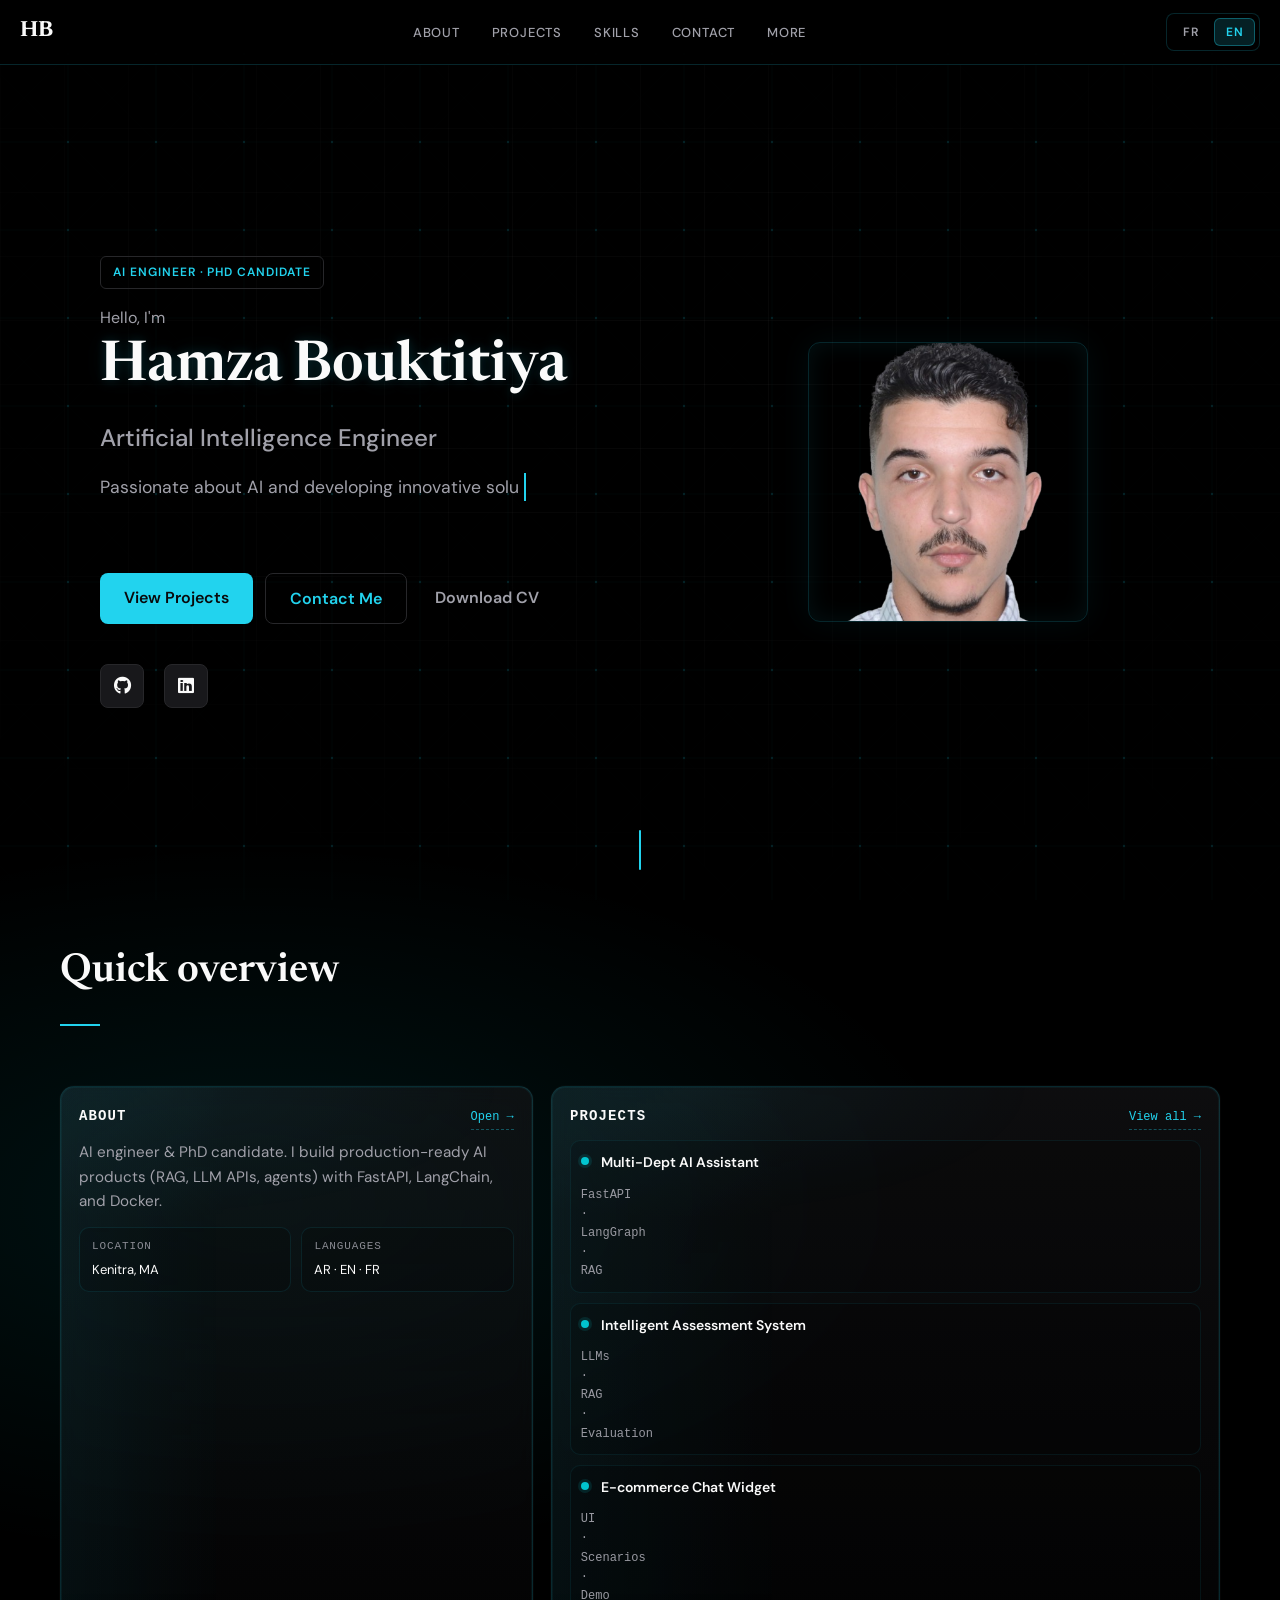
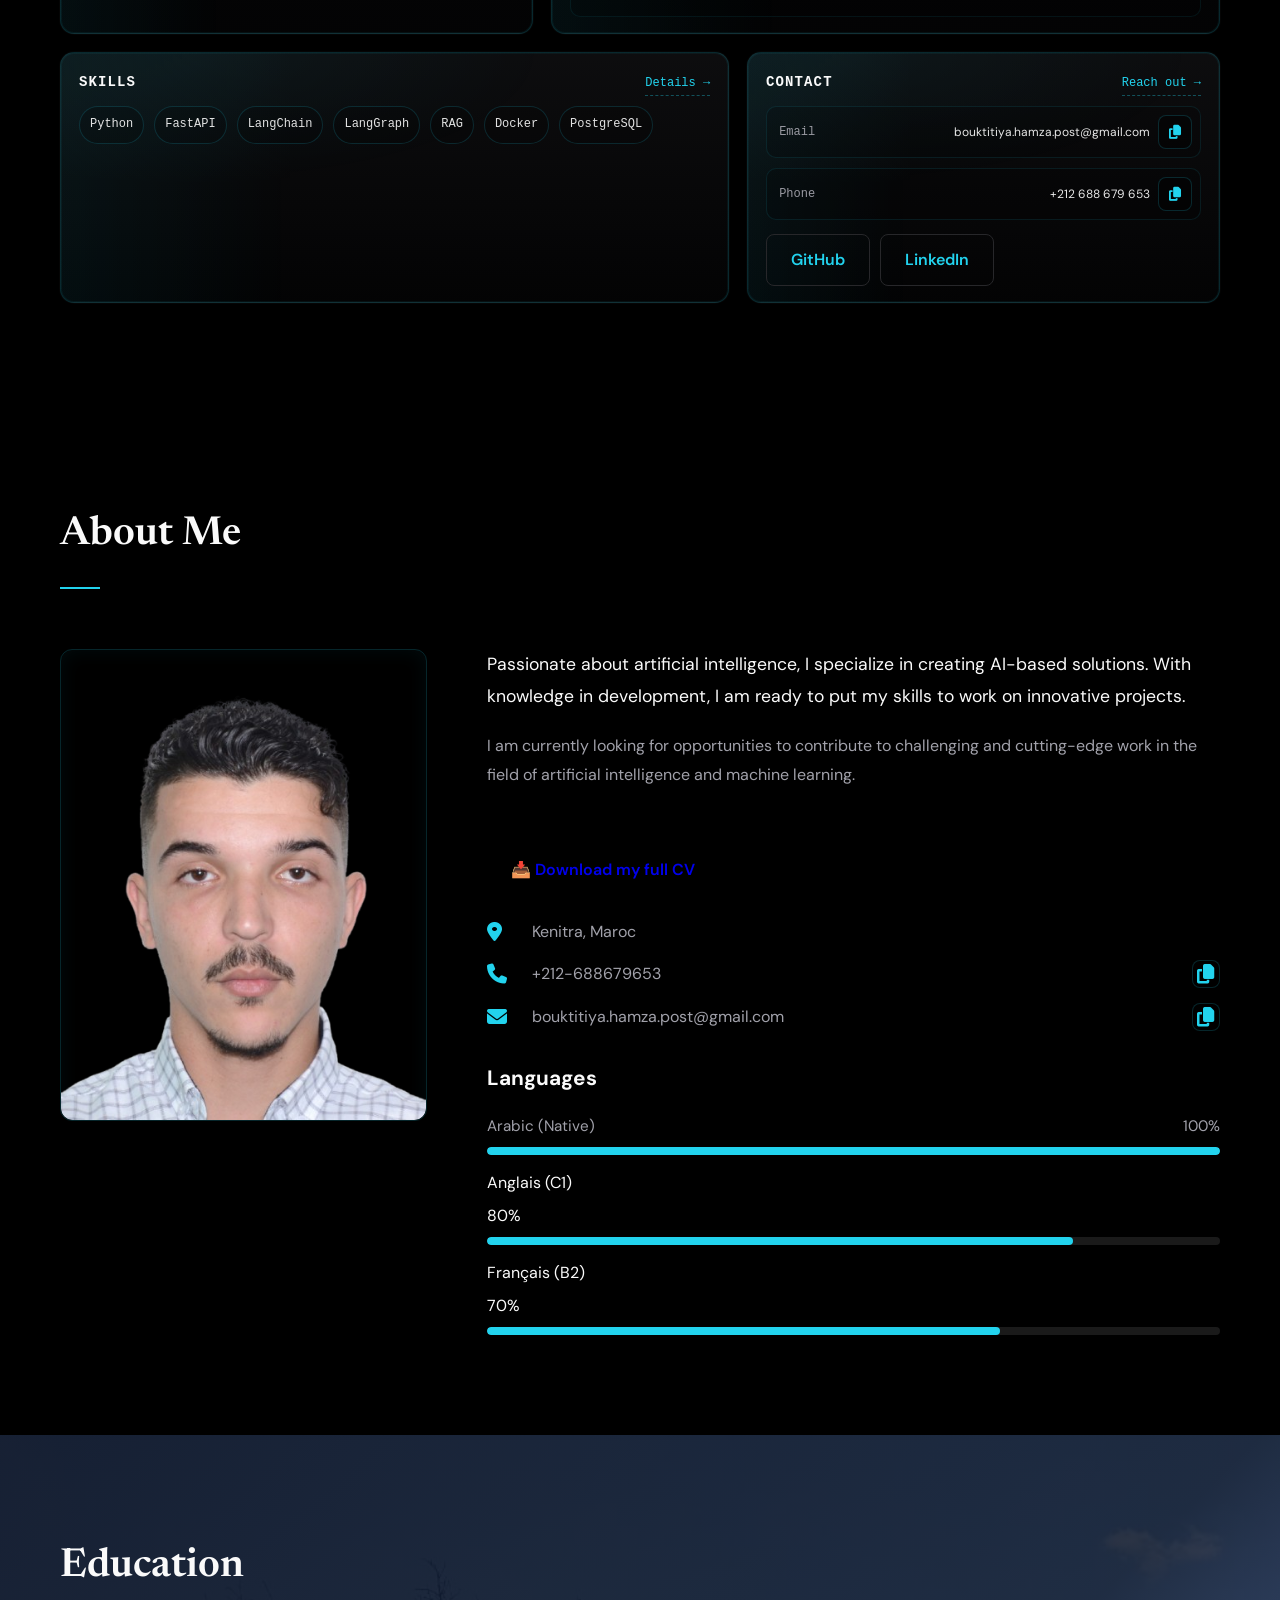
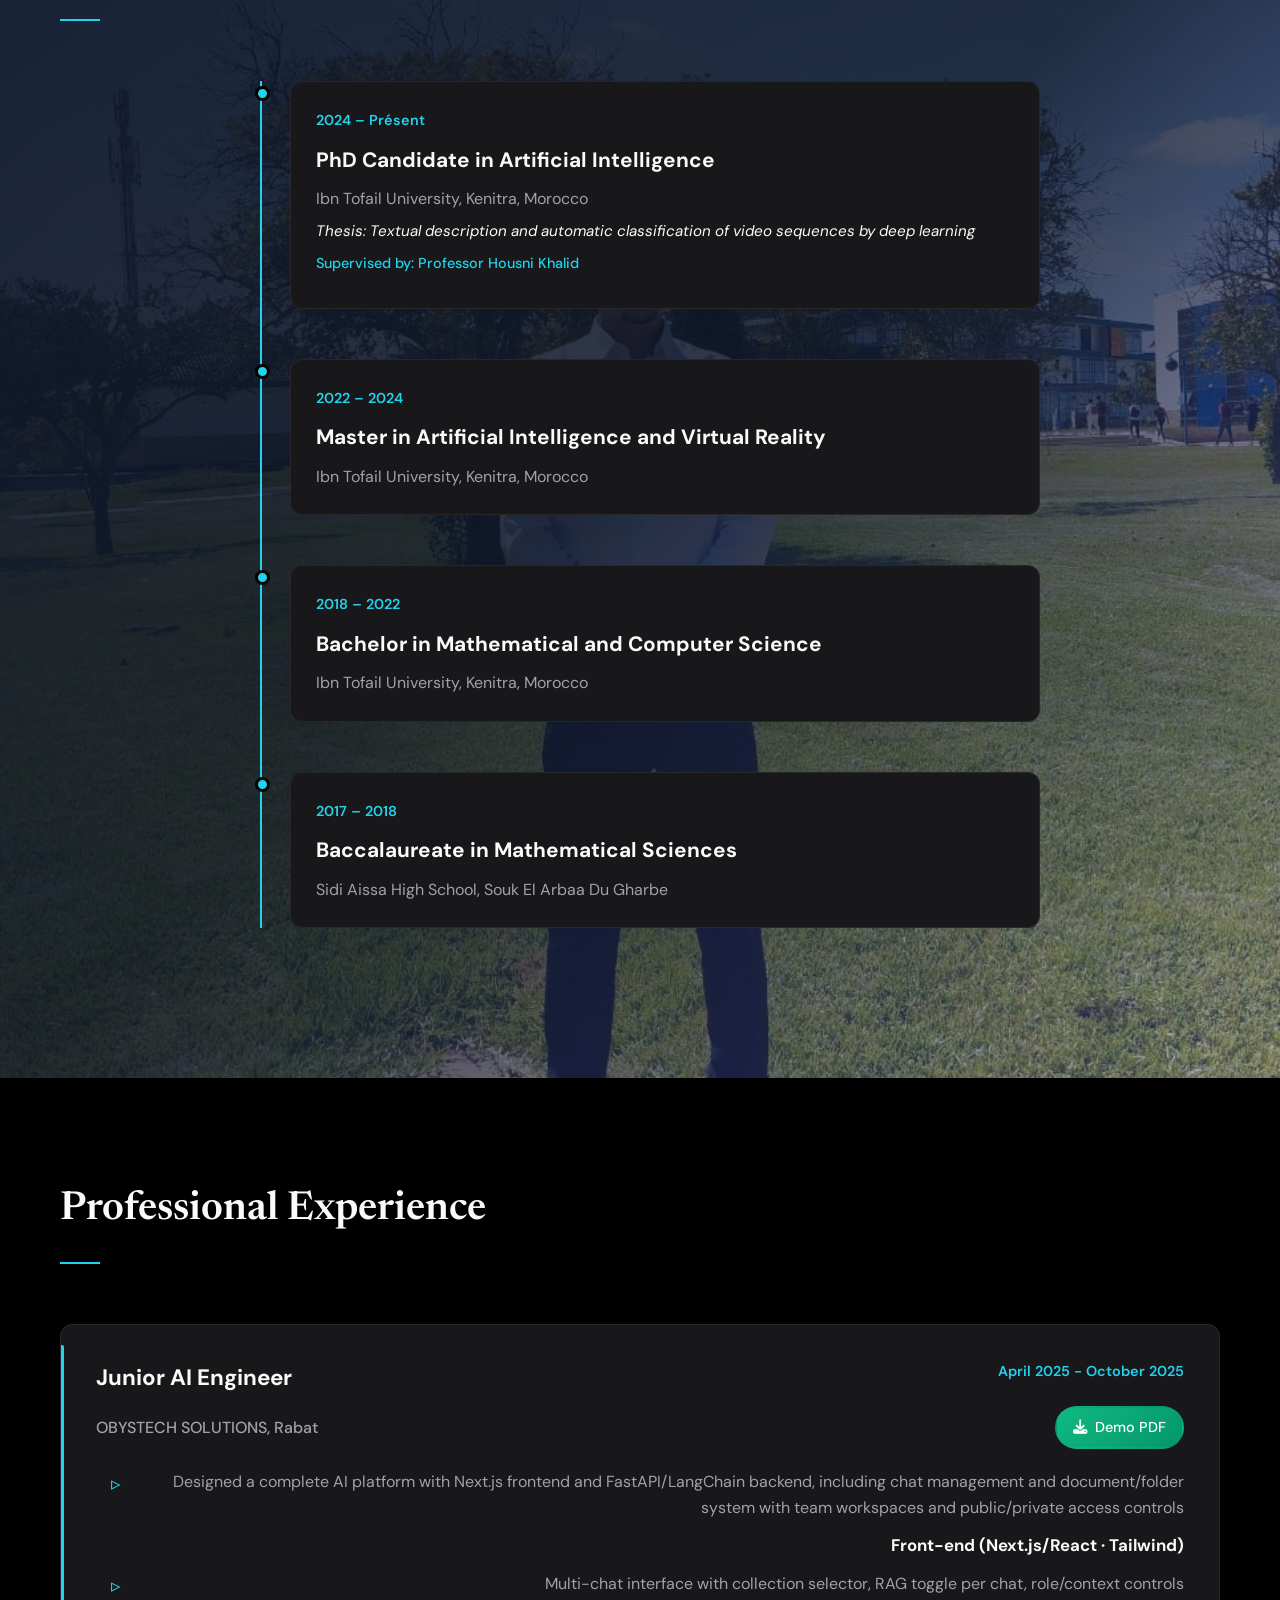
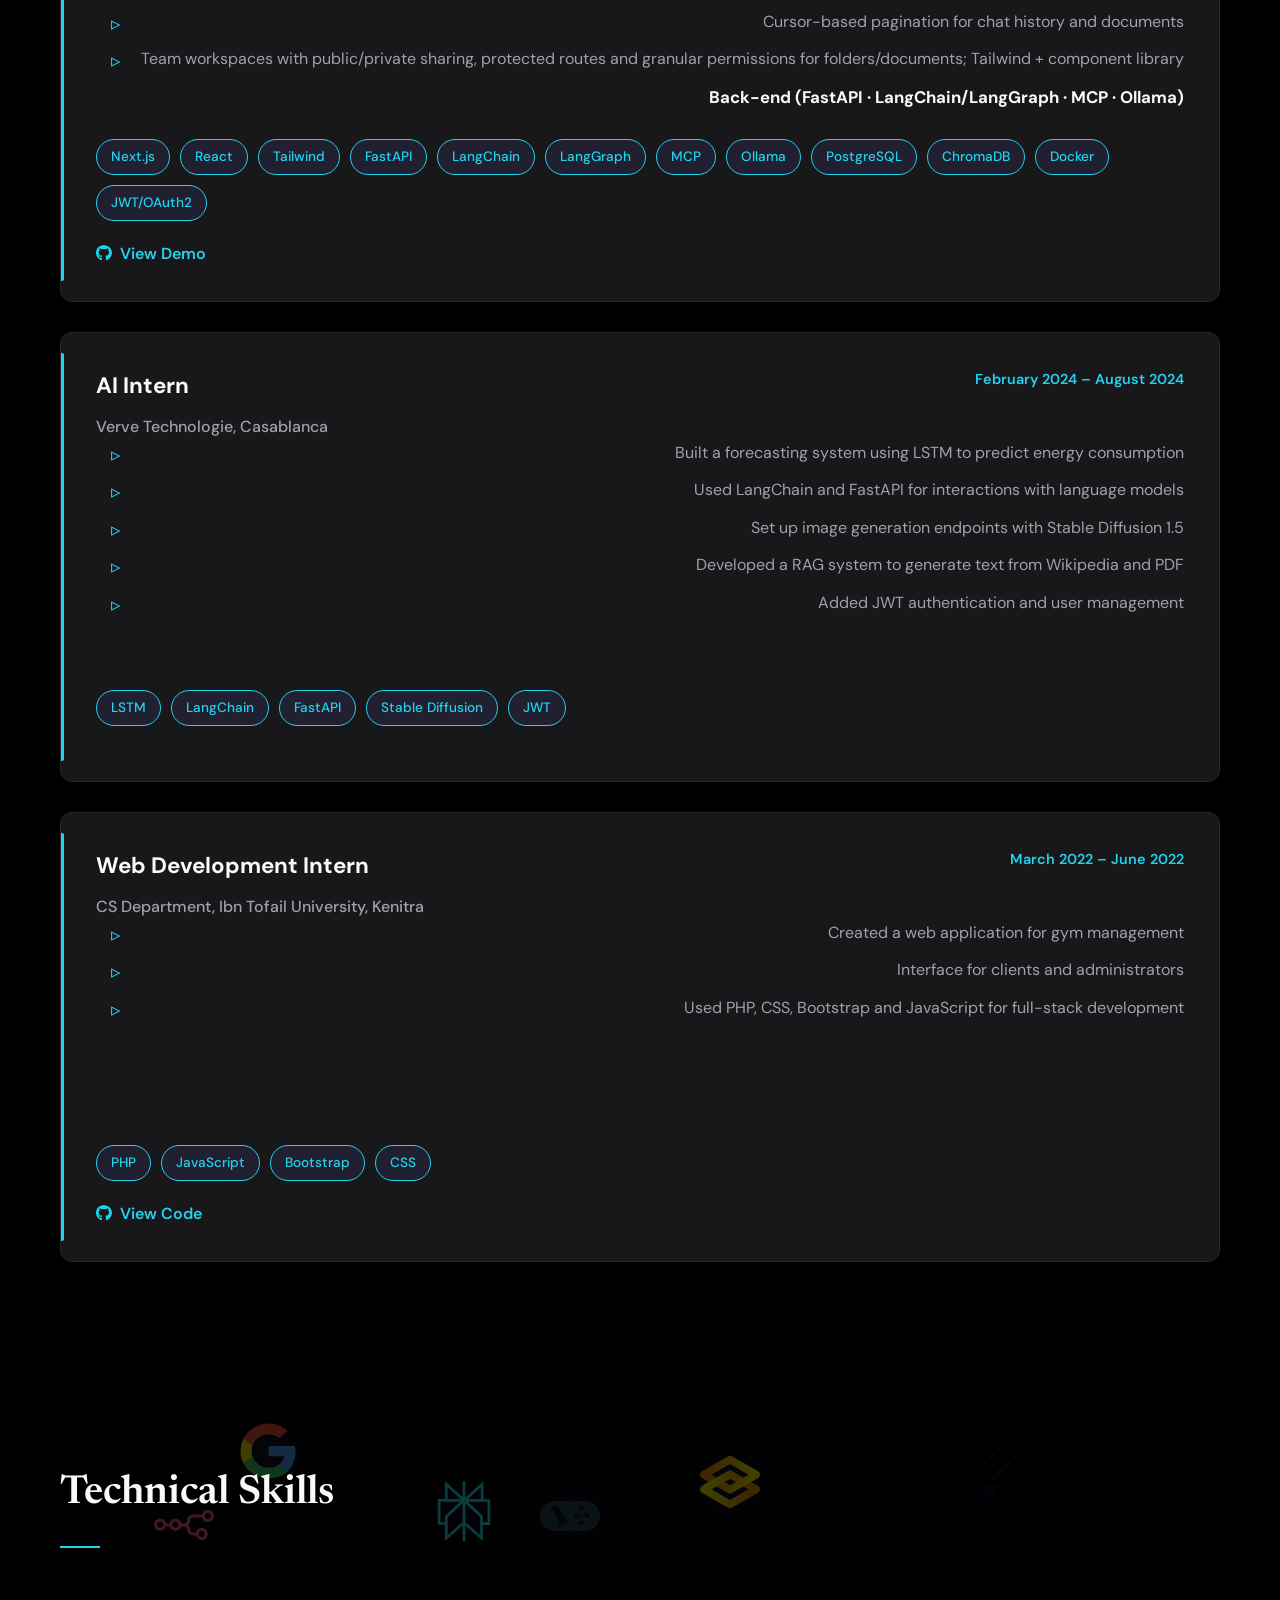
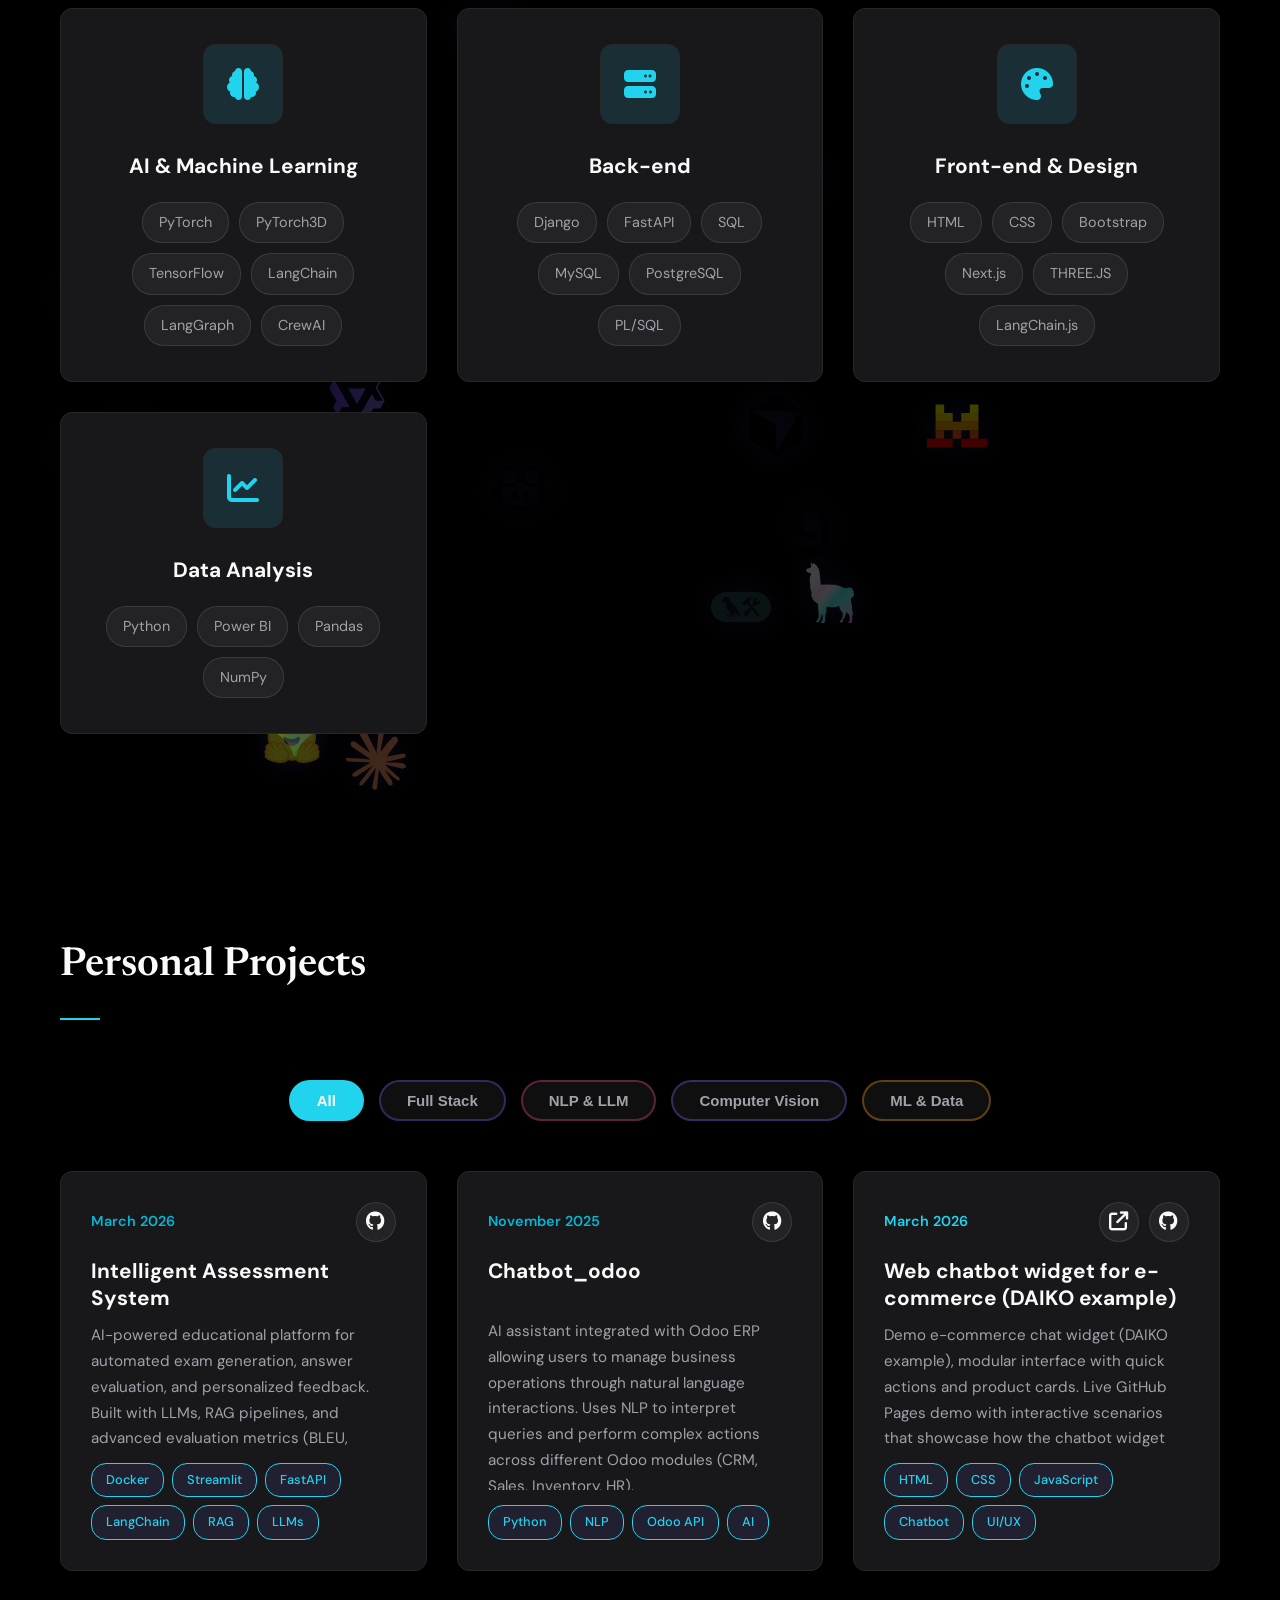
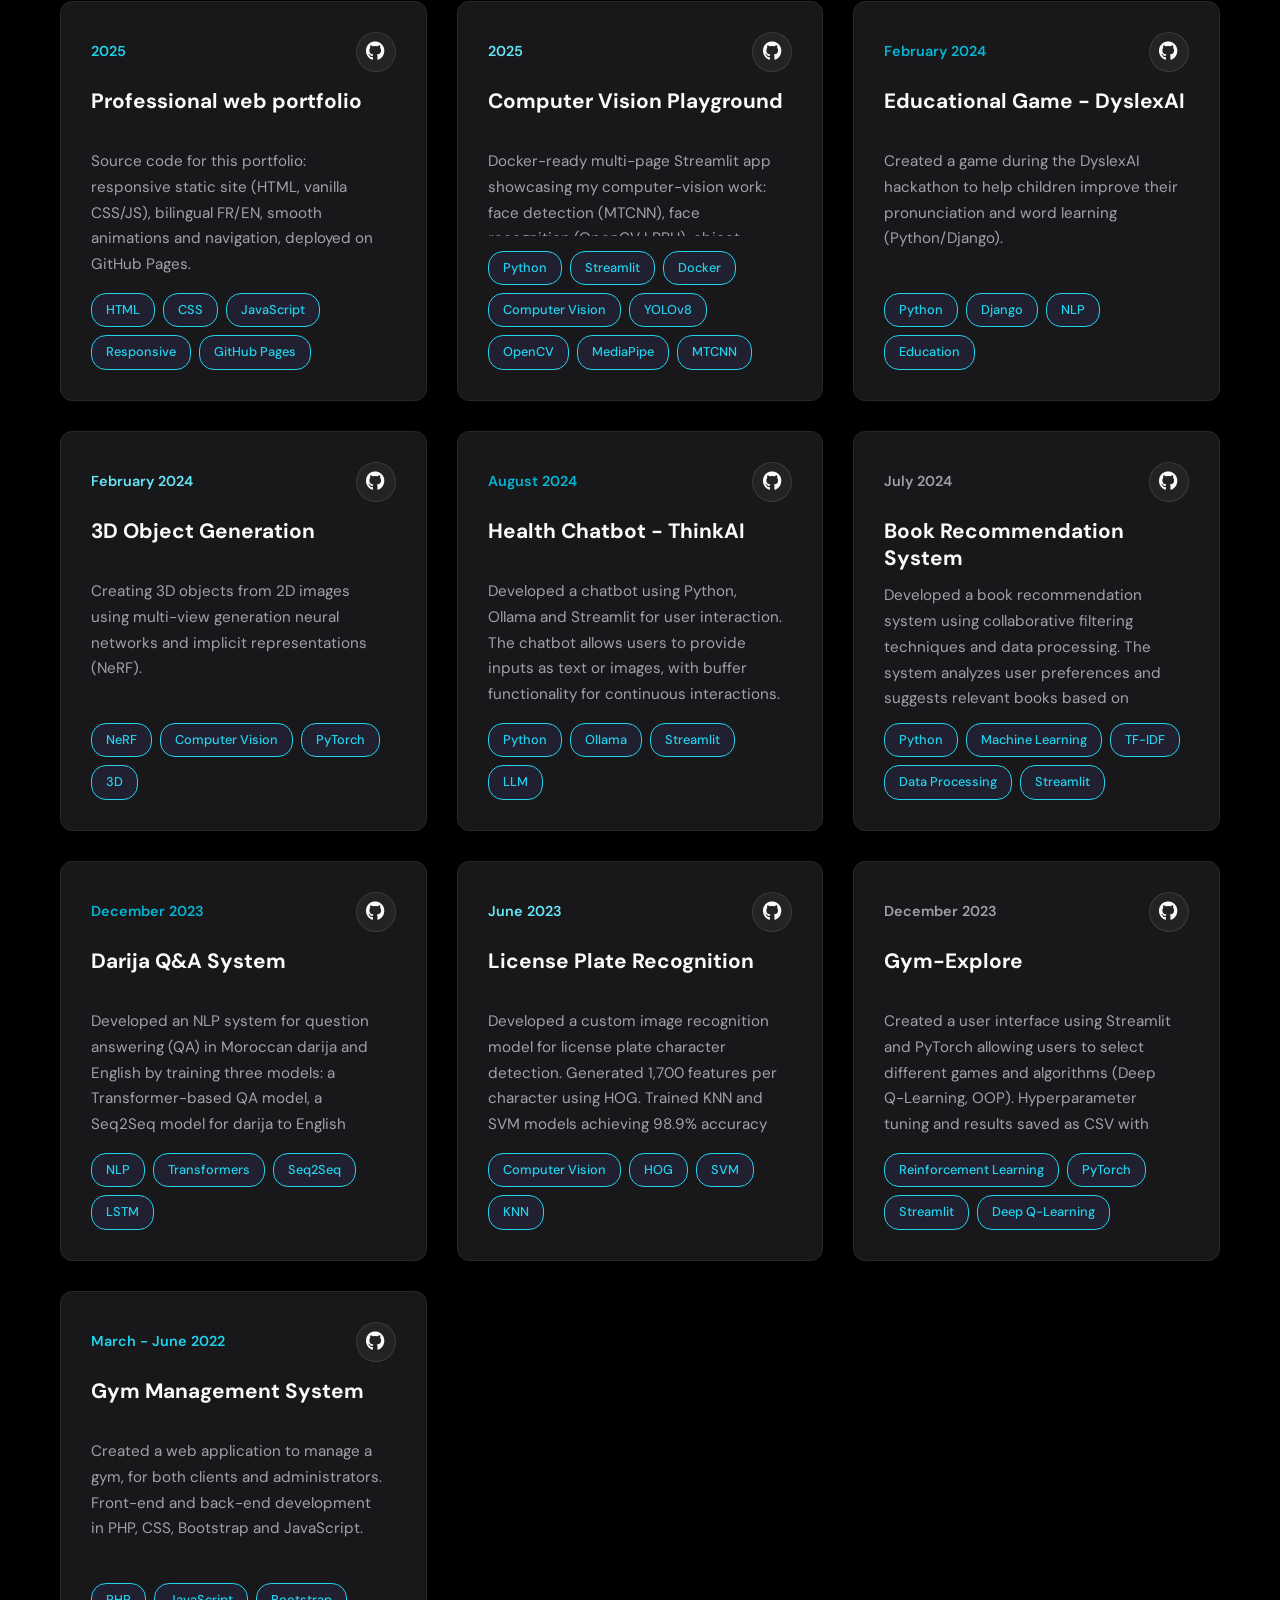
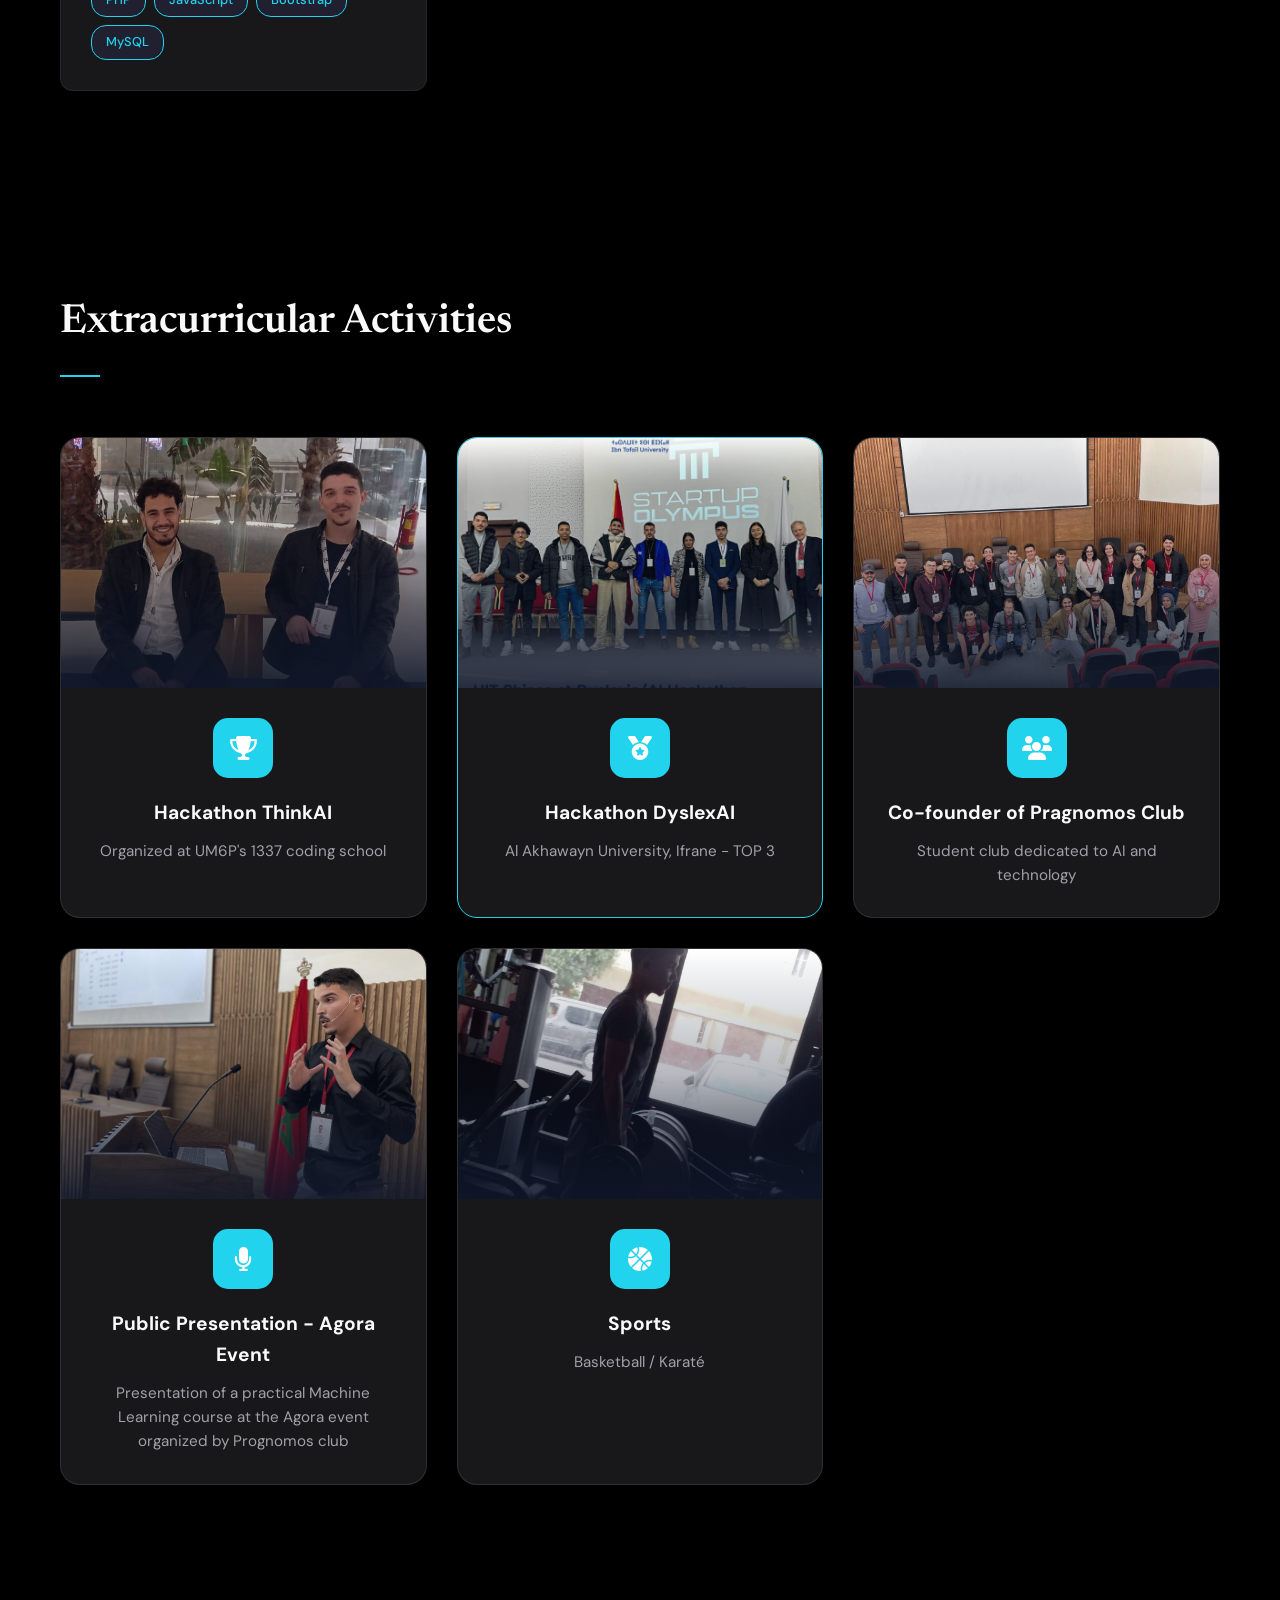
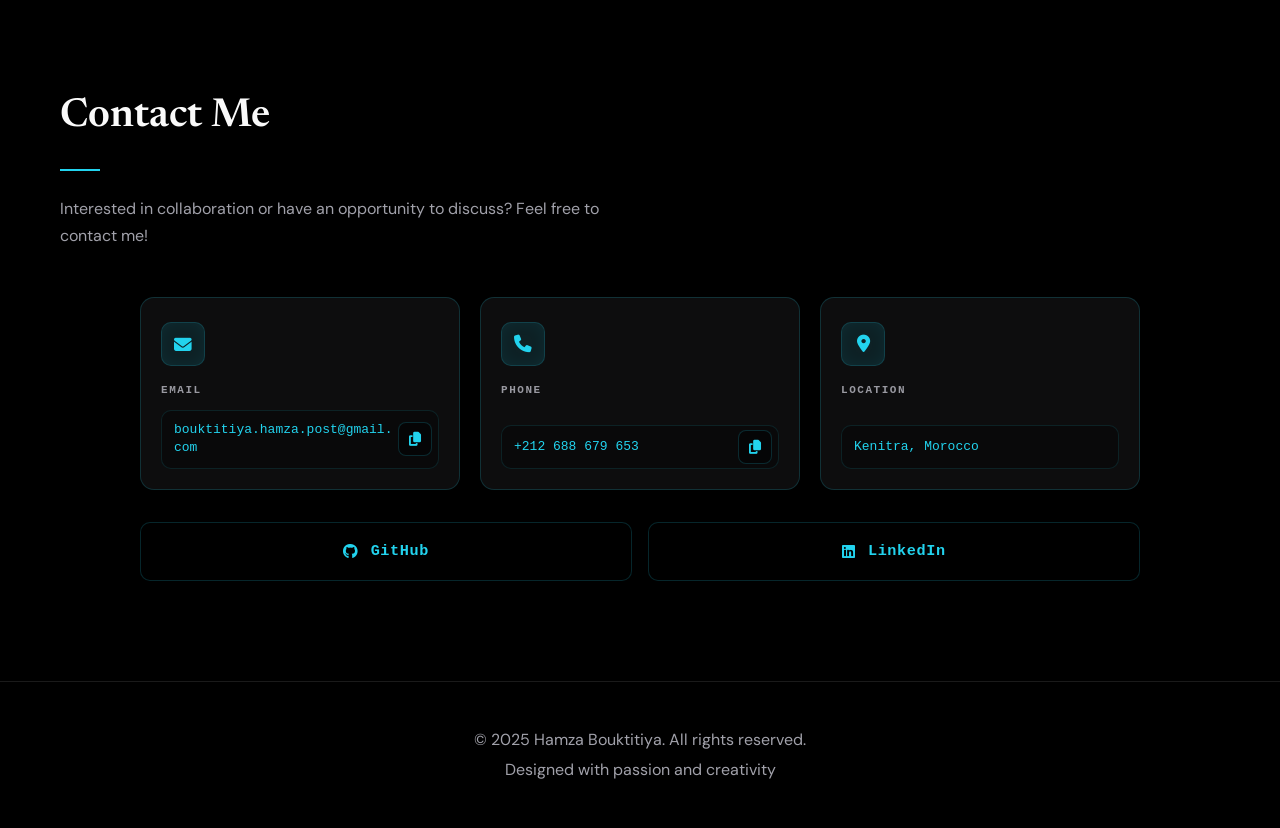
==== index-studio.html @ 9a109502 "before adding Personal Projects" ====
<!DOCTYPE html>
<html lang="en">
<head>
    <meta charset="UTF-8">
    <meta name="viewport" content="width=device-width, initial-scale=1.0">
    <meta name="description" content="Hamza Bouktitiya's Portfolio - Artificial Intelligence Engineer">
    <meta name="author" content="Hamza Bouktitiya">
    
    <!-- Open Graph / Facebook -->
    <meta property="og:type" content="website">
    <meta property="og:url" content="https://gothamza.github.io/">
    <meta property="og:title" content="Hamza Bouktitiya - Artificial Intelligence Engineer">
    <meta property="og:description" content="Passionate AI Engineer specializing in machine learning, deep learning, and full-stack development. PhD candidate in AI with expertise in NLP, computer vision, and innovative AI solutions.">
    <meta property="og:image" content="https://gothamza.github.io/portfolio/images/profile-photo-removebg.png">
    <meta property="og:image:width" content="1200">
    <meta property="og:image:height" content="630">
    <meta property="og:image:alt" content="Hamza Bouktitiya - AI Engineer Portfolio">
    <meta property="og:site_name" content="Hamza Bouktitiya Portfolio">
    <meta property="og:locale" content="en_US">
    
    <!-- Twitter / X -->
    <meta name="twitter:card" content="summary_large_image">
    <meta name="twitter:url" content="https://gothamza.github.io/">
    <meta name="twitter:title" content="Hamza Bouktitiya - Artificial Intelligence Engineer">
    <meta name="twitter:description" content="Passionate AI Engineer specializing in machine learning, deep learning, and full-stack development. PhD candidate in AI with expertise in NLP, computer vision, and innovative AI solutions.">
    <meta name="twitter:image" content="https://gothamza.github.io/portfolio/images/profile-photo-removebg.png">
    <meta name="twitter:image:alt" content="Hamza Bouktitiya - AI Engineer Portfolio">
    <meta name="twitter:creator" content="@gothamza">
    
    <title>Hamza Bouktitiya - Artificial Intelligence Engineer</title>
    <link rel="stylesheet" href="styles-studio.css">
    <link rel="stylesheet" href="https://cdnjs.cloudflare.com/ajax/libs/font-awesome/6.4.0/css/all.min.css">
    <link href="https://fonts.googleapis.com/css2?family=DM+Sans:wght@400;500;600;700&family=Newsreader:wght@400;600;700&display=swap" rel="stylesheet">
</head>
<body class="studio">
    <canvas id="hud-bg-canvas" aria-hidden="true"></canvas>

    <!-- Navigation -->
    <nav class="navbar" id="navbar">
        <div class="nav-container">
            <a href="#home" class="nav-logo">HB</a>
            <ul class="nav-menu" id="nav-menu">
                <li class="nav-item">
                    <a href="#about" class="nav-link" data-fr="À propos" data-en="About">About</a>
                </li>
                <li class="nav-item">
                    <a href="#projects" class="nav-link" data-fr="Projets" data-en="Projects">Projects</a>
                </li>
                <li class="nav-item">
                    <a href="#skills" class="nav-link" data-fr="Compétences" data-en="Skills">Skills</a>
                </li>
                <li class="nav-item">
                    <a href="#contact" class="nav-link">Contact</a>
                </li>
                <li class="nav-item nav-more-desktop">
                    <button type="button" class="nav-more-btn" id="nav-more-btn" aria-expanded="false" aria-haspopup="true" data-fr="Plus" data-en="More">More</button>
                    <ul class="nav-more-dropdown" id="nav-more-menu">
                        <li><a href="#education" class="nav-link" data-fr="Éducation" data-en="Education">Education</a></li>
                        <li><a href="#experience" class="nav-link" data-fr="Expériences" data-en="Experience">Experience</a></li>
                        <li><a href="#activities" class="nav-link" data-fr="Activités" data-en="Activities">Activities</a></li>
                    </ul>
                </li>
                <li class="nav-item nav-mobile-only">
                    <a href="#education" class="nav-link" data-fr="Éducation" data-en="Education">Education</a>
                </li>
                <li class="nav-item nav-mobile-only">
                    <a href="#experience" class="nav-link" data-fr="Expériences" data-en="Experience">Experience</a>
                </li>
                <li class="nav-item nav-mobile-only">
                    <a href="#activities" class="nav-link" data-fr="Activités" data-en="Activities">Activities</a>
                </li>
            </ul>
            <div class="nav-actions">
                <div class="language-selector">
                    <button class="lang-btn" data-lang="fr">FR</button>
                    <button class="lang-btn active" data-lang="en">EN</button>
                </div>
                <button type="button" class="hamburger" id="hamburger" aria-label="Menu" aria-expanded="false">
                    <span class="bar"></span>
                    <span class="bar"></span>
                    <span class="bar"></span>
                </button>
            </div>
        </div>
    </nav>

    <!-- Hero Section -->
    <section id="home" class="hero">
        <div class="hero-background"></div>
        <div class="hero-inner">
            <div class="hero-copy hero-content">
                <span class="hero-badge" data-fr="Ingénieur IA · Doctorant" data-en="AI Engineer · PhD Candidate">AI Engineer · PhD Candidate</span>
                <h1 class="hero-title animate-fade-in" id="hero-title">
                    <span class="hero-greeting" data-fr="Bonjour, je suis" data-en="Hello, I'm">Hello, I'm</span>
                    <span class="hero-name" id="hero-name" data-name="Hamza Bouktitiya">Hamza Bouktitiya</span>
                </h1>
                <p class="hero-subtitle animate-fade-in-delay" data-fr="Ingénieur en Intelligence Artificielle" data-en="Artificial Intelligence Engineer">
                    Ingénieur en Intelligence Artificielle
                </p>
                <p class="hero-description animate-fade-in-delay-2 rotating-text">
                    <span class="rotating-text-content"></span>
                </p>
                <div class="hero-buttons animate-fade-in-delay-3">
                    <a href="#projects" class="btn btn-primary" data-fr="Voir mes projets" data-en="View Projects">View Projects</a>
                    <a href="#contact" class="btn btn-secondary" data-fr="Me contacter" data-en="Contact Me">Contact Me</a>
                    <a href="PDFs/hamza_cv_en26.pdf" download class="btn btn-ghost cv-download-btn" data-fr="Télécharger CV" data-en="Download CV">Download CV</a>
                </div>
                <div class="social-links animate-fade-in-delay-4">
                    <a href="https://github.com/gothamza" target="_blank" class="social-link" aria-label="GitHub">
                        <i class="fab fa-github"></i>
                    </a>
                    <a href="https://www.linkedin.com/in/hamza-bouktitiya-604471253/" target="_blank" class="social-link" aria-label="LinkedIn">
                        <i class="fab fa-linkedin"></i>
                    </a>
                </div>
            </div>
            <div class="hero-photo-wrap" id="hero-photo-slot">
                <div class="photo-frame">
                    <img src="images/profile-photo-removebg.png" alt="Hamza Bouktitiya" class="profile-photo-hero" id="profile-photo-hero">
                </div>
            </div>
        </div>
        <div class="scroll-indicator">
            <span></span>
        </div>
    </section>

    <!-- Bento HUD Dashboard (Studio) -->
    <section id="dashboard" class="bento section">
        <div class="container">
            <h2 class="section-title" data-fr="Aperçu rapide" data-en="Quick overview">Quick overview</h2>

            <div class="bento-grid">
                <article class="hud-panel bento-panel bento-about">
                    <header class="hud-panel-header">
                        <h3 data-fr="À propos" data-en="About">About</h3>
                        <a class="hud-panel-link" href="#about" data-fr="Ouvrir →" data-en="Open →">Open →</a>
                    </header>
                    <p class="hud-panel-body" data-fr="Ingénieur IA & doctorant. Je construis des produits IA en production (RAG, LLM APIs, agents) avec FastAPI, LangChain et Docker." data-en="AI engineer & PhD candidate. I build production-ready AI products (RAG, LLM APIs, agents) with FastAPI, LangChain, and Docker.">
                        AI engineer & PhD candidate. I build production-ready AI products (RAG, LLM APIs, agents) with FastAPI, LangChain, and Docker.
                    </p>
                    <div class="hud-metrics">
                        <div class="hud-metric">
                            <span class="hud-metric-label" data-fr="Localisation" data-en="Location">Location</span>
                            <span class="hud-metric-value">Kenitra, MA</span>
                        </div>
                        <div class="hud-metric">
                            <span class="hud-metric-label" data-fr="Langues" data-en="Languages">Languages</span>
                            <span class="hud-metric-value">AR · EN · FR</span>
                        </div>
                    </div>
                </article>

                <article class="hud-panel bento-projects">
                    <header class="hud-panel-header">
                        <h3 data-fr="Projets" data-en="Projects">Projects</h3>
                        <a class="hud-panel-link" href="#projects" data-fr="Voir tous →" data-en="View all →">View all →</a>
                    </header>
                    <ul class="hud-list">
                        <li>
                            <span class="hud-dot"></span>
                            <span class="hud-item-title">Multi-Dept AI Assistant</span>
                            <span class="hud-item-meta">FastAPI · LangGraph · RAG</span>
                        </li>
                        <li>
                            <span class="hud-dot"></span>
                            <span class="hud-item-title">Intelligent Assessment System</span>
                            <span class="hud-item-meta">LLMs · RAG · Evaluation</span>
                        </li>
                        <li>
                            <span class="hud-dot"></span>
                            <span class="hud-item-title">E-commerce Chat Widget</span>
                            <span class="hud-item-meta">UI · Scenarios · Demo</span>
                        </li>
                    </ul>
                </article>

                <article class="hud-panel bento-skills">
                    <header class="hud-panel-header">
                        <h3 data-fr="Compétences" data-en="Skills">Skills</h3>
                        <a class="hud-panel-link" href="#skills" data-fr="Détails →" data-en="Details →">Details →</a>
                    </header>
                    <div class="hud-tags">
                        <span class="hud-tag">Python</span>
                        <span class="hud-tag">FastAPI</span>
                        <span class="hud-tag">LangChain</span>
                        <span class="hud-tag">LangGraph</span>
                        <span class="hud-tag">RAG</span>
                        <span class="hud-tag">Docker</span>
                        <span class="hud-tag">PostgreSQL</span>
                    </div>
                </article>

                <article class="hud-panel bento-contact">
                    <header class="hud-panel-header">
                        <h3 data-fr="Contact" data-en="Contact">Contact</h3>
                        <a class="hud-panel-link" href="#contact" data-fr="Contacter →" data-en="Reach out →">Reach out →</a>
                    </header>
                    <div class="hud-contact">
                        <div class="hud-contact-row">
                            <a class="hud-contact-link" href="mailto:bouktitiya.hamza.post@gmail.com">
                                <span class="hud-contact-label">Email</span>
                                <span class="hud-contact-value">bouktitiya.hamza.post@gmail.com</span>
                            </a>
                            <button type="button" class="copy-btn" data-copy="bouktitiya.hamza.post@gmail.com" data-fr-label="Copier l'email" data-en-label="Copy email" aria-label="Copy email" title="Copy">
                                <i class="fas fa-copy" aria-hidden="true"></i>
                            </button>
                        </div>
                        <div class="hud-contact-row">
                            <a class="hud-contact-link" href="tel:+212688679653">
                                <span class="hud-contact-label" data-fr="Téléphone" data-en="Phone">Phone</span>
                                <span class="hud-contact-value">+212 688 679 653</span>
                            </a>
                            <button type="button" class="copy-btn" data-copy="+212 688 679 653" data-fr-label="Copier le téléphone" data-en-label="Copy phone" aria-label="Copy phone" title="Copy">
                                <i class="fas fa-copy" aria-hidden="true"></i>
                            </button>
                        </div>
                        <div class="hud-contact-actions">
                            <a class="btn btn-secondary" href="https://github.com/gothamza" target="_blank" rel="noopener noreferrer">GitHub</a>
                            <a class="btn btn-secondary" href="https://www.linkedin.com/in/hamza-bouktitiya-604471253/" target="_blank" rel="noopener noreferrer">LinkedIn</a>
                        </div>
                    </div>
                </article>
            </div>
        </div>
    </section>

    <!-- About Section -->
    <section id="about" class="about section">
        <div class="container">
            <h2 class="section-title" data-fr="À propos de moi" data-en="About Me">À propos de moi</h2>
            <div class="about-content">
                <div class="about-image" id="about-photo-slot">
                    <div class="image-wrapper">
                        <img src="images/profile-photo-removebg.png" alt="Hamza Bouktitiya" class="profile-photo" id="profile-photo-about">
                        <div class="image-border"></div>
                    </div>
                </div>
                <div class="about-text">
                    <p class="about-intro" data-fr="Passionné par l'intelligence artificielle, je me spécialise dans la création de solutions basées sur l'IA. Avec quelques connaissances en développement, je suis prêt à mettre mes compétences au service de projets innovants." data-en="Passionate about artificial intelligence, I specialize in creating AI-based solutions. With knowledge in development, I am ready to put my skills to work on innovative projects.">
                        Passionné par l'intelligence artificielle, je me spécialise dans la création de solutions basées sur l'IA. Avec quelques connaissances en développement, je suis prêt à mettre mes compétences au service de projets innovants.
                    </p>
                    <p class="about-description" data-fr="Je suis actuellement à la recherche d'opportunités pour contribuer à des travaux stimulants et avant-gardistes dans le domaine de l'intelligence artificielle et du machine learning." data-en="I am currently looking for opportunities to contribute to challenging and cutting-edge work in the field of artificial intelligence and machine learning.">
                        Je suis actuellement à la recherche d'opportunités pour contribuer à des travaux stimulants et avant-gardistes dans le domaine de l'intelligence artificielle et du machine learning.
                    </p>
                    <a href="PDFs/hamza_cv_en26.pdf" download class="btn btn-download-about cv-download-btn" data-fr="📥 Télécharger mon CV complet" data-en="📥 Download my full CV">
                        📥 Download my full CV
                    </a>
                    <div class="about-info">
                        <div class="info-item">
                            <i class="fas fa-map-marker-alt"></i>
                            <span>Kenitra, Maroc</span>
                        </div>
                        <div class="info-item">
                            <i class="fas fa-phone"></i>
                            <span class="info-item-value">+212-688679653</span>
                            <button type="button" class="copy-btn copy-btn-sm" data-copy="+212688679653" data-fr-label="Copier le téléphone" data-en-label="Copy phone" aria-label="Copy phone">
                                <i class="fas fa-copy" aria-hidden="true"></i>
                            </button>
                        </div>
                        <div class="info-item">
                            <i class="fas fa-envelope"></i>
                            <span class="info-item-value">bouktitiya.hamza.post@gmail.com</span>
                            <button type="button" class="copy-btn copy-btn-sm" data-copy="bouktitiya.hamza.post@gmail.com" data-fr-label="Copier l'email" data-en-label="Copy email" aria-label="Copy email">
                                <i class="fas fa-copy" aria-hidden="true"></i>
                            </button>
                        </div>
                    </div>
                    <div class="about-languages">
                        <h3 data-fr="Langues" data-en="Languages">Langues</h3>
                        <div class="language-bars">
                            <div class="language-item">
                                <div class="language-header">
                                    <span data-fr="Arabe (Maternelle)" data-en="Arabic (Native)">Arabe (Maternelle)</span>
                                    <span>100%</span>
                                </div>
                                <div class="language-bar">
                                    <div class="language-progress" style="width: 100%"></div>
                                </div>
                            </div>
                            <div class="language-item">
                                <span>Anglais (C1)</span>
                                <span>80%</span>
                                <div class="language-bar">
                                    <div class="language-progress" style="width: 80%"></div>
                                </div>
                            </div>
                            <div class="language-item">
                                <span>Français (B2)</span>
                                <span>70%</span>
                                <div class="language-bar">
                                    <div class="language-progress" style="width: 70%"></div>
                        </div>
                    </div>
                </div>
            </div>
        </div>
    </section>

    <!-- Education Section -->
    <section id="education" class="education section">
        <div class="education-slideshow">
            <div class="education-slide active" style="background-image: url('images/master-image.jpeg')"></div>
            <div class="education-slide" style="background-image: url('images/master-image2.jpeg')"></div>
            <div class="education-slide" style="background-image: url('images/master-image3.jpeg')"></div>
            <div class="education-slide" style="background-image: url('images/master-image4.jpeg')"></div>
        </div>
        <div class="education-overlay"></div>
        <div class="container">
            <h2 class="section-title" data-fr="Éducation" data-en="Education">Éducation</h2>
            <div class="timeline">
                <div class="timeline-item">
                    <div class="timeline-dot"></div>
                    <div class="timeline-content">
                        <span class="timeline-date">2024 – Présent</span>
                        <h3 data-fr="Doctorant en Intelligence Artificielle" data-en="PhD Candidate in Artificial Intelligence">
                            Doctorant en Intelligence Artificielle
                        </h3>
                        <p data-fr="Université Ibn Tofail, Kenitra, Maroc" data-en="Ibn Tofail University, Kenitra, Morocco">
                            Université Ibn Tofail, Kenitra, Maroc
                        </p>
                        <p class="thesis-title" data-fr="Thèse : Description textuelle et classification automatique des séquences vidéos par apprentissage profond" data-en="Thesis: Textual description and automatic classification of video sequences by deep learning">
                            <strong>Thèse :</strong> Description textuelle et classification automatique des séquences vidéos par apprentissage profond
                        </p>
                        <p class="supervisor" data-fr="Encadré par : Professeur Housni Khalid" data-en="Supervised by: Professor Housni Khalid">
                            <strong>Encadré par :</strong> Professeur Housni Khalid
                        </p>
                    </div>
                </div>
                <div class="timeline-item">
                    <div class="timeline-dot"></div>
                    <div class="timeline-content">
                        <span class="timeline-date">2022 – 2024</span>
                        <h3 data-fr="Master en Intelligence Artificielle et Réalité Virtuelle" data-en="Master in Artificial Intelligence and Virtual Reality">
                            Master en Intelligence Artificielle et Réalité Virtuelle
                        </h3>
                        <p data-fr="Université Ibn Tofail, Kenitra, Maroc" data-en="Ibn Tofail University, Kenitra, Morocco">
                            Université Ibn Tofail, Kenitra, Maroc
                        </p>
                    </div>
                </div>
                <div class="timeline-item">
                    <div class="timeline-dot"></div>
                    <div class="timeline-content">
                        <span class="timeline-date">2018 – 2022</span>
                        <h3 data-fr="Licence en Sciences Mathématiques et Informatique" data-en="Bachelor in Mathematical and Computer Science">
                            Licence en Sciences Mathématiques et Informatique
                        </h3>
                        <p data-fr="Université Ibn Tofail, Kenitra, Maroc" data-en="Ibn Tofail University, Kenitra, Morocco">
                            Université Ibn Tofail, Kenitra, Maroc
                        </p>
                    </div>
                </div>
                <div class="timeline-item">
                    <div class="timeline-dot"></div>
                    <div class="timeline-content">
                        <span class="timeline-date">2017 – 2018</span>
                        <h3 data-fr="Baccalauréat en Sciences Mathématiques" data-en="Baccalaureate in Mathematical Sciences">
                            Baccalauréat en Sciences Mathématiques
                        </h3>
                        <p data-fr="Lycée Sidi Aissa, Souk El Arbaa Du Gharbe" data-en="Sidi Aissa High School, Souk El Arbaa Du Gharbe">
                            Lycée Sidi Aissa, Souk El Arbaa Du Gharbe
                        </p>
                    </div>
                </div>
            </div>
        </div>
    </section>

    <!-- Experience Section -->
    <section id="experience" class="experience section">
        <div class="container">
            <h2 class="section-title" data-fr="Expériences Professionnelles" data-en="Professional Experience">Expériences Professionnelles</h2>
            <div class="experience-grid">
                <!-- Experience 1 -->
                <div class="experience-card">
                    <div class="experience-header">
                        <h3 data-fr="Ingénieur Junior en IA" data-en="Junior AI Engineer">Ingénieur Junior en IA</h3>
                        <span class="experience-date" data-fr="Avril 2025 - Octobre 2025" data-en="April 2025 - October 2025">Avril 2025 - Octobre 2025</span>
                    </div>
                    <div class="experience-company-section">
                        <p class="experience-company">OBYSTECH SOLUTIONS, Rabat</p>
                        <a href="PDFs/MultiDept_AI_Assistant_Demo.pdf" download class="experience-demo-btn" title="Download MultiDept AI Assistant Demo">
                            <i class="fas fa-download"></i>
                            <span data-fr="Démo PDF" data-en="Demo PDF">Démo PDF</span>
                        </a>
                    </div>
                    <ul class="experience-details">
                        <li data-fr="Conception d'une plateforme d'IA complète avec un front-end Next.js et un back-end FastAPI/LangChain, incluant la gestion des chats et un système de documents/dossiers avec espaces de travail d'équipe et contrôles d'accès publics/privés" data-en="Designed a complete AI platform with Next.js frontend and FastAPI/LangChain backend, including chat management and document/folder system with team workspaces and public/private access controls">
                            Conception d'une plateforme d'IA complète avec un front-end Next.js et un back-end FastAPI/LangChain, incluant la gestion des chats et un système de documents/dossiers avec espaces de travail d'équipe et contrôles d'accès publics/privés
                        </li>
                        <li><strong>Front-end (Next.js/React · Tailwind)</strong></li>
                        <li data-fr="Interface multi-chat avec sélecteur de collection, bascule RAG par chat, contrôles de rôle/contexte" data-en="Multi-chat interface with collection selector, RAG toggle per chat, role/context controls">
                            Interface multi-chat avec sélecteur de collection, bascule RAG par chat, contrôles de rôle/contexte
                        </li>
                        <li data-fr="Pagination basée sur le curseur pour l'historique des chats et les documents" data-en="Cursor-based pagination for chat history and documents">
                            Pagination basée sur le curseur pour l'historique des chats et les documents
                        </li>
                        <li data-fr="Espaces de travail d'équipe avec partage public/privé, routes protégées et autorisations granulaires pour les dossiers/documents ; Tailwind + bibliothèque de composants" data-en="Team workspaces with public/private sharing, protected routes and granular permissions for folders/documents; Tailwind + component library">
                            Espaces de travail d'équipe avec partage public/privé, routes protégées et autorisations granulaires pour les dossiers/documents ; Tailwind + bibliothèque de composants
                        </li>
                        <li><strong>Back-end (FastAPI · LangChain/LangGraph · MCP · Ollama)</strong></li>
                        <li data-fr="Sécurisation des API LLM (chat, RAG, génération d'images) avec schémas typés, validation, JWT/OAuth2 et contrôle d'accès par rôles pour les utilisateurs/collections" data-en="Securing LLM APIs (chat, RAG, image generation) with typed schemas, validation, JWT/OAuth2 and role-based access control for users/collections">
                            Sécurisation des API LLM (chat, RAG, génération d'images) avec schémas typés, validation, JWT/OAuth2 et contrôle d'accès par rôles pour les utilisateurs/collections
                        </li>
                        <li data-fr="Pipeline RAG : ingestion (PDF/docs/txt/md), découpage, embeddings HF, recherche hybride/vectorielle avec ré-ordonnancement (MMR) ; mémoire par chat et contexte spécifique à la collection" data-en="RAG pipeline: ingestion (PDF/docs/txt/md), chunking, HF embeddings, hybrid/vector search with re-ranking (MMR); per-chat memory and collection-specific context">
                            Pipeline RAG : ingestion (PDF/docs/txt/md), découpage, embeddings HF, recherche hybride/vectorielle avec ré-ordonnancement (MMR) ; mémoire par chat et contexte spécifique à la collection
                        </li>
                        <li data-fr="Flux de travail LangGraph avec mémoire gérée par PostgreSQL ; intégration MCP pour invoquer en toute sécurité des outils externes dans les graphes d'agents" data-en="LangGraph workflows with PostgreSQL-managed memory; MCP integration to securely invoke external tools in agent graphs">
                            Flux de travail LangGraph avec mémoire gérée par PostgreSQL ; intégration MCP pour invoquer en toute sécurité des outils externes dans les graphes d'agents
                        </li>
                        <li data-fr="Services supplémentaires : liste des modèles, agent de références, et point de génération d'images Hugging Face" data-en="Additional services: model list, reference agent, and Hugging Face image generation endpoint">
                            Services supplémentaires : liste des modèles, agent de références, et point de génération d'images Hugging Face
                        </li>
                        <li><strong data-fr="Déploiement/DevOps" data-en="Deployment/DevOps">Déploiement/DevOps</strong></li>
                        <li data-fr="Stack multi-services Docker Compose : API FastAPI, application Next.js, service MCP, et deux bases de données — PostgreSQL + ChromaDB (vector store)" data-en="Multi-service Docker Compose stack: FastAPI API, Next.js application, MCP service, and two databases — PostgreSQL + ChromaDB (vector store)">
                            Stack multi-services Docker Compose : API FastAPI, application Next.js, service MCP, et deux bases de données — PostgreSQL + ChromaDB (vector store)
                        </li>
                        <li data-fr="Parité d'environnements (dev/prod), vérifications d'état (health checks) ; secrets via fichiers d'environnement" data-en="Environment parity (dev/prod), health checks; secrets via environment files">
                            Parité d'environnements (dev/prod), vérifications d'état (health checks) ; secrets via fichiers d'environnement
                        </li>
                        <li data-fr="Déploiement sur VPS avec proxy inverse/SSL, redémarrages sans interruption, logs et métriques centralisés" data-en="Deployment on VPS with reverse proxy/SSL, zero-downtime restarts, centralized logs and metrics">
                            Déploiement sur VPS avec proxy inverse/SSL, redémarrages sans interruption, logs et métriques centralisés
                        </li>
                    </ul>
                    <div class="experience-tech">
                        <span class="tech-tag">Next.js</span>
                        <span class="tech-tag">React</span>
                        <span class="tech-tag">Tailwind</span>
                        <span class="tech-tag">FastAPI</span>
                        <span class="tech-tag">LangChain</span>
                        <span class="tech-tag">LangGraph</span>
                        <span class="tech-tag">MCP</span>
                        <span class="tech-tag">Ollama</span>
                        <span class="tech-tag">PostgreSQL</span>
                        <span class="tech-tag">ChromaDB</span>
                        <span class="tech-tag">Docker</span>
                        <span class="tech-tag">JWT/OAuth2</span>
                    </div>
                    <a href="https://github.com/gothamza/multidept-ai-assistant" target="_blank" class="experience-link">
                        <i class="fab fa-github"></i> <span data-fr="Voir la démo" data-en="View Demo">Voir la démo</span>
                    </a>
                </div>

                <!-- Experience 2 -->
                <div class="experience-card">
                    <div class="experience-header">
                        <h3 data-fr="Stagiaire en IA" data-en="AI Intern">Stagiaire en IA</h3>
                        <span class="experience-date" data-fr="Février 2024 – Août 2024" data-en="February 2024 – August 2024">Février 2024 – Août 2024</span>
                    </div>
                    <p class="experience-company">Verve Technologie, Casablanca</p>
                    <ul class="experience-details">
                        <li data-fr="Construction d'un système de prévision utilisant LSTM pour prédire la consommation énergétique" data-en="Built a forecasting system using LSTM to predict energy consumption">
                            Construction d'un système de prévision utilisant LSTM pour prédire la consommation énergétique
                        </li>
                        <li data-fr="Utilisation de LangChain et FastAPI pour des interactions avec les modèles de langage" data-en="Used LangChain and FastAPI for interactions with language models">
                            Utilisation de LangChain et FastAPI pour des interactions avec les modèles de langage
                        </li>
                        <li data-fr="Mise en place d'endpoints de génération d'images avec Stable Diffusion 1.5" data-en="Set up image generation endpoints with Stable Diffusion 1.5">
                            Mise en place d'endpoints de génération d'images avec Stable Diffusion 1.5
                        </li>
                        <li data-fr="Développement d'un système RAG pour générer du texte à partir de Wikipédia et PDF" data-en="Developed a RAG system to generate text from Wikipedia and PDF">
                            Développement d'un système RAG pour générer du texte à partir de Wikipédia et PDF
                        </li>
                        <li data-fr="Ajout de l'authentification JWT et de la gestion des utilisateurs" data-en="Added JWT authentication and user management">
                            Ajout de l'authentification JWT et de la gestion des utilisateurs
                        </li>
                    </ul>
                    <div class="experience-tech">
                        <span class="tech-tag">LSTM</span>
                        <span class="tech-tag">LangChain</span>
                        <span class="tech-tag">FastAPI</span>
                        <span class="tech-tag">Stable Diffusion</span>
                        <span class="tech-tag">JWT</span>
                    </div>
                </div>

                <!-- Experience 3 -->
                <div class="experience-card">
                    <div class="experience-header">
                        <h3 data-fr="Stagiaire en Développement Web" data-en="Web Development Intern">Stagiaire en Développement Web</h3>
                        <span class="experience-date" data-fr="Mars 2022 – Juin 2022" data-en="March 2022 – June 2022">Mars 2022 – Juin 2022</span>
                    </div>
                    <p class="experience-company" data-fr="Département CS, Ibn Tofail University, Kenitra" data-en="CS Department, Ibn Tofail University, Kenitra">Département CS, Ibn Tofail University, Kenitra</p>
                    <ul class="experience-details">
                        <li data-fr="Création d'une application web pour la gestion d'une salle de sport" data-en="Created a web application for gym management">
                            Création d'une application web pour la gestion d'une salle de sport
                        </li>
                        <li data-fr="Interface pour les clients et les administrateurs" data-en="Interface for clients and administrators">
                            Interface pour les clients et les administrateurs
                        </li>
                        <li data-fr="Utilisation de PHP, CSS, Bootstrap et JavaScript pour le développement full-stack" data-en="Used PHP, CSS, Bootstrap and JavaScript for full-stack development">
                            Utilisation de PHP, CSS, Bootstrap et JavaScript pour le développement full-stack
                        </li>
                    </ul>
                    <div class="experience-tech">
                        <span class="tech-tag">PHP</span>
                        <span class="tech-tag">JavaScript</span>
                        <span class="tech-tag">Bootstrap</span>
                        <span class="tech-tag">CSS</span>
                    </div>
                    <a href="https://github.com/gothamza/gym_website_s6" target="_blank" class="experience-link">
                        <i class="fab fa-github"></i> <span data-fr="Voir le code" data-en="View Code">Voir le code</span>
                    </a>
                </div>
            </div>
        </div>
    </section>

    <!-- Skills Section -->
    <section id="skills" class="skills section">
        <!-- Floating SVG Background -->
        <div class="floating-icons-container">
            <div class="floating-icon" data-icon="anthropic">
                <img src="images/icones/anthropic.svg" alt="Anthropic" />
            </div>
            <div class="floating-icon" data-icon="aws">
                <img src="images/icones/aws-color.svg" alt="AWS" />
            </div>
            <div class="floating-icon" data-icon="claude">
                <img src="images/icones/claude-color.svg" alt="Claude" />
            </div>
            <div class="floating-icon" data-icon="colab">
                <img src="images/icones/colab-color.svg" alt="Colab" />
            </div>
            <div class="floating-icon" data-icon="cursor">
                <img src="images/icones/cursor.svg" alt="Cursor" />
            </div>
            <div class="floating-icon" data-icon="gemini">
                <img src="images/icones/gemini-color.svg" alt="Gemini" />
            </div>
            <div class="floating-icon" data-icon="github">
                <img src="images/icones/github.svg" alt="GitHub" />
            </div>
            <div class="floating-icon" data-icon="copilot">
                <img src="images/icones/githubcopilot.svg" alt="GitHub Copilot" />
            </div>
            <div class="floating-icon" data-icon="google">
                <img src="images/icones/google-color.svg" alt="Google" />
            </div>
            <div class="floating-icon" data-icon="gradio">
                <img src="images/icones/gradio-color.svg" alt="Gradio" />
            </div>
            <div class="floating-icon" data-icon="grok">
                <img src="images/icones/grok.svg" alt="Grok" />
            </div>
            <div class="floating-icon" data-icon="groq">
                <img src="images/icones/groq.svg" alt="Groq" />
            </div>
            <div class="floating-icon" data-icon="huggingface">
                <img src="images/icones/huggingface-color.svg" alt="Hugging Face" />
            </div>
            <div class="floating-icon" data-icon="ibm">
                <img src="images/icones/ibm.svg" alt="IBM" />
            </div>
            <div class="floating-icon" data-icon="langchain">
                <img src="images/icones/langchain-color.svg" alt="LangChain" />
            </div>
            <div class="floating-icon" data-icon="langgraph">
                <img src="images/icones/langgraph-color.svg" alt="LangGraph" />
            </div>
            <div class="floating-icon" data-icon="langsmith">
                <img src="images/icones/langsmith-color.svg" alt="LangSmith" />
            </div>
            <div class="floating-icon" data-icon="llamaindex">
                <img src="images/icones/llamaindex-color.svg" alt="LlamaIndex" />
            </div>
            <div class="floating-icon" data-icon="mcp">
                <img src="images/icones/mcp.svg" alt="MCP" />
            </div>
            <div class="floating-icon" data-icon="meta">
                <img src="images/icones/meta-color.svg" alt="Meta" />
            </div>
            <div class="floating-icon" data-icon="midjourney">
                <img src="images/icones/midjourney.svg" alt="Midjourney" />
            </div>
            <div class="floating-icon" data-icon="midjourney">
                <img src="images/icones/midjourney2.svg" alt="Midjourney" />
            </div>
            <div class="floating-icon" data-icon="n8n">
                <img src="images/icones/n8n-color.svg" alt="N8N" />
            </div>
            <div class="floating-icon" data-icon="ollama">
                <img src="images/icones/ollama.svg" alt="Ollama" />
            </div>
            <div class="floating-icon" data-icon="openai">
                <img src="images/icones/openai.svg" alt="OpenAI" />
            </div>
            <div class="floating-icon" data-icon="perplexity">
                <img src="images/icones/perplexity-color.svg" alt="Perplexity" />
            </div>
            <div class="floating-icon" data-icon="qwen">
                <img src="images/icones/qwen-color.svg" alt="Qwen" />
            </div>
            <div class="floating-icon" data-icon="stability">
                <img src="images/icones/stability-color.svg" alt="Stability AI" />
            </div>
            <div class="floating-icon" data-icon="mistral">
                <img src="images/icones/mistral-color.svg" alt="Mistral AI" />
            </div>
        </div>
        
        <div class="container">
            <h2 class="section-title" data-fr="Compétences Techniques" data-en="Technical Skills">Compétences Techniques</h2>
            <div class="skills-grid">
                <div class="skill-category">
                    <div class="category-icon">
                        <i class="fas fa-brain"></i>
                    </div>
                    <h3 data-fr="IA & Machine Learning" data-en="AI & Machine Learning">IA & Machine Learning</h3>
                    <div class="skill-tags">
                        <span class="skill-tag">PyTorch</span>
                        <span class="skill-tag">PyTorch3D</span>
                        <span class="skill-tag">TensorFlow</span>
                        <span class="skill-tag">LangChain</span>
                        <span class="skill-tag">LangGraph</span>
                        <span class="skill-tag">CrewAI</span>
                    </div>
                </div>

                <div class="skill-category">
                    <div class="category-icon">
                        <i class="fas fa-server"></i>
                    </div>
                    <h3>Back-end</h3>
                    <div class="skill-tags">
                        <span class="skill-tag">Django</span>
                        <span class="skill-tag">FastAPI</span>
                        <span class="skill-tag">SQL</span>
                        <span class="skill-tag">MySQL</span>
                        <span class="skill-tag">PostgreSQL</span>
                        <span class="skill-tag">PL/SQL</span>
                    </div>
                </div>

                <div class="skill-category">
                    <div class="category-icon">
                        <i class="fas fa-palette"></i>
                    </div>
                    <h3>Front-end & Design</h3>
                    <div class="skill-tags">
                        <span class="skill-tag">HTML</span>
                        <span class="skill-tag">CSS</span>
                        <span class="skill-tag">Bootstrap</span>
                        <span class="skill-tag">Next.js</span>
                        <span class="skill-tag">THREE.JS</span>
                        <span class="skill-tag">LangChain.js</span>
                    </div>
                </div>

                <div class="skill-category">
                    <div class="category-icon">
                        <i class="fas fa-chart-line"></i>
                    </div>
                    <h3 data-fr="Analyse de Données" data-en="Data Analysis">Analyse de Données</h3>
                    <div class="skill-tags">
                        <span class="skill-tag">Python</span>
                        <span class="skill-tag">Power BI</span>
                        <span class="skill-tag">Pandas</span>
                        <span class="skill-tag">NumPy</span>
                    </div>
                </div>
            </div>
        </div>
    </section>

    <!-- Projects Section -->
    <section id="projects" class="projects section">
        <div class="container">
            <h2 class="section-title" data-fr="Projets Personnels" data-en="Personal Projects">Projets Personnels</h2>
            
            <!-- Project Filter Buttons -->
            <div class="project-filters">
                <button class="filter-btn active" data-filter="all" data-fr="Tous" data-en="All">Tous</button>
                <button class="filter-btn fullstack-btn" data-filter="fullstack" data-fr="Full Stack" data-en="Full Stack">Full Stack</button>
                <button class="filter-btn nlp-btn" data-filter="nlp" data-fr="NLP & LLM" data-en="NLP & LLM">NLP & LLM</button>
                <button class="filter-btn cv-btn" data-filter="cv" data-fr="Vision par ordinateur" data-en="Computer Vision">Computer Vision</button>
                <button class="filter-btn mldata-btn" data-filter="mldata" data-fr="ML & Data" data-en="ML & Data">ML & Data</button>
            </div>

            <div class="projects-grid">
                
                <!-- Project 1.1: Intelligent Assessment System -->
                <div class="project-card" data-category="nlp">
                    <div class="project-header">
                        <span class="project-year" data-fr="Mars 2026" data-en="March 2026">Mars 2026</span>
                        <a href="https://github.com/gothamza/Intelligent-Assessment-System" target="_blank" class="github-link">
                            <i class="fab fa-github"></i>
                        </a>
                    </div>
                    <h3 
                    data-fr="Système Intelligent d'Évaluation" 
                    data-en="Intelligent Assessment System">
                        Intelligent Assessment System
                    </h3>
                    <div class="project-description">
                        <p 
                        data-fr="Plateforme éducative basée sur l'IA permettant la génération automatique d'examens, l'évaluation des réponses et la génération de feedback personnalisé. Le système utilise des LLMs, RAG et des métriques avancées (BLEU, ROUGE, BERTScore) pour améliorer l'apprentissage des étudiants."
                        
                        data-en="AI-powered educational platform for automated exam generation, answer evaluation, and personalized feedback. Built with LLMs, RAG pipelines, and advanced evaluation metrics (BLEU, ROUGE, BERTScore) to enhance student learning and performance tracking.">
                        
                        AI-powered educational platform for automated exam generation, answer evaluation, and personalized feedback. Built with LLMs, RAG pipelines, and advanced evaluation metrics (BLEU, ROUGE, BERTScore) to enhance student learning and performance tracking.
                        </p>
                    </div>
                    <div class="project-tags">
                        <span class="tag">Docker</span>
                        <span class="tag">Streamlit</span>
                        <span class="tag">FastAPI</span>
                        <span class="tag">LangChain</span>
                        <span class="tag">RAG</span>
                        <span class="tag">LLMs</span>
                    </div>
                </div>

                <!-- Project 1: Chatbot_odoo -->
                <div class="project-card" data-category="nlp">
                    <div class="project-header">
                        <span class="project-year" data-fr="Novembre 2025" data-en="November 2025">Novembre 2025</span>
                        <a href="https://github.com/gothamza/Chatbot_odoo" target="_blank" class="github-link">
                            <i class="fab fa-github"></i>
                        </a>
                    </div>
                    <h3 data-fr="Chatbot_odoo" data-en="Chatbot_odoo">Chatbot_odoo</h3>
                    <div class="project-description">
                        <p data-fr="Assistant IA intégré à Odoo ERP permettant aux utilisateurs de gérer leurs opérations business via des interactions en langage naturel. Utilise le NLP pour interpréter les requêtes et effectuer des actions complexes dans différents modules Odoo (CRM, Ventes, Inventaire, RH)." data-en="AI assistant integrated with Odoo ERP allowing users to manage business operations through natural language interactions. Uses NLP to interpret queries and perform complex actions across different Odoo modules (CRM, Sales, Inventory, HR).">
                            Assistant IA intégré à Odoo ERP permettant aux utilisateurs de gérer leurs opérations business via des interactions en langage naturel. Utilise le NLP pour interpréter les requêtes et effectuer des actions complexes dans différents modules Odoo (CRM, Ventes, Inventaire, RH).
                        </p>
                    </div>
                    <div class="project-tags">
                        <span class="tag">Python</span>
                        <span class="tag">NLP</span>
                        <span class="tag">Odoo API</span>
                        <span class="tag">AI</span>
                    </div>
                </div>

                <!-- Project 9: DAIKO Électroménager Chatbot -->
                <div class="project-card" data-category="fullstack">
                    <div class="project-header">
                        <span class="project-year" data-fr="Mars 2026" data-en="March 2026">March 2026</span>
                        <div class="project-links">
                            <a href="https://gothamza.github.io/ecommerce-chat-widget/" target="_blank" rel="noopener noreferrer" class="demo-link" title="Live demo — interactive scenarios" aria-label="Live demo — interactive chatbot scenarios">
                                <i class="fas fa-arrow-up-right-from-square" aria-hidden="true"></i>
                            </a>
                            <a href="https://github.com/gothamza/ecommerce-chat-widget" target="_blank" rel="noopener noreferrer" class="github-link">
                                <i class="fab fa-github"></i>
                            </a>
                        </div>
                    </div>
                    <h3 data-fr="Widget chatbot e-commerce (DAIKO exemple)" data-en="Web chatbot widget for e-commerce (DAIKO example)">Web chatbot widget for e-commerce</h3>
                    <div class="project-description">
                        <p data-fr="Démo de widget de chat e-commerce (exemple DAIKO), interface modulaire avec actions rapides et cartes produit. Démo en ligne sur GitHub Pages avec plusieurs scénarios interactifs pour illustrer le fonctionnement du widget."
                           data-en="Demo e-commerce chat widget (DAIKO example), modular interface with quick actions and product cards. Live GitHub Pages demo with interactive scenarios that showcase how the chatbot widget behaves.">
                            Démo de widget de chat e-commerce (exemple DAIKO), interface modulaire avec actions rapides et cartes produit. Démo en ligne sur GitHub Pages avec plusieurs scénarios interactifs pour illustrer le fonctionnement du widget.
                        </p>
                    </div>
                    <div class="project-tags">
                        <span class="tag">HTML</span>
                        <span class="tag">CSS</span>
                        <span class="tag">JavaScript</span>
                        <span class="tag">Chatbot</span>
                        <span class="tag">UI/UX</span>
                    </div>
                </div>

                <!-- Project: Portfolio website (this site) -->
                <div class="project-card" data-category="fullstack">
                    <div class="project-header">
                        <span class="project-year" data-fr="2025" data-en="2025">2025</span>
                        <a href="https://github.com/gothamza/portfolio" target="_blank" class="github-link">
                            <i class="fab fa-github"></i>
                        </a>
                    </div>
                    <h3 data-fr="Portfolio web professionnel" data-en="Professional web portfolio">Professional web portfolio</h3>
                    <div class="project-description">
                        <p data-fr="Code source de ce portfolio : site statique responsive (HTML, CSS, JavaScript vanilla), bilingue FR/EN, animations et navigation fluide, déployé sur GitHub Pages."
                           data-en="Source code for this portfolio: responsive static site (HTML, vanilla CSS/JS), bilingual FR/EN, smooth animations and navigation, deployed on GitHub Pages.">
                            Source code for this portfolio: responsive static site (HTML, vanilla CSS/JS), bilingual FR/EN, smooth animations and navigation, deployed on GitHub Pages.
                        </p>
                    </div>
                    <div class="project-tags">
                        <span class="tag">HTML</span>
                        <span class="tag">CSS</span>
                        <span class="tag">JavaScript</span>
                        <span class="tag">Responsive</span>
                        <span class="tag">GitHub Pages</span>
                    </div>
                </div>

                <!-- Project: Computer Vision Playground (Streamlit + Docker) -->
                <div class="project-card" data-category="cv">
                    <div class="project-header">
                        <span class="project-year" data-fr="2025" data-en="2025">2025</span>
                        <a href="https://github.com/gothamza/omputer-Vision-Playground-Streamlit-Docker-" target="_blank" class="github-link">
                            <i class="fab fa-github"></i>
                        </a>
                    </div>
                    <h3 data-fr="Computer Vision Playground" data-en="Computer Vision Playground ">Computer Vision Playground (Streamlit + Docker)</h3>
                    <div class="project-description">
                        <p data-fr="Application Streamlit multi-pages (Docker-ready) qui regroupe mes projets de vision par ordinateur : détection de visages (MTCNN), reconnaissance faciale (OpenCV LBPH), détection d’objets (YOLOv8) et estimation de pose (MediaPipe Pose), avec upload d’images et visualisation des résultats."
                           data-en="Docker-ready multi-page Streamlit app showcasing my computer-vision work: face detection (MTCNN), face recognition (OpenCV LBPH), object detection (YOLOv8), and pose estimation (MediaPipe Pose), with image uploads and visualized results.">
                            Docker-ready multi-page Streamlit app showcasing my computer-vision work: face detection (MTCNN), face recognition (OpenCV LBPH), object detection (YOLOv8), and pose estimation (MediaPipe Pose), with image uploads and visualized results.
                        </p>
                    </div>
                    <div class="project-tags">
                        <span class="tag">Python</span>
                        <span class="tag">Streamlit</span>
                        <span class="tag">Docker</span>
                        <span class="tag">Computer Vision</span>
                        <span class="tag">YOLOv8</span>
                        <span class="tag">OpenCV</span>
                        <span class="tag">MediaPipe</span>
                        <span class="tag">MTCNN</span>
                    </div>
                </div>

                <!-- Project 2: Jeu Éducatif DyslexAI -->
                <div class="project-card" data-category="nlp">
                    <div class="project-header">
                        <span class="project-year" data-fr="Février 2024" data-en="February 2024">Février 2024</span>
                        <a href="https://github.com/HAMZAuit/dexlyxia-hackathon" target="_blank" class="github-link">
                            <i class="fab fa-github"></i>
                        </a>
                    </div>
                    <h3 data-fr="Jeu Éducatif - DyslexAI" data-en="Educational Game - DyslexAI">Jeu Éducatif - DyslexAI</h3>
                    <div class="project-description">
                        <p data-fr="Création d'un jeu lors du hackathon DyslexAI pour aider les enfants à améliorer leur prononciation et l'apprentissage des mots (Python/Django)." data-en="Created a game during the DyslexAI hackathon to help children improve their pronunciation and word learning (Python/Django).">
                            Création d'un jeu lors du hackathon DyslexAI pour aider les enfants à améliorer leur prononciation et l'apprentissage des mots (Python/Django).
                        </p>
                    </div>
                    <div class="project-tags">
                        <span class="tag">Python</span>
                        <span class="tag">Django</span>
                        <span class="tag">NLP</span>
                        <span class="tag">Education</span>
                    </div>
                </div>

                <!-- Project 2: Génération d'objets 3D -->
                <div class="project-card" data-category="cv">
                    <div class="project-header">
                        <span class="project-year" data-fr="Février 2024" data-en="February 2024">Février 2024</span>
                        <a href="https://github.com/gothamza/2Dto3D" target="_blank" class="github-link">
                            <i class="fab fa-github"></i>
                        </a>
                    </div>
                    <h3 data-fr="Génération d'Objets 3D" data-en="3D Object Generation">Génération d'Objets 3D</h3>
                    <div class="project-description">
                        <p data-fr="Création d'un objet 3D à partir d'une image 2D à l'aide de réseaux neuronaux de génération de vues multiples et de représentations implicites (NeRF)." data-en="Creating 3D objects from 2D images using multi-view generation neural networks and implicit representations (NeRF).">
                            Création d'un objet 3D à partir d'une image 2D à l'aide de réseaux neuronaux de génération de vues multiples et de représentations implicites (NeRF).
                        </p>
                    </div>
                    <div class="project-tags">
                        <span class="tag">NeRF</span>
                        <span class="tag">Computer Vision</span>
                        <span class="tag">PyTorch</span>
                        <span class="tag">3D</span>
                    </div>
                </div>

                <!-- Project 3: Chatbot de Santé -->
                <div class="project-card" data-category="nlp">
                    <div class="project-header">
                        <span class="project-year" data-fr="Août 2024" data-en="August 2024">Août 2024</span>
                        <a href="https://github.com/gothamza/Pixel-VisionV2" target="_blank" class="github-link">
                            <i class="fab fa-github"></i>
                        </a>
                    </div>
                    <h3 data-fr="Chatbot de Santé - ThinkAI" data-en="Health Chatbot - ThinkAI">Chatbot de Santé - ThinkAI</h3>
                    <div class="project-description">
                        <p data-fr="Développement d'un chatbot utilisant Python, Ollama et Streamlit pour l'interaction utilisateur. Le chatbot permet aux utilisateurs de fournir des données sous forme de texte ou d'images, avec une fonctionnalité de tampon pour des interactions continues." data-en="Developed a chatbot using Python, Ollama and Streamlit for user interaction. The chatbot allows users to provide inputs as text or images, with buffer functionality for continuous interactions.">
                            Développement d'un chatbot utilisant Python, Ollama et Streamlit pour l'interaction utilisateur. Le chatbot permet aux utilisateurs de fournir des données sous forme de texte ou d'images, avec une fonctionnalité de tampon pour des interactions continues.
                        </p>
                    </div>
                    <div class="project-tags">
                        <span class="tag">Python</span>
                        <span class="tag">Ollama</span>
                        <span class="tag">Streamlit</span>
                        <span class="tag">LLM</span>
                    </div>
                </div>

                <!-- Project 4: Book Recommendation System -->
                <div class="project-card" data-category="mldata">
                    <div class="project-header">
                        <span class="project-year" data-fr="Juillet 2024" data-en="July 2024">Juillet 2024</span>
                        <a href="https://github.com/gothamza/book-recommendation-system" target="_blank" class="github-link">
                            <i class="fab fa-github"></i>
                        </a>
                    </div>
                    <h3 data-fr="Système de Recommandation de Livres" data-en="Book Recommendation System">Système de Recommandation de Livres</h3>
                    <div class="project-description">
                        <p data-fr="Développement d'un système de recommandation de livres utilisant des techniques de filtrage collaboratif et de traitement des données. Le système analyse les préférences des utilisateurs et suggère des livres pertinents basés sur des algorithmes de machine learning." data-en="Developed a book recommendation system using collaborative filtering techniques and data processing. The system analyzes user preferences and suggests relevant books based on machine learning algorithms.">
                            Développement d'un système de recommandation de livres utilisant des techniques de filtrage collaboratif et de traitement des données. Le système analyse les préférences des utilisateurs et suggère des livres pertinents basés sur des algorithmes de machine learning.
                        </p>
                    </div>
                    <div class="project-tags">
                        <span class="tag">Python</span>
                        <span class="tag">Machine Learning</span>
                        <span class="tag">TF-IDF</span>
                        <span class="tag">Data Processing</span>
                        <span class="tag">Streamlit</span>

                    </div>
                </div>

                <!-- Project 5: Système QA en Darija -->
                <div class="project-card" data-category="nlp">
                    <div class="project-header">
                        <span class="project-year" data-fr="Décembre 2023" data-en="December 2023">Décembre 2023</span>
                        <a href="https://github.com/gothamza/darija_english1" target="_blank" class="github-link">
                            <i class="fab fa-github"></i>
                        </a>
                    </div>
                    <h3 data-fr="Système de Questions-Réponses en Darija" data-en="Darija Q&A System">Système de Questions-Réponses en Darija</h3>
                    <div class="project-description">
                        <p data-fr="Développement d'un système NLP permettant la réponse aux questions (QA) en darija marocaine et en anglais par l'entraînement de trois modèles : un modèle QA basé sur Transformers, un modèle Seq2Seq pour la traduction darija vers anglais, et un modèle LSTM pour la traduction anglais vers darija." data-en="Developed an NLP system for question answering (QA) in Moroccan darija and English by training three models: a Transformer-based QA model, a Seq2Seq model for darija to English translation, and an LSTM model for English to darija translation.">
                            Développement d'un système NLP permettant la réponse aux questions (QA) en darija marocaine et en anglais par l'entraînement de trois modèles : un modèle QA basé sur Transformers, un modèle Seq2Seq pour la traduction darija vers anglais, et un modèle LSTM pour la traduction anglais vers darija.
                        </p>
                    </div>
                    <div class="project-tags">
                        <span class="tag">NLP</span>
                        <span class="tag">Transformers</span>
                        <span class="tag">Seq2Seq</span>
                        <span class="tag">LSTM</span>
                    </div>
                </div>

                <!-- Project 6: Reconnaissance des Plaques -->
                <div class="project-card" data-category="cv">
                    <div class="project-header">
                        <span class="project-year" data-fr="Juin 2023" data-en="June 2023">Juin 2023</span>
                        <a href="https://github.com/gothamza/UK_PLATES_DETECTION" target="_blank" class="github-link">
                            <i class="fab fa-github"></i>
                        </a>
                    </div>
                    <h3 data-fr="Reconnaissance des Plaques d'Immatriculation" data-en="License Plate Recognition">Reconnaissance des Plaques d'Immatriculation</h3>
                    <div class="project-description">
                        <p data-fr="Développement d'un modèle de reconnaissance d'images personnalisé pour détecter les caractères des plaques minéralogiques. Génération de 1 700 caractéristiques par caractère avec HOG. Entraînement des modèles KNN et SVM avec une précision de 98,9% sur les données de test." data-en="Developed a custom image recognition model for license plate character detection. Generated 1,700 features per character using HOG. Trained KNN and SVM models achieving 98.9% accuracy on test data.">
                            Développement d'un modèle de reconnaissance d'images personnalisé pour détecter les caractères des plaques minéralogiques. Génération de 1 700 caractéristiques par caractère avec HOG. Entraînement des modèles KNN et SVM avec une précision de 98,9% sur les données de test.
                        </p>
                    </div>
                    <div class="project-tags">
                        <span class="tag">Computer Vision</span>
                        <span class="tag">HOG</span>
                        <span class="tag">SVM</span>
                        <span class="tag">KNN</span>
                    </div>
                </div>

                <!-- Project 7: Gym-Explore -->
                <div class="project-card" data-category="mldata">
                    <div class="project-header">
                        <span class="project-year" data-fr="Décembre 2023" data-en="December 2023">Décembre 2023</span>
                        <a href="https://github.com/gothamza/gym-explore" target="_blank" class="github-link">
                            <i class="fab fa-github"></i>
                        </a>
                    </div>
                    <h3>Gym-Explore</h3>
                    <div class="project-description">
                        <p data-fr="Création d'une interface utilisateur utilisant Streamlit et PyTorch pour permettre aux utilisateurs de sélectionner différents jeux et algorithmes (Deep Q-Learning, OOP). Ajustement des hyperparamètres et sauvegarde des résultats au format CSV avec graphiques montrant le taux d'apprentissage." data-en="Created a user interface using Streamlit and PyTorch allowing users to select different games and algorithms (Deep Q-Learning, OOP). Hyperparameter tuning and results saved as CSV with graphs showing learning rate.">
                            Création d'une interface utilisateur utilisant Streamlit et PyTorch pour permettre aux utilisateurs de sélectionner différents jeux et algorithmes (Deep Q-Learning, OOP). Ajustement des hyperparamètres et sauvegarde des résultats au format CSV avec graphiques montrant le taux d'apprentissage.
                        </p>
                    </div>
                    <div class="project-tags">
                        <span class="tag">Reinforcement Learning</span>
                        <span class="tag">PyTorch</span>
                        <span class="tag">Streamlit</span>
                        <span class="tag">Deep Q-Learning</span>
                    </div>
                </div>

                <!-- Project 8: Gestion Salle de Sport -->
                <div class="project-card" data-category="fullstack">
                    <div class="project-header">
                        <span class="project-year" data-fr="Mars - Juin 2022" data-en="March - June 2022">Mars - Juin 2022</span>
                        <a href="https://github.com/gothamza/gym_website_s6" target="_blank" class="github-link">
                            <i class="fab fa-github"></i>
                        </a>
                    </div>
                    <h3 data-fr="Gestion de Salle de Sport" data-en="Gym Management System">Gestion de Salle de Sport</h3>
                    <div class="project-description">
                        <p data-fr="Création d'une application web pour gérer une salle de sport, à la fois pour les clients et les administrateurs. Développement front-end et back-end en PHP, CSS, Bootstrap et JavaScript." data-en="Created a web application to manage a gym, for both clients and administrators. Front-end and back-end development in PHP, CSS, Bootstrap and JavaScript.">
                            Création d'une application web pour gérer une salle de sport, à la fois pour les clients et les administrateurs. Développement front-end et back-end en PHP, CSS, Bootstrap et JavaScript.
                        </p>
                    </div>
                    <div class="project-tags">
                        <span class="tag">PHP</span>
                        <span class="tag">JavaScript</span>
                        <span class="tag">Bootstrap</span>
                        <span class="tag">MySQL</span>
                    </div>
                </div>

                </div>
            </div>
        </div>
    </section>

    <!-- Activities Section -->
    <section id="activities" class="activities section">
        <div class="container">
            <h2 class="section-title" data-fr="Activités Parascolaires" data-en="Extracurricular Activities">Activités Parascolaires</h2>
            <div class="activities-grid">
                <!-- Hackathon ThinkAI -->
                <div class="activity-card" data-event="thinkai">
                    <div class="activity-image-container">
                        <img src="images/Hackathon ThinkAI.jpg" class="activity-image active" alt="Hackathon ThinkAI">
                        <img src="images/Hackathon ThinkAI2.jpeg" class="activity-image" alt="Hackathon ThinkAI 2">
                        <div class="activity-image-overlay"></div>
                    </div>
                    <div class="activity-content">
                        <div class="activity-icon">
                            <i class="fas fa-trophy"></i>
                        </div>
                        <h3>Hackathon ThinkAI</h3>
                        <p data-fr="Organisé à l'école de codage 1337 de l'UM6P" data-en="Organized at UM6P's 1337 coding school">
                            Organisé à l'école de codage 1337 de l'UM6P
                        </p>
                    </div>
                </div>

                <!-- Hackathon DyslexAI -->
                <div class="activity-card highlight" data-event="dyslexai">
                    <div class="activity-image-container">
                        <img src="images/Hackathon DyslexAI.jpeg" class="activity-image active" alt="Hackathon DyslexAI">
                        <img src="images/Hackathon DyslexAI2.jpeg" class="activity-image" alt="Hackathon DyslexAI 2">
                        <div class="activity-image-overlay"></div>
                    </div>
                    <div class="activity-content">
                        <div class="activity-icon">
                            <i class="fas fa-medal"></i>
                        </div>
                        <h3>Hackathon DyslexAI</h3>
                        <p data-fr="Université Al Akhawayn, Ifrane - TOP 3" data-en="Al Akhawayn University, Ifrane - TOP 3">
                            Université Al Akhawayn, Ifrane - TOP 3
                        </p>
                    </div>
                </div>

                <!-- Club Pragnomos -->
                <div class="activity-card" data-event="club">
                    <div class="activity-image-container">
                        <img src="images/clube1.jpeg" class="activity-image active" alt="Club Pragnomos">
                        <img src="images/clube2.JPG" class="activity-image" alt="Club Pragnomos 2">
                        <img src="images/IMG_4480.JPG" class="activity-image" alt="Club Pragnomos 4">
                        <div class="activity-image-overlay"></div>
                    </div>
                    <div class="activity-content">
                        <div class="activity-icon">
                            <i class="fas fa-users"></i>
                        </div>
                        <h3 data-fr="Co-fondateur du club Pragnomos" data-en="Co-founder of Pragnomos Club">Co-fondateur du club Pragnomos</h3>
                        <p data-fr="Club étudiant dédié à l'IA et à la technologie" data-en="Student club dedicated to AI and technology">
                            Club étudiant dédié à l'IA et à la technologie
                        </p>
                    </div>
                </div>

                <!-- Agora Presentation -->
                <div class="activity-card" data-event="agora">
                    <div class="activity-image-container">
                        <img src="images/clube presnetation.jpeg" class="activity-image active" alt="Agora Presentation">
                        <img src="images/clube presnetation3.JPG" class="activity-image" alt="Agora Presentation 2">
                        <img src="images/clube presnetation4.JPG" class="activity-image" alt="Agora Presentation 3">
                        <img src="images/clube presnetation5.JPG" class="activity-image" alt="Agora Presentation 4">
                        <div class="activity-image-overlay"></div>
                    </div>
                    <div class="activity-content">
                        <div class="activity-icon">
                            <i class="fas fa-microphone"></i>
                        </div>
                        <h3 data-fr="Présentation publique - Événement Agora" data-en="Public Presentation - Agora Event">Présentation publique - Événement Agora</h3>
                        <p data-fr="Présentation d'un cours pratique de Machine Learning lors de l'événement Agora organisé par le club Prognomos" data-en="Presentation of a practical Machine Learning course at the Agora event organized by Prognomos club">
                            Présentation d'un cours pratique de Machine Learning lors de l'événement Agora organisé par le club Prognomos
                        </p>
                    </div>
                </div>

                <!-- Sports -->
                <div class="activity-card" data-event="sports">
                    <div class="activity-image-container">
                        <img src="images/SPORTS3.jpg" class="activity-image active" alt="Sports">
                        <div class="activity-image-overlay"></div>
                    </div>
                    <div class="activity-content">
                        <div class="activity-icon">
                            <i class="fas fa-basketball-ball"></i>
                        </div>
                        <h3>Sports</h3>
                        <p>Basketball / Karaté</p>
                    </div>
                </div>
            </div>
        </div>
    </section>

    <!-- Contact Section -->
    <section id="contact" class="contact section">
        <div class="container">
            <h2 class="section-title" data-fr="Contactez-moi" data-en="Contact Me">Contactez-moi</h2>
            <p class="contact-subtitle" data-fr="Intéressé par une collaboration ou avez-vous une opportunité à discuter ? N'hésitez pas à me contacter !" data-en="Interested in collaboration or have an opportunity to discuss? Feel free to contact me!">
                Intéressé par une collaboration ou avez-vous une opportunité à discuter ? N'hésitez pas à me contacter !
            </p>
            
            <div class="contact-content">
                <div class="contact-info">
                    <div class="contact-card">
                        <div class="contact-icon">
                            <i class="fas fa-envelope"></i>
                        </div>
                        <h3 class="contact-card-label">Email</h3>
                        <div class="contact-detail">
                            <a class="contact-detail-value" href="mailto:bouktitiya.hamza.post@gmail.com" title="bouktitiya.hamza.post@gmail.com">bouktitiya.hamza.post@gmail.com</a>
                            <button type="button" class="copy-btn contact-detail-copy" data-copy="bouktitiya.hamza.post@gmail.com" data-fr-label="Copier l'email" data-en-label="Copy email" aria-label="Copy email">
                                <i class="fas fa-copy" aria-hidden="true"></i>
                            </button>
                        </div>
                    </div>

                    <div class="contact-card">
                        <div class="contact-icon">
                            <i class="fas fa-phone"></i>
                        </div>
                        <h3 class="contact-card-label" data-fr="Téléphone" data-en="Phone">Téléphone</h3>
                        <div class="contact-detail">
                            <a class="contact-detail-value" href="tel:+212688679653">+212 688 679 653</a>
                            <button type="button" class="copy-btn contact-detail-copy" data-copy="+212688679653" data-fr-label="Copier le téléphone" data-en-label="Copy phone" aria-label="Copy phone">
                                <i class="fas fa-copy" aria-hidden="true"></i>
                            </button>
                        </div>
                    </div>

                    <div class="contact-card">
                        <div class="contact-icon">
                            <i class="fas fa-map-marker-alt"></i>
                        </div>
                        <h3 class="contact-card-label" data-fr="Localisation" data-en="Location">Localisation</h3>
                        <div class="contact-detail contact-detail--static">
                            <span class="contact-detail-value" data-fr="Kenitra, Maroc" data-en="Kenitra, Morocco">Kenitra, Maroc</span>
                        </div>
                    </div>
                </div>

                <div class="contact-links-large">
                    <a href="https://github.com/gothamza" target="_blank" class="contact-link-btn github">
                        <i class="fab fa-github"></i>
                        <span>GitHub</span>
                    </a>
                    <a href="https://www.linkedin.com/in/hamza-bouktitiya-604471253/" target="_blank" class="contact-link-btn linkedin">
                        <i class="fab fa-linkedin"></i>
                        <span>LinkedIn</span>
                    </a>
                </div>
            </div>
        </div>
    </section>

    <!-- Footer -->
    <footer class="footer">
        <div class="container">
            <p>&copy; 2025 Hamza Bouktitiya. <span data-fr="Tous droits réservés." data-en="All rights reserved.">Tous droits réservés.</span></p>
            <p data-fr="Conçu avec passion et créativité" data-en="Designed with passion and creativity">Conçu avec passion et créativité</p>
        </div>
    </footer>

    <script src="script-studio.js"></script>
</body>
</html>
---- styles-studio.css ----
/* ==========================================
   RESET & VARIABLES
   ========================================== */
* {
    margin: 0;
    padding: 0;
    box-sizing: border-box;
}

:root {
    /* Colors — Studio palette */
    --primary-color: #22d3ee;
    --secondary-color: #06b6d4;
    --accent-color: #22d3ee;
    --dark-bg: #000000;
    --darker-bg: #000000;
    --light-text: #fafafa;
    --gray-text: #a1a1aa;
    --card-bg: #18181b;
    --card-hover: #27272a;
    --border-color: #27272a;
    --hud-glass: rgba(24, 24, 27, 0.55);
    --hud-glass-2: rgba(9, 9, 11, 0.35);
    --hud-neon-weak: rgba(34, 211, 238, 0.18);
    --hud-neon: rgba(34, 211, 238, 0.35);
    --hud-neon-strong: rgba(34, 211, 238, 0.55);
    --hud-radius: 14px;
    
    /* Solid accent (no gradients) */
    --gradient-primary: #22d3ee;
    --gradient-secondary: #06b6d4;
    --gradient-text: #22d3ee;

    /* Project category themes — cyan/muted variants */
    --cat-fullstack: #22d3ee;
    --cat-fullstack-deep: #0891b2;
    --cat-nlp: #06b6d4;
    --cat-nlp-deep: #0e7490;
    --cat-cv: #67e8f9;
    --cat-cv-deep: #22d3ee;
    --cat-ml: #a1a1aa;
    --cat-ml-deep: #71717a;
    
    /* Spacing */
    --section-padding: 100px 0;
    
    /* Transitions */
    --transition: all 0.3s cubic-bezier(0.4, 0, 0.2, 1);
}

html {
    scroll-behavior: smooth;
}

body {
    font-family: 'DM Sans', sans-serif;
    background-color: var(--dark-bg);
    color: var(--light-text);
    line-height: 1.6;
    overflow-x: hidden;
}

body.studio {
    background-image:
        radial-gradient(1200px 600px at 20% 10%, rgba(0, 243, 255, 0.08), transparent 60%),
        radial-gradient(900px 480px at 80% 20%, rgba(0, 255, 102, 0.06), transparent 55%);
}

#hud-bg-canvas {
    position: fixed;
    inset: 0;
    width: 100%;
    height: 100%;
    z-index: 0;
    pointer-events: none;
    opacity: 0.4;
}

body.studio .hero,
body.studio .section,
body.studio .footer {
    position: relative;
    z-index: 1;
}

.container {
    max-width: 1200px;
    margin: 0 auto;
    padding: 0 20px;
}

/* ==========================================
   LANGUAGE SELECTOR (inside navbar)
   ========================================== */
.language-selector {
    display: flex;
    gap: 4px;
    background: rgba(0, 0, 0, 0.45);
    padding: 4px;
    border-radius: 8px;
    border: 1px solid var(--hud-neon-weak);
}

.lang-btn {
    padding: 6px 12px;
    border: none;
    border-radius: 6px;
    background: transparent;
    color: var(--gray-text);
    font-weight: 600;
    cursor: pointer;
    transition: var(--transition);
    font-size: 12px;
    font-family: 'DM Sans', ui-monospace, monospace;
    letter-spacing: 0.04em;
    text-transform: uppercase;
}

.lang-btn.active {
    background: rgba(34, 211, 238, 0.15);
    color: var(--primary-color);
    box-shadow: inset 0 0 0 1px var(--hud-neon);
}

.lang-btn:hover:not(.active) {
    color: var(--light-text);
}

/* ==========================================
   NAVIGATION — HUD glass bar
   ========================================== */
.navbar {
    position: fixed;
    top: 0;
    left: 0;
    width: 100%;
    z-index: 1000;
    background: rgba(0, 0, 0, 0.72);
    backdrop-filter: blur(12px);
    -webkit-backdrop-filter: blur(12px);
    border-bottom: 1px solid var(--hud-neon-weak);
    transition: background 0.3s ease, border-color 0.3s ease, box-shadow 0.3s ease;
}

.navbar.navbar-scrolled {
    background: rgba(0, 0, 0, 0.92);
    border-bottom-color: var(--hud-neon);
    box-shadow: inset 0 -1px 0 var(--hud-neon-weak);
}

.nav-container {
    max-width: 1400px;
    margin: 0 auto;
    padding: 0 20px;
    display: flex;
    justify-content: space-between;
    align-items: center;
    height: 64px;
    gap: 16px;
}

.nav-logo {
    font-size: 22px;
    font-weight: 700;
    color: var(--light-text);
    text-decoration: none;
    font-family: 'Newsreader', serif;
    flex-shrink: 0;
}

.nav-menu {
    display: flex;
    list-style: none;
    gap: 8px;
    align-items: center;
    margin: 0 auto;
}

.nav-menu .nav-item {
    position: relative;
}

.nav-menu .nav-item::after {
    display: none;
}

.nav-link {
    color: var(--gray-text);
    text-decoration: none;
    font-weight: 500;
    font-size: 13px;
    transition: var(--transition);
    position: relative;
    padding: 8px 12px;
    border-radius: 6px;
    letter-spacing: 0.06em;
    text-transform: uppercase;
    font-family: 'DM Sans', ui-monospace, monospace;
}

.nav-link::after {
    display: none;
}

.nav-link:hover {
    color: var(--primary-color);
    background: rgba(34, 211, 238, 0.08);
}

.nav-link.active-link {
    color: var(--primary-color);
    background: rgba(34, 211, 238, 0.12);
    box-shadow: inset 0 0 0 1px var(--hud-neon-weak);
}

/* Desktop "More" overflow */
.nav-more-desktop {
    display: list-item;
}

.nav-mobile-only {
    display: none;
}

.nav-more-btn {
    background: transparent;
    border: none;
    color: var(--gray-text);
    font-weight: 500;
    font-size: 13px;
    cursor: pointer;
    padding: 8px 12px;
    border-radius: 6px;
    letter-spacing: 0.06em;
    text-transform: uppercase;
    font-family: 'DM Sans', ui-monospace, monospace;
    transition: var(--transition);
}

.nav-more-btn:hover,
.nav-more-btn.open {
    color: var(--primary-color);
    background: rgba(34, 211, 238, 0.08);
}

.nav-more-dropdown {
    display: none;
    position: absolute;
    top: calc(100% + 8px);
    right: 0;
    min-width: 180px;
    list-style: none;
    background: rgba(0, 0, 0, 0.92);
    backdrop-filter: blur(12px);
    -webkit-backdrop-filter: blur(12px);
    border: 1px solid var(--hud-neon-weak);
    border-radius: var(--hud-radius);
    padding: 8px;
    box-shadow: 0 12px 40px rgba(0, 0, 0, 0.5);
    z-index: 1001;
}

.nav-more-dropdown.open {
    display: block;
}

.nav-more-dropdown .nav-link {
    display: block;
    text-transform: none;
    letter-spacing: 0;
    font-family: 'DM Sans', sans-serif;
    font-size: 14px;
}

.nav-actions {
    display: flex;
    align-items: center;
    gap: 12px;
    flex-shrink: 0;
}

/* Hamburger Menu */
.hamburger {
    display: none;
    flex-direction: column;
    justify-content: center;
    cursor: pointer;
    background: transparent;
    border: 1px solid var(--hud-neon-weak);
    border-radius: 8px;
    padding: 8px 10px;
    gap: 0;
}

.hamburger .bar {
    width: 22px;
    height: 2px;
    background: var(--light-text);
    margin: 3px 0;
    transition: var(--transition);
    border-radius: 2px;
}

.hamburger.active .bar:nth-child(1) {
    transform: translateY(5px) rotate(45deg);
}

.hamburger.active .bar:nth-child(2) {
    opacity: 0;
}

.hamburger.active .bar:nth-child(3) {
    transform: translateY(-5px) rotate(-45deg);
}

/* Scroll to top */
.scroll-top-btn {
    position: fixed;
    bottom: 30px;
    right: 30px;
    width: 48px;
    height: 48px;
    border-radius: 10px;
    background: rgba(0, 0, 0, 0.85);
    border: 1px solid var(--hud-neon);
    color: var(--primary-color);
    font-size: 18px;
    cursor: pointer;
    opacity: 0;
    visibility: hidden;
    transition: opacity 0.3s ease, visibility 0.3s ease, background 0.3s ease, box-shadow 0.3s ease;
    z-index: 999;
    box-shadow: 0 0 20px rgba(34, 211, 238, 0.2);
}

.scroll-top-btn.visible {
    opacity: 1;
    visibility: visible;
}

.scroll-top-btn:hover {
    background: rgba(34, 211, 238, 0.12);
    box-shadow: 0 0 24px rgba(34, 211, 238, 0.35);
}

/* ==========================================
   HERO SECTION
   ========================================== */
.hero {
    min-height: 100vh;
    display: flex;
    align-items: center;
    justify-content: center;
    position: relative;
    overflow: hidden;
    padding-top: 64px;
}

.hero-background {
    position: absolute;
    top: 0;
    left: 0;
    width: 100%;
    height: 100%;
    overflow: hidden;
    z-index: 0;
}

.hero-background::after {
    content: '';
    position: absolute;
    inset: 0;
    background-image:
        linear-gradient(rgba(255, 255, 255, 0.03) 1px, transparent 1px),
        linear-gradient(90deg, rgba(255, 255, 255, 0.03) 1px, transparent 1px);
    background-size: 64px 64px;
    mask-image: radial-gradient(ellipse 80% 60% at 50% 40%, black, transparent);
}

.gradient-orb {
    display: none;
}

.hero-inner {
    position: relative;
    z-index: 1;
    max-width: 1120px;
    margin: 0 auto;
    width: 100%;
    padding: 0 20px;
    display: grid;
    grid-template-columns: 1.1fr 0.9fr;
    gap: 48px;
    align-items: center;
    flex: 1;
}

.hero-content {
    position: relative;
    z-index: 1;
    text-align: left;
    max-width: none;
    padding: 0;
}

.hero-badge {
    display: inline-block;
    font-size: 12px;
    font-weight: 600;
    text-transform: uppercase;
    letter-spacing: 0.08em;
    color: var(--primary-color);
    border: 1px solid var(--border-color);
    padding: 6px 12px;
    border-radius: 6px;
    margin-bottom: 20px;
}

.hero-greeting {
    display: block;
    font-family: 'DM Sans', sans-serif;
    font-size: 1rem;
    font-weight: 400;
    color: var(--gray-text);
    margin-bottom: 8px;
}

.hero-name {
    display: block;
    color: var(--light-text);
    font-family: 'Newsreader', serif;
    position: relative;
}

.hero-name.is-typing::after {
    content: '';
    display: inline-block;
    width: 2px;
    height: 0.9em;
    margin-left: 4px;
    vertical-align: -0.05em;
    background: var(--primary-color);
    animation: hero-cursor-blink 0.55s step-end infinite;
}

.hero-title.glitch-active .hero-name {
    animation: hero-glitch 2.8s ease-in-out infinite;
    text-shadow:
        0 0 12px rgba(34, 211, 238, 0.18),
        0 0 24px rgba(34, 211, 238, 0.08);
}

@keyframes hero-cursor-blink {
    0%, 49% { opacity: 1; }
    50%, 100% { opacity: 0; }
}

@keyframes hero-glitch {
    0%, 92%, 100% {
        transform: translate(0, 0);
        filter: none;
    }
    93% {
        transform: translate(-1px, 0.5px);
        filter: drop-shadow(1px 0 rgba(34, 211, 238, 0.35));
    }
    94% {
        transform: translate(1px, -0.5px);
        filter: drop-shadow(-1px 0 rgba(0, 255, 102, 0.25));
    }
    95% {
        transform: translate(0, 0);
        filter: none;
    }
    96% {
        transform: translate(0.5px, 0);
    }
}

@media (prefers-reduced-motion: reduce) {
    .hero-name.is-typing::after {
        animation: none;
        opacity: 1;
    }

    .hero-title.glitch-active .hero-name {
        animation: none;
    }
}

.hero-title {
    font-size: clamp(2.2rem, 5vw, 3.5rem);
    font-weight: 600;
    margin-bottom: 20px;
    line-height: 1.15;
    font-family: 'Newsreader', serif;
}

.gradient-text {
    color: var(--light-text);
    font-family: 'Newsreader', serif;
}

.typing-animation {
    white-space: normal;
    border-right: none;
    padding-right: 0;
    color: var(--light-text);
    background: none;
    -webkit-text-fill-color: unset;
    text-shadow: none;
}

.hero-subtitle {
    font-size: 1.5rem;
    color: var(--gray-text);
    margin-bottom: 15px;
    font-weight: 500;
}

.hero-description {
    font-size: 1.1rem;
    color: var(--gray-text);
    margin-bottom: 40px;
    min-height: 60px;
    max-width: 520px;
}

.hero-buttons {
    display: flex;
    gap: 12px;
    justify-content: flex-start;
    margin-bottom: 40px;
    flex-wrap: wrap;
}

.btn {
    padding: 12px 24px;
    border-radius: 8px;
    text-decoration: none;
    font-weight: 600;
    font-size: 16px;
    transition: var(--transition);
    display: inline-block;
    border: none;
    background-clip: padding-box;
    box-shadow: none;
}

.btn-primary {
    background: var(--primary-color);
    color: #09090b;
}

.btn-primary:hover {
    background: var(--secondary-color);
    transform: none;
    box-shadow: none;
}

.btn-secondary {
    border: 1px solid var(--border-color);
    color: var(--primary-color);
    background: transparent;
    box-shadow: none;
}

.btn-secondary:hover {
    border-color: var(--primary-color);
    background: transparent;
    color: var(--primary-color);
    transform: none;
    box-shadow: none;
}

.btn-ghost {
    color: var(--gray-text);
    background: transparent;
    border: none;
    padding: 12px 16px;
}

.btn-ghost:hover {
    color: var(--primary-color);
}

.btn-download {
    background: var(--primary-color);
    box-shadow: none;
    color: #09090b;
    border: none;
}

.btn-download:hover {
    transform: none;
    box-shadow: none;
    background: var(--secondary-color);
}

.btn-download-about {
    margin: 25px 0;
    display: inline-block;
}

.rotating-text-content {
    display: inline-block;
    border-right: 2px solid var(--primary-color);
    padding-right: 5px;
    animation: blink-cursor 0.8s infinite;
}

@keyframes blink-cursor {
    0%, 49% {
        border-color: var(--primary-color);
    }
    50%, 100% {
        border-color: transparent;
    }
}

.social-links {
    display: flex;
    gap: 20px;
    justify-content: flex-start;
}

.social-link {
    width: 44px;
    height: 44px;
    border-radius: 8px;
    background: var(--card-bg);
    border: 1px solid var(--border-color);
    display: flex;
    align-items: center;
    justify-content: center;
    color: var(--light-text);
    font-size: 18px;
    transition: var(--transition);
    text-decoration: none;
}

.social-link:hover {
    background: var(--card-bg);
    border-color: var(--primary-color);
    color: var(--primary-color);
    transform: none;
}

/* Hero photo */
.hero-photo-wrap {
    display: flex;
    justify-content: center;
    align-items: center;
}

.photo-frame {
    width: 280px;
    height: 280px;
    border-radius: 12px;
    overflow: hidden;
    border: 1px solid var(--hud-neon-weak);
    box-shadow:
        inset 0 0 24px rgba(34, 211, 238, 0.08),
        0 0 32px rgba(34, 211, 238, 0.06);
}

.photo-frame img,
.profile-photo-hero {
    width: 100%;
    height: 100%;
    object-fit: cover;
    display: block;
    opacity: 1;
}

body.studio .image-border {
    display: none;
}

body.studio .about-image .profile-photo {
    width: 100%;
    height: 100%;
    object-fit: cover;
    border-radius: 12px;
}

body.studio .about-image .image-wrapper {
    border-radius: 12px;
    border: 1px solid var(--hud-neon-weak);
    overflow: hidden;
    box-shadow: inset 0 0 20px rgba(34, 211, 238, 0.06);
}

.scroll-indicator {
    position: absolute;
    bottom: 30px;
    left: 50%;
    transform: translateX(-50%);
}

.scroll-indicator span {
    display: block;
    width: 2px;
    height: 40px;
    background: var(--gradient-primary);
    animation: scroll 2s infinite;
    border-radius: 2px;
}

@keyframes scroll {
    0% {
        opacity: 0;
        transform: translateY(-10px);
    }
    50% {
        opacity: 1;
    }
    100% {
        opacity: 0;
        transform: translateY(10px);
    }
}

/* Animations */
.animate-fade-in {
    animation: fadeInUp 0.8s ease-out;
}

.animate-fade-in-delay {
    animation: fadeInUp 0.8s ease-out 0.2s both;
}

.animate-fade-in-delay-2 {
    animation: fadeInUp 0.8s ease-out 0.4s both;
}

.animate-fade-in-delay-3 {
    animation: fadeInUp 0.8s ease-out 0.6s both;
}

.animate-fade-in-delay-4 {
    animation: fadeInUp 0.8s ease-out 0.8s both;
}

@keyframes fadeInUp {
    from {
        opacity: 0;
        transform: translateY(30px);
    }
    to {
        opacity: 1;
        transform: translateY(0);
    }
}

/* ==========================================
   SECTION STYLES
   ========================================== */
.section {
    padding: var(--section-padding);
    position: relative;
}

.bento.section {
    padding-top: 40px;
}

.bento-grid {
    display: grid;
    grid-template-columns: repeat(12, 1fr);
    gap: 18px;
}

@media (max-width: 968px) {
    .bento-grid {
        grid-template-columns: 1fr;
    }
}

.hud-panel {
    position: relative;
    border-radius: var(--hud-radius);
    border: 1px solid var(--hud-neon-weak);
    background: linear-gradient(180deg, var(--hud-glass), var(--hud-glass-2));
    backdrop-filter: blur(10px);
    -webkit-backdrop-filter: blur(10px);
    overflow: hidden;
    padding: 18px 18px 16px;
    box-shadow:
        0 0 0 1px rgba(255, 255, 255, 0.02),
        inset 0 0 0 1px rgba(34, 211, 238, 0.06);
    transition: var(--transition);
}

.hud-panel::before {
    content: '';
    position: absolute;
    inset: 0;
    background:
        linear-gradient(90deg, rgba(34, 211, 238, 0.10), transparent 35%),
        radial-gradient(600px 220px at 20% 0%, rgba(34, 211, 238, 0.10), transparent 60%);
    opacity: 0.55;
    pointer-events: none;
}

.hud-panel:hover {
    border-color: var(--hud-neon);
    box-shadow:
        0 0 0 1px rgba(34, 211, 238, 0.10),
        0 14px 44px rgba(0, 0, 0, 0.55),
        inset 0 0 0 1px rgba(34, 211, 238, 0.12),
        inset 0 0 22px rgba(34, 211, 238, 0.10);
}

.hud-panel-header {
    display: flex;
    align-items: baseline;
    justify-content: space-between;
    gap: 12px;
    position: relative;
    z-index: 1;
    margin-bottom: 10px;
}

.hud-panel-header h3 {
    font-family: ui-monospace, SFMono-Regular, Menlo, Consolas, "Liberation Mono", monospace;
    font-size: 14px;
    font-weight: 700;
    letter-spacing: 0.08em;
    text-transform: uppercase;
    color: var(--light-text);
}

.hud-panel-link {
    font-family: ui-monospace, SFMono-Regular, Menlo, Consolas, "Liberation Mono", monospace;
    font-size: 12px;
    color: var(--primary-color);
    text-decoration: none;
    border-bottom: 1px dashed rgba(34, 211, 238, 0.35);
    padding-bottom: 2px;
}

.hud-panel-link:hover {
    border-bottom-color: rgba(34, 211, 238, 0.75);
}

.hud-panel-body {
    position: relative;
    z-index: 1;
    color: var(--gray-text);
    font-size: 0.95rem;
    line-height: 1.6;
    margin-bottom: 14px;
}

.hud-metrics {
    display: grid;
    grid-template-columns: 1fr 1fr;
    gap: 10px;
    position: relative;
    z-index: 1;
}

.hud-metric {
    border: 1px solid rgba(34, 211, 238, 0.10);
    background: rgba(0, 0, 0, 0.18);
    border-radius: 10px;
    padding: 10px 12px;
}

.hud-metric-label {
    display: block;
    font-size: 11px;
    text-transform: uppercase;
    letter-spacing: 0.08em;
    color: rgba(161, 161, 170, 0.85);
    font-family: ui-monospace, SFMono-Regular, Menlo, Consolas, "Liberation Mono", monospace;
}

.hud-metric-value {
    display: block;
    font-size: 13px;
    margin-top: 4px;
    color: var(--light-text);
}

.hud-list {
    list-style: none;
    display: flex;
    flex-direction: column;
    gap: 10px;
    position: relative;
    z-index: 1;
    padding: 0;
    margin: 0;
}

.hud-list li {
    display: grid;
    grid-template-columns: 10px 1fr;
    gap: 10px;
    padding: 10px 10px;
    border-radius: 10px;
    border: 1px solid rgba(34, 211, 238, 0.08);
    background: rgba(0, 0, 0, 0.16);
}

.hud-dot {
    width: 8px;
    height: 8px;
    margin-top: 6px;
    border-radius: 50%;
    background: rgba(0, 243, 255, 0.8);
    box-shadow: 0 0 0 3px rgba(0, 243, 255, 0.10);
}

.hud-item-title {
    display: block;
    color: var(--light-text);
    font-size: 14px;
    font-weight: 600;
}

.hud-item-meta {
    display: block;
    margin-top: 2px;
    font-size: 12px;
    color: rgba(161, 161, 170, 0.95);
    font-family: ui-monospace, SFMono-Regular, Menlo, Consolas, "Liberation Mono", monospace;
}

.hud-tags {
    position: relative;
    z-index: 1;
    display: flex;
    flex-wrap: wrap;
    gap: 10px;
}

.hud-tag {
    font-family: ui-monospace, SFMono-Regular, Menlo, Consolas, "Liberation Mono", monospace;
    font-size: 12px;
    padding: 8px 10px;
    border-radius: 999px;
    border: 1px solid rgba(34, 211, 238, 0.16);
    background: rgba(0, 0, 0, 0.18);
    color: rgba(250, 250, 250, 0.9);
}

.hud-contact {
    position: relative;
    z-index: 1;
    display: flex;
    flex-direction: column;
    gap: 10px;
}

.hud-contact-row {
    display: flex;
    align-items: center;
    justify-content: space-between;
    gap: 8px;
    border: 1px solid rgba(34, 211, 238, 0.10);
    background: rgba(0, 0, 0, 0.16);
    border-radius: 10px;
    padding: 8px 8px 8px 12px;
    color: var(--light-text);
}

.hud-contact-row:hover {
    border-color: rgba(34, 211, 238, 0.28);
}

.hud-contact-link {
    flex: 1;
    min-width: 0;
    display: flex;
    justify-content: space-between;
    gap: 12px;
    text-decoration: none;
    color: inherit;
}

.hud-contact-link:hover .hud-contact-value {
    color: var(--primary-color);
}

.hud-contact-label {
    font-family: ui-monospace, SFMono-Regular, Menlo, Consolas, "Liberation Mono", monospace;
    font-size: 12px;
    color: rgba(161, 161, 170, 0.95);
}

.hud-contact-value {
    font-size: 12px;
    color: rgba(250, 250, 250, 0.92);
    overflow: hidden;
    text-overflow: ellipsis;
    white-space: nowrap;
}

.hud-contact-actions {
    display: flex;
    gap: 10px;
    flex-wrap: wrap;
    margin-top: 4px;
}

/* Copy buttons */
.copy-btn {
    flex-shrink: 0;
    display: inline-flex;
    align-items: center;
    justify-content: center;
    width: 34px;
    height: 34px;
    padding: 0;
    border: 1px solid var(--hud-neon-weak);
    border-radius: 8px;
    background: rgba(0, 0, 0, 0.35);
    color: var(--primary-color);
    cursor: pointer;
    transition: var(--transition);
    font-size: 14px;
}

.copy-btn:hover {
    background: rgba(34, 211, 238, 0.12);
    border-color: var(--hud-neon);
    box-shadow: 0 0 12px rgba(34, 211, 238, 0.2);
}

.copy-btn.copied {
    color: #00ff66;
    border-color: rgba(0, 255, 102, 0.45);
    background: rgba(0, 255, 102, 0.1);
}

.copy-btn-sm {
    width: 28px;
    height: 28px;
    font-size: 12px;
}

.copy-toast {
    position: fixed;
    bottom: 28px;
    left: 50%;
    transform: translateX(-50%) translateY(12px);
    padding: 10px 18px;
    border-radius: 10px;
    background: rgba(0, 0, 0, 0.92);
    border: 1px solid var(--hud-neon);
    color: var(--primary-color);
    font-family: ui-monospace, SFMono-Regular, Menlo, Consolas, monospace;
    font-size: 13px;
    letter-spacing: 0.04em;
    opacity: 0;
    visibility: hidden;
    transition: opacity 0.25s ease, transform 0.25s ease, visibility 0.25s ease;
    z-index: 1100;
    pointer-events: none;
    box-shadow: 0 8px 32px rgba(0, 0, 0, 0.45);
}

.copy-toast.visible {
    opacity: 1;
    visibility: visible;
    transform: translateX(-50%) translateY(0);
}

/* Bento spans */
.bento-about { grid-column: 1 / span 5; }
.bento-projects { grid-column: 6 / span 7; }
.bento-skills { grid-column: 1 / span 7; }
.bento-contact { grid-column: 8 / span 5; }

@media (max-width: 968px) {
    .bento-about,
    .bento-projects,
    .bento-skills,
    .bento-contact {
        grid-column: 1 / -1;
    }
}
.section-title {
    font-size: 2.5rem;
    font-weight: 600;
    text-align: left;
    margin-bottom: 60px;
    position: relative;
    font-family: 'Newsreader', serif;
}

.section-title::after {
    content: '';
    display: block;
    width: 40px;
    height: 2px;
    background: var(--primary-color);
    margin: 20px 0 0;
    border-radius: 0;
}

/* ==========================================
   ABOUT SECTION
   ========================================== */
.about {
    background: var(--darker-bg);
}

.about-content {
    display: grid;
    grid-template-columns: 1fr 2fr;
    gap: 60px;
    align-items: start;
}

.about-image {
    position: relative;
}

.image-wrapper {
    position: relative;
    border-radius: 20px;
    overflow: hidden;
}

.profile-photo {
    width: 100%;
    height: auto;
    display: block;
    border-radius: 20px;
    transition: var(--transition);
}

.image-border {
    position: absolute;
    top: 20px;
    left: 20px;
    right: -20px;
    bottom: -20px;
    border: none;
    border-radius: 20px;
    z-index: -1;
}

.image-wrapper:hover .profile-photo {
    transform: scale(1.05);
}

.about-intro {
    font-size: 1.1rem;
    line-height: 1.8;
    margin-bottom: 20px;
    color: var(--light-text);
}

.about-description {
    font-size: 1rem;
    line-height: 1.8;
    color: var(--gray-text);
    margin-bottom: 30px;
}

.about-info {
    display: flex;
    flex-direction: column;
    gap: 15px;
    margin-bottom: 30px;
}

.info-item {
    display: flex;
    align-items: center;
    gap: 15px;
    color: var(--gray-text);
}

.info-item i {
    color: var(--primary-color);
    font-size: 20px;
    width: 30px;
    flex-shrink: 0;
}

.info-item-value {
    flex: 1;
    min-width: 0;
    word-break: break-all;
}

.about-languages h3 {
    font-size: 1.3rem;
    margin-bottom: 20px;
    color: var(--light-text);
}

.language-bars {
    display: flex;
    flex-direction: column;
    gap: 15px;
}

.language-item {
    display: flex;
    flex-direction: column;
    gap: 8px;
}

.language-header {
    display: flex;
    justify-content: space-between;
    color: var(--gray-text);
    font-size: 0.95rem;
}

.language-bar {
    height: 8px;
    background: rgba(255, 255, 255, 0.1);
    border-radius: 10px;
    overflow: hidden;
}

.language-progress {
    height: 100%;
    background: var(--gradient-primary);
    border-radius: 10px;
    animation: progressAnimation 1.5s ease-out;
}

@keyframes progressAnimation {
    from {
        width: 0;
    }
}

/* ==========================================
   EDUCATION SECTION
   ========================================== */
.education {
    position: relative;
    overflow: hidden;
}

.education-slideshow {
    position: absolute;
    top: 0;
    left: 0;
    width: 100%;
    height: 100%;
    z-index: 0;
    overflow: hidden;
}

/* Individual slide styles */
.education-slide {
    position: absolute;
    top: 0;
    left: 0;
    width: 100%;
    height: 100%;
    background-size: cover;
    background-position: center;
    background-repeat: no-repeat;
    opacity: 0;
    transform: translateX(100%);
    transition: transform 1.5s cubic-bezier(0.65, 0, 0.35, 1), opacity 1.5s ease;
}

.education-slide.active {
    opacity: 1;
    transform: translateX(0);
}

.education-slide.prev {
    transform: translateX(-100%);
    opacity: 0;
}

.education-overlay {
    position: absolute;
    top: 0;
    left: 0;
    width: 100%;
    height: 100%;
    background: linear-gradient(
        135deg, 
        rgba(15, 23, 42, 0.95) 0%, 
        rgba(15, 23, 42, 0.85) 50%, 
        rgba(99, 102, 241, 0.3) 100%
    );
    z-index: 1;
}

.education .container {
    position: relative;
    z-index: 2;
}

.timeline {
    max-width: 800px;
    margin: 0 auto;
    position: relative;
    padding-left: 50px;
}

.timeline::before {
    content: '';
    position: absolute;
    left: 20px;
    top: 0;
    bottom: 0;
    width: 2px;
    background: var(--gradient-primary);
}

.timeline-item {
    position: relative;
    margin-bottom: 50px;
}

.timeline-dot {
    position: absolute;
    left: -35px;
    top: 5px;
    width: 15px;
    height: 15px;
    border-radius: 50%;
    background: var(--primary-color);
    border: 3px solid var(--dark-bg);
    z-index: 1;
}

.timeline-content {
    background: var(--card-bg);
    padding: 25px;
    border-radius: 12px;
    border: 1px solid var(--border-color);
    transition: var(--transition);
    box-shadow: none;
}

.timeline-content:hover {
    background: var(--card-hover);
    transform: translateX(6px);
    box-shadow: none;
    border-color: #3f3f46;
}

.timeline-date {
    color: var(--primary-color);
    font-weight: 600;
    font-size: 0.9rem;
}

.timeline-content h3 {
    font-size: 1.3rem;
    margin: 10px 0;
    color: var(--light-text);
}

.timeline-content p {
    color: var(--gray-text);
}

.thesis-title {
    color: var(--light-text) !important;
    font-style: italic;
    margin: 8px 0;
    font-size: 0.95rem;
}

.supervisor {
    color: var(--primary-color) !important;
    font-weight: 500;
    margin: 8px 0;
    font-size: 0.9rem;
}

/* ==========================================
   EXPERIENCE SECTION
   ========================================== */
.experience {
    background: var(--darker-bg);
}

.experience-grid {
    display: grid;
    gap: 30px;
}

.experience-card {
    background: var(--card-bg);
    padding: 35px;
    border-radius: 12px;
    border: 1px solid var(--border-color);
    transition: var(--transition);
    position: relative;
    overflow: hidden;
    display: flex;
    flex-direction: column;
    min-height: 450px;
}

.experience-card::before {
    content: '';
    position: absolute;
    top: 20px;
    bottom: 20px;
    left: 0;
    width: 3px;
    height: auto;
    background: var(--primary-color);
    border-radius: 0 2px 2px 0;
}

.experience-card:hover {
    transform: none;
    box-shadow: none;
    border-color: #3f3f46;
}

.experience-header {
    display: flex;
    justify-content: space-between;
    align-items: flex-start;
    margin-bottom: 10px;
    flex-wrap: wrap;
    gap: 10px;
}

.experience-header h3 {
    font-size: 1.4rem;
    color: var(--light-text);
}

.experience-date {
    color: var(--primary-color);
    font-weight: 600;
    font-size: 0.9rem;
}

.experience-company-section {
    display: flex;
    justify-content: space-between;
    align-items: center;
    margin-bottom: 20px;
}

.experience-company {
    color: var(--gray-text);
    font-size: 1rem;
    margin: 0;
    font-weight: 500;
}

.experience-demo-btn {
    display: flex;
    align-items: center;
    gap: 8px;
    padding: 8px 16px;
    background: linear-gradient(135deg, #10b981 0%, #059669 100%);
    color: white;
    text-decoration: none;
    border-radius: 25px;
    font-size: 0.9rem;
    font-weight: 500;
    transition: all 0.3s ease;
    border: 2px solid transparent;
}

.experience-demo-btn:hover {
    transform: translateY(-2px);
    box-shadow: 0 8px 25px rgba(16, 185, 129, 0.4);
    background: linear-gradient(135deg, #059669 0%, #047857 100%);
}

/* Scrollable details container with LEFT scrollbar */
.experience-details {
    list-style: none;
    margin-bottom: 20px;
    flex: 1;
    overflow-y: auto;
    overflow-x: hidden;
    max-height: 250px; /* Set maximum height to enable scrolling */
    padding-left: 15px; /* Space for scrollbar on left */
    direction: rtl; /* Reverse direction for left scrollbar */
    /* Custom scrollbar for Firefox */
    scrollbar-width: thin;
    scrollbar-color: var(--primary-color) rgba(255, 255, 255, 0.1);
}

/* Webkit scrollbar on LEFT */
.experience-details::-webkit-scrollbar {
    width: 6px;
}

.experience-details::-webkit-scrollbar-track {
    background: rgba(255, 255, 255, 0.05);
    border-radius: 10px;
}

.experience-details::-webkit-scrollbar-thumb {
    background: var(--primary-color);
    border-radius: 10px;
}

.experience-details::-webkit-scrollbar-thumb:hover {
    background: var(--accent-color);
}

.experience-details li {
    color: var(--gray-text);
    padding-left: 25px;
    position: relative;
    margin-bottom: 12px;
    line-height: 1.6;
    direction: ltr; /* Reset text direction to normal */
}

.experience-details li::before {
    content: '▹';
    position: absolute;
    left: 0;
    color: var(--primary-color);
    font-size: 1.2rem;
}

/* Section headers within experience details */
.experience-details li strong {
    color: var(--light-text);
    font-size: 1.05rem;
    display: block;
    margin-top: 10px;
}

/* Hide bullet for header items */
.experience-details li:has(strong:only-child)::before {
    content: '';
}

.experience-tech {
    display: flex;
    flex-wrap: wrap;
    gap: 10px;
    margin-bottom: 20px;
    flex-shrink: 0; /* Don't shrink */
    margin-top: auto; /* Push to bottom if space available */
}

.tech-tag {
    padding: 6px 14px;
    background: rgba(99, 102, 241, 0.1);
    border: 1px solid var(--primary-color);
    border-radius: 20px;
    color: var(--primary-color);
    font-size: 0.85rem;
    font-weight: 500;
}

.experience-link {
    display: inline-flex;
    align-items: center;
    gap: 8px;
    color: var(--primary-color);
    text-decoration: none;
    font-weight: 600;
    transition: var(--transition);
}

.experience-link:hover {
    gap: 12px;
}

/* ==========================================
   SKILLS SECTION
   ========================================== */
.skills {
    position: relative;
    overflow: hidden;
}

.skills .container {
    position: relative;
    z-index: 2;
}

.skills-grid {
    display: grid;
    grid-template-columns: repeat(auto-fit, minmax(280px, 1fr));
    gap: 30px;
}

/* Floating Icons Background */
.floating-icons-container {
    position: absolute;
    top: 0;
    left: 0;
    width: 100%;
    height: 100%;
    pointer-events: none;
    overflow: hidden;
    z-index: 1;
}

.floating-icon {
    position: absolute;
    opacity: 0.25;
    transition: all 0.3s ease;
    animation: floatRandom 15s infinite linear;
}

.floating-icon img {
    width: 60px;
    height: 60px;
    filter: brightness(1.3) drop-shadow(0 0 15px rgba(99, 102, 241, 0.4));
}

.floating-icon:hover {
    opacity: 0.5;
    transform: scale(1.2);
}

.floating-icon:hover img {
    filter: brightness(1.6) drop-shadow(0 0 20px rgba(99, 102, 241, 0.6));
}

@keyframes floatRandom {
    0% {
        transform: translateY(0px) translateX(0px) rotate(0deg);
    }
    25% {
        transform: translateY(-20px) translateX(10px) rotate(90deg);
    }
    50% {
        transform: translateY(-10px) translateX(-15px) rotate(180deg);
    }
    75% {
        transform: translateY(-30px) translateX(5px) rotate(270deg);
    }
    100% {
        transform: translateY(0px) translateX(0px) rotate(360deg);
    }
}

.skill-category {
    background: var(--card-bg);
    padding: 35px;
    border-radius: 12px;
    border: 1px solid var(--border-color);
    text-align: center;
    transition: var(--transition);
}

.skill-category:hover {
    transform: none;
    border-color: #3f3f46;
    box-shadow: none;
}

.category-icon {
    width: 80px;
    height: 80px;
    margin: 0 auto 25px;
    background: rgba(34, 211, 238, 0.12);
    border: 1px solid var(--border-color);
    border-radius: 12px;
    display: flex;
    align-items: center;
    justify-content: center;
    font-size: 2rem;
    color: var(--primary-color);
    transform: none;
    transition: var(--transition);
}

.skill-category:hover .category-icon {
    transform: none;
    border-color: var(--primary-color);
}

.skill-category h3 {
    font-size: 1.3rem;
    margin-bottom: 20px;
    color: var(--light-text);
}

.skill-tags {
    display: flex;
    flex-wrap: wrap;
    gap: 10px;
    justify-content: center;
}

.skill-tag {
    padding: 8px 16px;
    background: rgba(255, 255, 255, 0.05);
    border: 1px solid rgba(255, 255, 255, 0.1);
    border-radius: 20px;
    color: var(--gray-text);
    font-size: 0.9rem;
    transition: var(--transition);
}

.skill-tag:hover {
    background: var(--primary-color);
    color: white;
    border-color: var(--primary-color);
}

/* ==========================================
   PROJECTS SECTION
   ========================================== */
.projects {
    background: var(--darker-bg);
}

/* Project Filter Buttons */
.project-filters {
    display: flex;
    justify-content: center;
    gap: 15px;
    margin-bottom: 50px;
    flex-wrap: wrap;
}

.filter-btn {
    padding: 12px 28px;
    border: none;
    border-radius: 50px;
    background: rgba(255,255,255,0.06);
    color: var(--gray-text);
    font-weight: 600;
    cursor: pointer;
    transition: var(--transition);
    font-size: 15px;
    box-shadow: inset 0 0 0 2px rgba(255, 255, 255, 0.2);
}

.filter-btn.active {
    background: var(--gradient-primary);
    color: white;
    box-shadow: 0 0 0 0 transparent;
    background-size: 100% 100%;
    background-position: 0 0;
}

.filter-btn:hover {
    box-shadow: 0 0 0 2px var(--primary-color);
    color: var(--light-text);
}

/* Full Stack — site primary indigo */
.filter-btn.fullstack-btn {
    box-shadow: inset 0 0 0 2px rgba(99, 102, 241, 0.35);
}

.filter-btn.fullstack-btn.active {
    background: linear-gradient(135deg, var(--cat-fullstack) 0%, var(--cat-fullstack-deep) 100%);
    color: white;
    box-shadow: none;
}

.filter-btn.fullstack-btn:hover {
    box-shadow: 0 0 0 2px var(--cat-fullstack);
}

/* NLP & LLM — site accent pink */
.filter-btn.nlp-btn {
    box-shadow: inset 0 0 0 2px rgba(236, 72, 153, 0.35);
}

.filter-btn.nlp-btn.active {
    background: linear-gradient(135deg, var(--cat-nlp) 0%, var(--cat-nlp-deep) 100%);
    color: white;
    box-shadow: none;
}

.filter-btn.nlp-btn:hover {
    box-shadow: 0 0 0 2px var(--cat-nlp);
}

/* Computer Vision — site secondary violet */
.filter-btn.cv-btn {
    box-shadow: inset 0 0 0 2px rgba(139, 92, 246, 0.35);
}

.filter-btn.cv-btn.active {
    background: linear-gradient(135deg, var(--cat-cv) 0%, var(--cat-cv-deep) 100%);
    color: white;
    box-shadow: none;
}

.filter-btn.cv-btn:hover {
    box-shadow: 0 0 0 2px var(--cat-cv);
}

/* ML & Data — amber from --gradient-secondary */
.filter-btn.mldata-btn {
    box-shadow: inset 0 0 0 2px rgba(245, 158, 11, 0.35);
}

.filter-btn.mldata-btn.active {
    background: linear-gradient(135deg, var(--cat-ml) 0%, var(--cat-ml-deep) 100%);
    color: #0f172a;
    box-shadow: none;
}

.filter-btn.mldata-btn:hover {
    box-shadow: 0 0 0 2px var(--cat-ml);
}

.projects-grid {
    display: grid;
    grid-template-columns: repeat(auto-fit, minmax(320px, 1fr));
    gap: 30px;
}

.project-card {
    background: var(--card-bg);
    border-radius: 12px;
    padding: 30px;
    border: 1px solid var(--border-color);
    transition: var(--transition);
    position: relative;
    display: flex;
    flex-direction: column;
    height: 400px;
    box-shadow: none;
}

.project-card[data-category="fullstack"],
.project-card[data-category="nlp"],
.project-card[data-category="cv"],
.project-card[data-category="mldata"] {
    box-shadow: none;
    border-color: var(--border-color);
}

.project-card[data-category="fullstack"]:hover,
.project-card[data-category="nlp"]:hover,
.project-card[data-category="cv"]:hover,
.project-card[data-category="mldata"]:hover {
    transform: none;
    box-shadow: none;
    border-color: #3f3f46;
}


/* Hide filtered projects */
.project-card.hidden {
    display: none;
}

.project-card::before {
    content: '';
    position: absolute;
    top: 20px;
    bottom: 20px;
    left: 0;
    width: 4px;
    height: auto;
    background: var(--gradient-primary);
    border-radius: 0 4px 4px 0;
    opacity: 0;
    transition: var(--transition);
}

.project-card[data-category="fullstack"]::before {
    background: linear-gradient(180deg, var(--cat-fullstack) 0%, var(--cat-fullstack-deep) 100%);
}

.project-card[data-category="nlp"]::before {
    background: linear-gradient(180deg, var(--cat-nlp) 0%, var(--cat-nlp-deep) 100%);
}

.project-card[data-category="cv"]::before {
    background: linear-gradient(180deg, var(--cat-cv) 0%, var(--cat-cv-deep) 100%);
}

.project-card[data-category="mldata"]::before {
    background: linear-gradient(180deg, var(--cat-ml) 0%, var(--cat-ml-deep) 100%);
}

.project-card:hover {
    transform: none;
    box-shadow: none;
    border-color: #3f3f46;
}

.project-card:hover::before {
    opacity: 1;
}

.project-header {
    display: flex;
    justify-content: space-between;
    align-items: center;
    margin-bottom: 15px;
    flex-shrink: 0; /* Don't shrink */
}

.project-year {
    color: var(--primary-color);
    font-weight: 600;
    font-size: 0.9rem;
}

.project-card[data-category="fullstack"] .project-year {
    color: var(--cat-fullstack);
}

.project-card[data-category="nlp"] .project-year {
    color: var(--cat-nlp);
}

.project-card[data-category="cv"] .project-year {
    color: var(--cat-cv);
}

.project-card[data-category="mldata"] .project-year {
    color: var(--cat-ml);
}

.github-link {
    width: 40px;
    height: 40px;
    border-radius: 50%;
    background: rgba(255, 255, 255, 0.05);
    border: 1px solid rgba(255, 255, 255, 0.1);
    display: flex;
    align-items: center;
    justify-content: center;
    color: var(--light-text);
    font-size: 1.2rem;
    transition: var(--transition);
    text-decoration: none;
}

.github-link:hover {
    background: var(--primary-color);
    border-color: var(--primary-color);
    transform: scale(1.1) rotate(5deg);
    color: white;
}

.project-links {
    display: flex;
    gap: 10px;
    align-items: center;
}

.demo-link {
    width: 40px;
    height: 40px;
    border-radius: 50%;
    background: rgba(255, 255, 255, 0.05);
    border: 1px solid rgba(255, 255, 255, 0.1);
    display: flex;
    align-items: center;
    justify-content: center;
    color: var(--light-text);
    font-size: 1.2rem;
    transition: var(--transition);
    text-decoration: none;
}

.demo-link:hover {
    background: #10b981;
    border-color: #10b981;
    transform: scale(1.1) rotate(-5deg);
    color: white;
}

.project-card h3 {
    font-size: 1.3rem;
    margin-bottom: 12px;
    color: var(--light-text);
    line-height: 1.3;
    flex-shrink: 0; /* Don't shrink */
    min-height: 50px; /* Reserve space for title */
}

/* Scrollable description container */
.project-description {
    flex: 1; /* Take available space */
    overflow-y: auto;
    overflow-x: hidden;
    margin-bottom: 15px;
    padding-right: 10px;
    /* Custom scrollbar */
    scrollbar-width: thin;
    scrollbar-color: var(--primary-color) rgba(255, 255, 255, 0.1);
}

.project-description::-webkit-scrollbar {
    width: 6px;
}

.project-description::-webkit-scrollbar-track {
    background: rgba(255, 255, 255, 0.05);
    border-radius: 10px;
}

.project-description::-webkit-scrollbar-thumb {
    background: var(--primary-color);
    border-radius: 10px;
}

.project-description::-webkit-scrollbar-thumb:hover {
    background: var(--accent-color);
}

.project-card p {
    color: var(--gray-text);
    line-height: 1.7;
    font-size: 0.95rem;
    margin: 0;
}

.project-tags {
    display: flex;
    flex-wrap: wrap;
    gap: 8px;
    flex-shrink: 0; /* Don't shrink */
    margin-top: auto; /* Push to bottom */
}

.tag {
    padding: 6px 14px;
    background: rgba(99, 102, 241, 0.1);
    border: 1px solid var(--primary-color);
    border-radius: 15px;
    color: var(--primary-color);
    font-size: 0.8rem;
    font-weight: 500;
    transition: var(--transition);
}

.tag:hover {
    background: var(--primary-color);
    color: white;
}

/* ==========================================
   ACTIVITIES SECTION
   ========================================== */
.activities-grid {
    display: grid;
    grid-template-columns: repeat(auto-fit, minmax(300px, 1fr));
    gap: 30px;
}

.activity-card {
    background: var(--card-bg);
    border-radius: 20px;
    border: 1px solid rgba(255, 255, 255, 0.1);
    overflow: hidden;
    transition: var(--transition);
    position: relative;
    cursor: pointer;
}

.activity-card:hover {
    transform: translateY(-10px);
    border-color: var(--primary-color);
    box-shadow: 0 20px 40px rgba(99, 102, 241, 0.3);
}

.activity-card.highlight {
    border-color: var(--accent-color);
}

.activity-card.highlight:hover {
    box-shadow: 0 20px 40px rgba(236, 72, 153, 0.3);
}

/* Activity Image Container */
.activity-image-container {
    position: relative;
    width: 100%;
    height: 250px;
    overflow: hidden;
}

.activity-image {
    position: absolute;
    top: 0;
    left: 0;
    width: 100%;
    height: 100%;
    object-fit: cover;
    opacity: 0;
    transition: opacity 0.6s ease-in-out;
}

.activity-image.active {
    opacity: 1;
}

.activity-image-overlay {
    position: absolute;
    top: 0;
    left: 0;
    width: 100%;
    height: 100%;
    background: linear-gradient(
        to bottom,
        transparent 0%,
        rgba(15, 23, 42, 0.3) 50%,
        rgba(15, 23, 42, 0.9) 100%
    );
    z-index: 1;
}

/* Activity Content */
.activity-content {
    padding: 30px;
    text-align: center;
    position: relative;
    z-index: 2;
}

.activity-content.no-image {
    padding: 50px 30px;
}

.activity-icon {
    width: 60px;
    height: 60px;
    margin: 0 auto 20px;
    background: var(--gradient-primary);
    border-radius: 15px;
    display: flex;
    align-items: center;
    justify-content: center;
    font-size: 1.5rem;
    color: white;
    transition: var(--transition);
}

.activity-card:hover .activity-icon {
    transform: scale(1.1) rotate(5deg);
}

.activity-content h3 {
    font-size: 1.2rem;
    margin-bottom: 10px;
    color: var(--light-text);
}

.activity-content p {
    color: var(--gray-text);
    font-size: 0.95rem;
    line-height: 1.6;
}

/* ==========================================
   CONTACT SECTION — Studio HUD
   ========================================== */
.contact {
    background: var(--darker-bg);
}

.contact-subtitle {
    text-align: left;
    color: var(--gray-text);
    font-size: 1rem;
    line-height: 1.7;
    max-width: 52ch;
    margin: -36px 0 48px;
}

.contact-content {
    max-width: 1000px;
    margin: 0 auto;
}

.contact-info {
    display: grid;
    grid-template-columns: repeat(3, 1fr);
    gap: 20px;
    margin-bottom: 32px;
}

.contact-card {
    display: flex;
    flex-direction: column;
    align-items: stretch;
    background: var(--hud-glass);
    backdrop-filter: blur(10px);
    -webkit-backdrop-filter: blur(10px);
    padding: 24px 20px 20px;
    border-radius: var(--hud-radius);
    border: 1px solid var(--hud-neon-weak);
    text-align: left;
    transition: border-color 0.3s ease, box-shadow 0.3s ease;
}

.contact-card:hover {
    transform: none;
    border-color: var(--hud-neon);
    box-shadow: 0 0 24px rgba(34, 211, 238, 0.08);
}

.contact-icon {
    width: 44px;
    height: 44px;
    margin: 0 0 16px;
    background: rgba(34, 211, 238, 0.1);
    border: 1px solid var(--hud-neon-weak);
    border-radius: 10px;
    display: flex;
    align-items: center;
    justify-content: center;
    font-size: 1.1rem;
    color: var(--primary-color);
    box-shadow: inset 0 0 16px rgba(34, 211, 238, 0.06);
}

.contact-card-label {
    font-family: ui-monospace, SFMono-Regular, Menlo, Consolas, monospace;
    font-size: 11px;
    font-weight: 600;
    letter-spacing: 0.14em;
    text-transform: uppercase;
    margin-bottom: 10px;
    color: rgba(161, 161, 170, 0.95);
}

.contact-detail {
    position: relative;
    display: flex;
    align-items: center;
    min-height: 44px;
    margin-top: auto;
    padding: 10px 44px 10px 12px;
    border: 1px solid rgba(34, 211, 238, 0.12);
    border-radius: 10px;
    background: rgba(0, 0, 0, 0.28);
}

.contact-detail--static {
    padding-right: 12px;
}

.contact-detail-value {
    display: block;
    width: 100%;
    font-family: ui-monospace, SFMono-Regular, Menlo, Consolas, monospace;
    font-size: 13px;
    line-height: 1.45;
    color: var(--primary-color);
    text-decoration: none;
    overflow-wrap: anywhere;
    word-break: normal;
    hyphens: none;
}

a.contact-detail-value:hover {
    color: #67e8f9;
}

.contact-detail-copy {
    position: absolute;
    right: 6px;
    top: 50%;
    transform: translateY(-50%);
}

.contact-links-large {
    display: grid;
    grid-template-columns: repeat(2, 1fr);
    gap: 16px;
}

.contact-link-btn {
    min-width: 0;
    padding: 16px 24px;
    border-radius: 10px;
    text-decoration: none;
    font-weight: 600;
    font-size: 0.95rem;
    display: flex;
    align-items: center;
    justify-content: center;
    gap: 12px;
    transition: var(--transition);
    border: 1px solid var(--hud-neon-weak);
    background: rgba(0, 0, 0, 0.28);
    color: var(--primary-color);
    font-family: ui-monospace, SFMono-Regular, Menlo, Consolas, monospace;
    letter-spacing: 0.04em;
}

.contact-link-btn:hover {
    border-color: var(--hud-neon);
    background: rgba(34, 211, 238, 0.1);
    box-shadow: 0 0 20px rgba(34, 211, 238, 0.12);
    transform: none;
    color: var(--primary-color);
}

.contact-link-btn.github,
.contact-link-btn.linkedin {
    background: rgba(0, 0, 0, 0.28);
    border-color: var(--hud-neon-weak);
    color: var(--primary-color);
}

.contact-link-btn.github:hover,
.contact-link-btn.linkedin:hover {
    background: rgba(34, 211, 238, 0.1);
    border-color: var(--hud-neon);
    color: var(--primary-color);
    transform: none;
}

/* ==========================================
   FOOTER
   ========================================== */
.footer {
    background: var(--darker-bg);
    padding: 40px 0;
    text-align: center;
    border-top: 1px solid rgba(255, 255, 255, 0.1);
}

.footer p {
    color: var(--gray-text);
    margin: 5px 0;
}

/* ==========================================
   RESPONSIVE DESIGN
   ========================================== */
@media (max-width: 968px) {
    .nav-menu {
        position: fixed;
        left: -100%;
        top: 64px;
        flex-direction: column;
        background: rgba(0, 0, 0, 0.92);
        backdrop-filter: blur(12px);
        -webkit-backdrop-filter: blur(12px);
        width: 100%;
        text-align: left;
        transition: left 0.3s ease;
        padding: 20px 24px 28px;
        gap: 4px;
        border-bottom: 1px solid var(--hud-neon-weak);
        z-index: 999;
        max-height: calc(100vh - 64px);
        overflow-y: auto;
    }

    .nav-menu.active {
        left: 0;
    }

    .nav-menu .nav-link {
        display: block;
        width: 100%;
        text-transform: none;
        letter-spacing: 0;
        font-family: 'DM Sans', sans-serif;
        font-size: 15px;
        padding: 12px 14px;
    }

    .nav-more-desktop {
        display: none;
    }

    .nav-mobile-only {
        display: list-item;
    }

    .hamburger {
        display: flex;
    }

    .nav-menu {
        margin: 0;
    }

    .hero {
        padding-top: 64px;
        min-height: auto;
        padding-bottom: 48px;
    }

    .hero-inner {
        grid-template-columns: 1fr;
        text-align: center;
    }

    .hero-content {
        text-align: center;
    }

    .hero-description {
        margin-left: auto;
        margin-right: auto;
    }

    .hero-buttons,
    .social-links {
        justify-content: center;
    }

    .hero-title {
        font-size: 2.5rem;
    }

    .about-content {
        grid-template-columns: 1fr;
        gap: 40px;
    }

    .timeline {
        padding-left: 40px;
    }

    .section-title {
        font-size: 2rem;
    }

    .contact-info {
        grid-template-columns: 1fr;
    }

    .contact-subtitle {
        margin-top: -24px;
    }
}

@media (max-width: 640px) {
    .hero-title {
        font-size: 2rem;
    }

    .hero-subtitle {
        font-size: 1.2rem;
    }

    .hero-buttons {
        flex-direction: column;
        align-items: center;
    }

    .btn {
        width: 100%;
        max-width: 300px;
    }

    .photo-frame {
        width: 220px;
        height: 220px;
    }

    .section {
        padding: 60px 0;
    }

    .contact-link-btn {
        min-width: 100%;
    }

    .contact-links-large {
        grid-template-columns: 1fr;
    }

    .contact-detail-value {
        font-size: 12px;
    }

    .scroll-top-btn {
        bottom: 20px;
        right: 20px;
        width: 44px;
        height: 44px;
    }
}
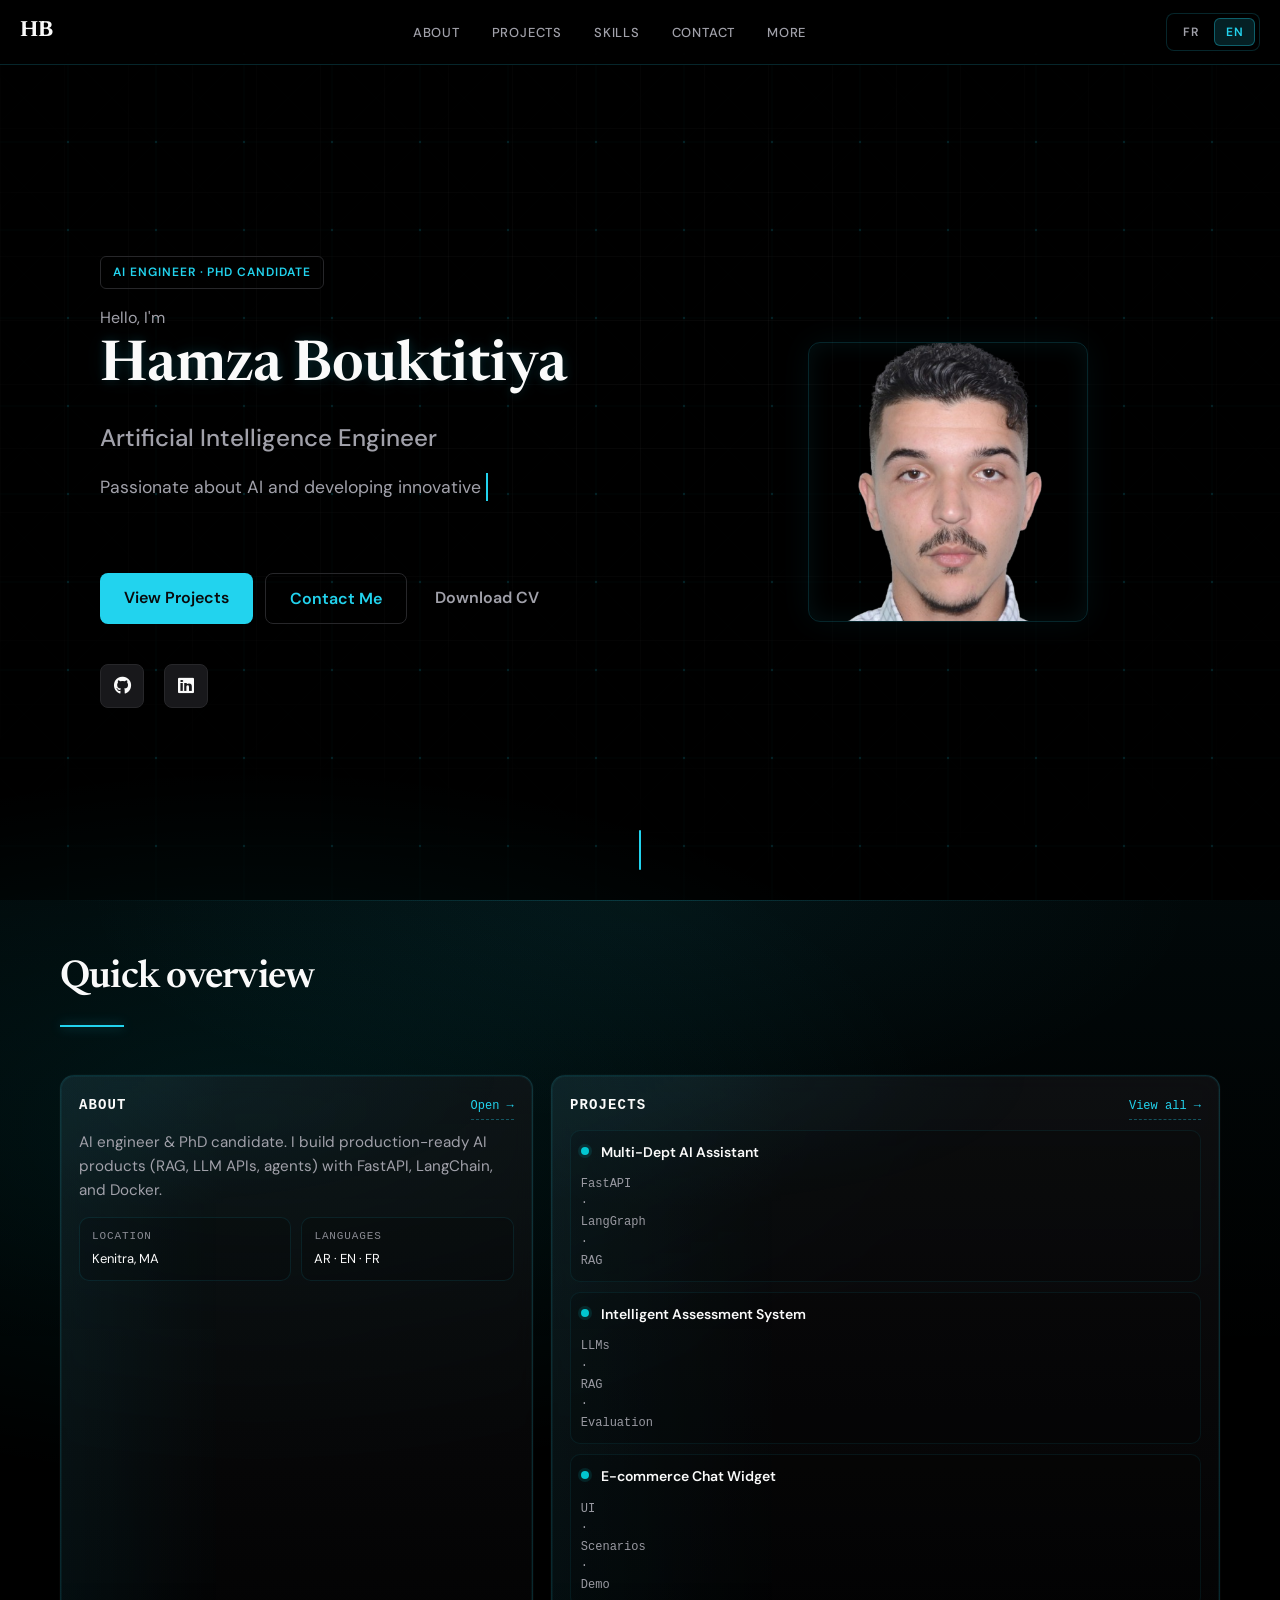
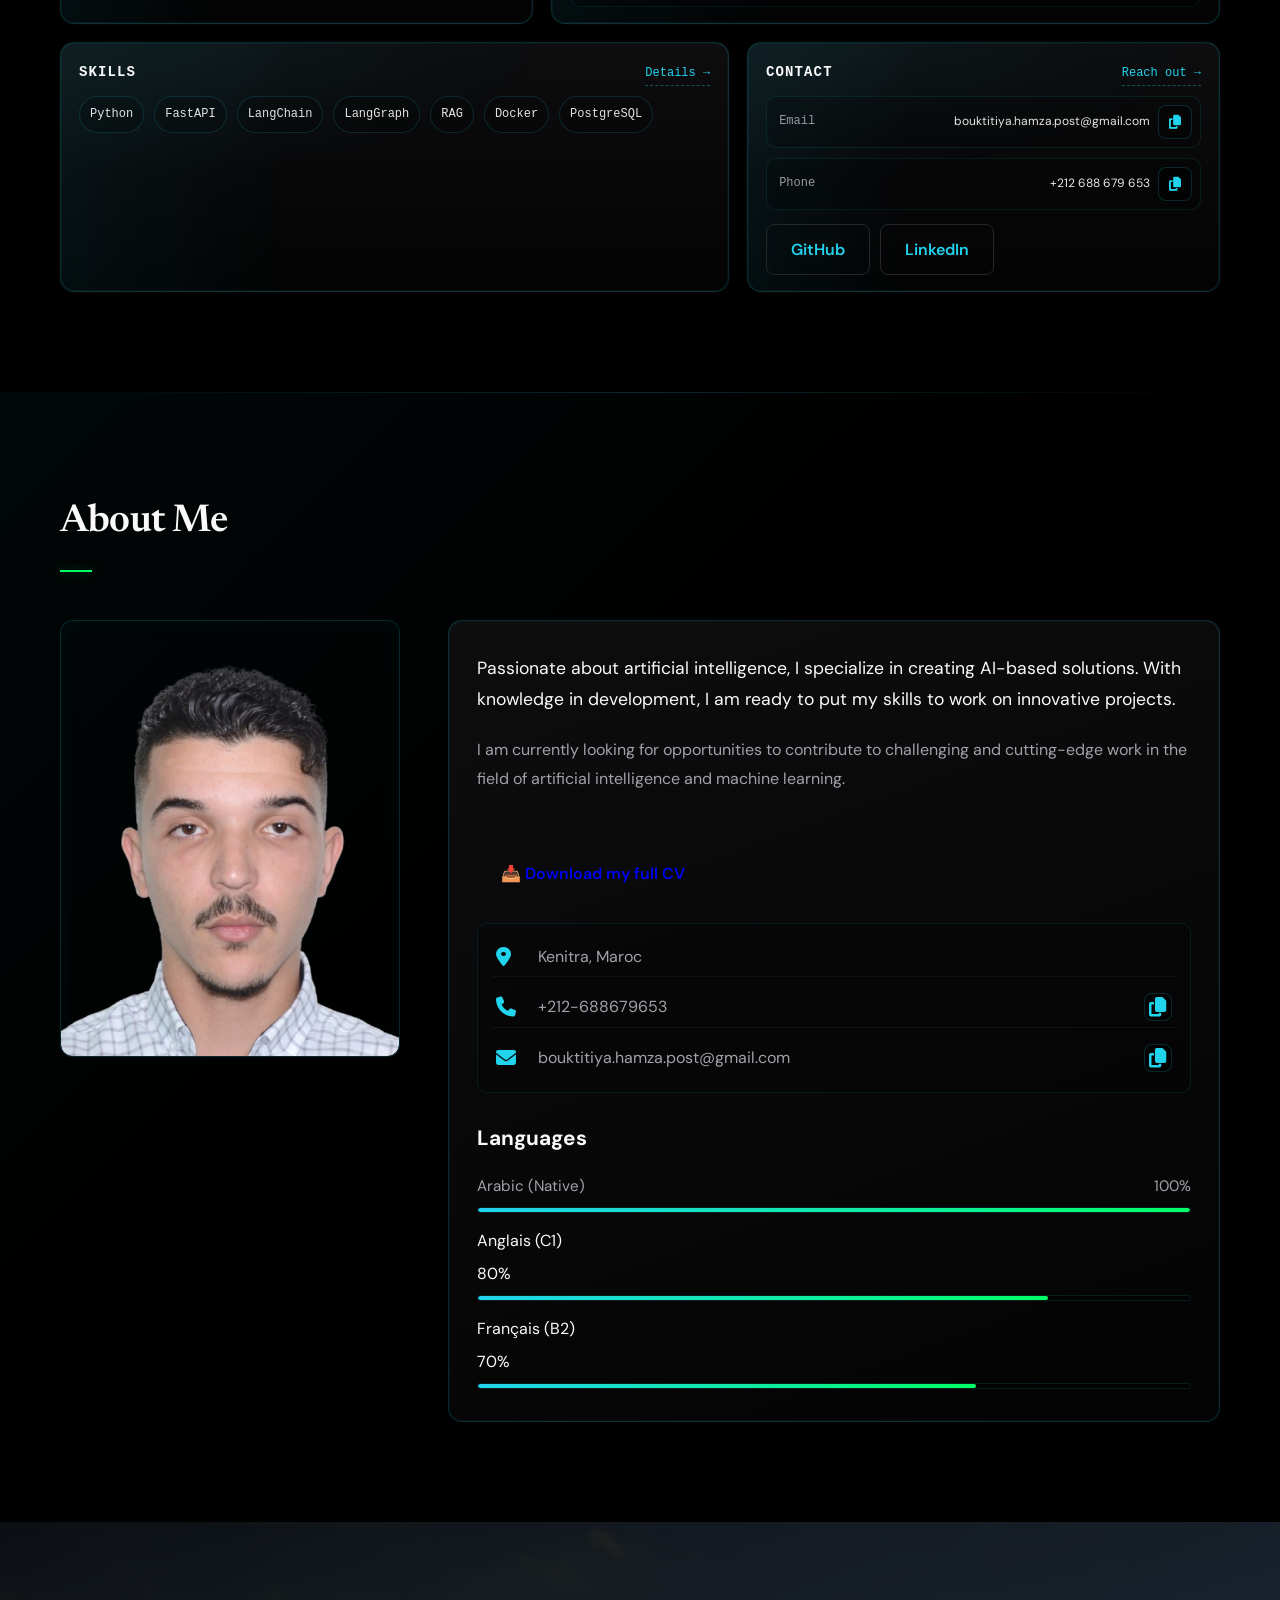
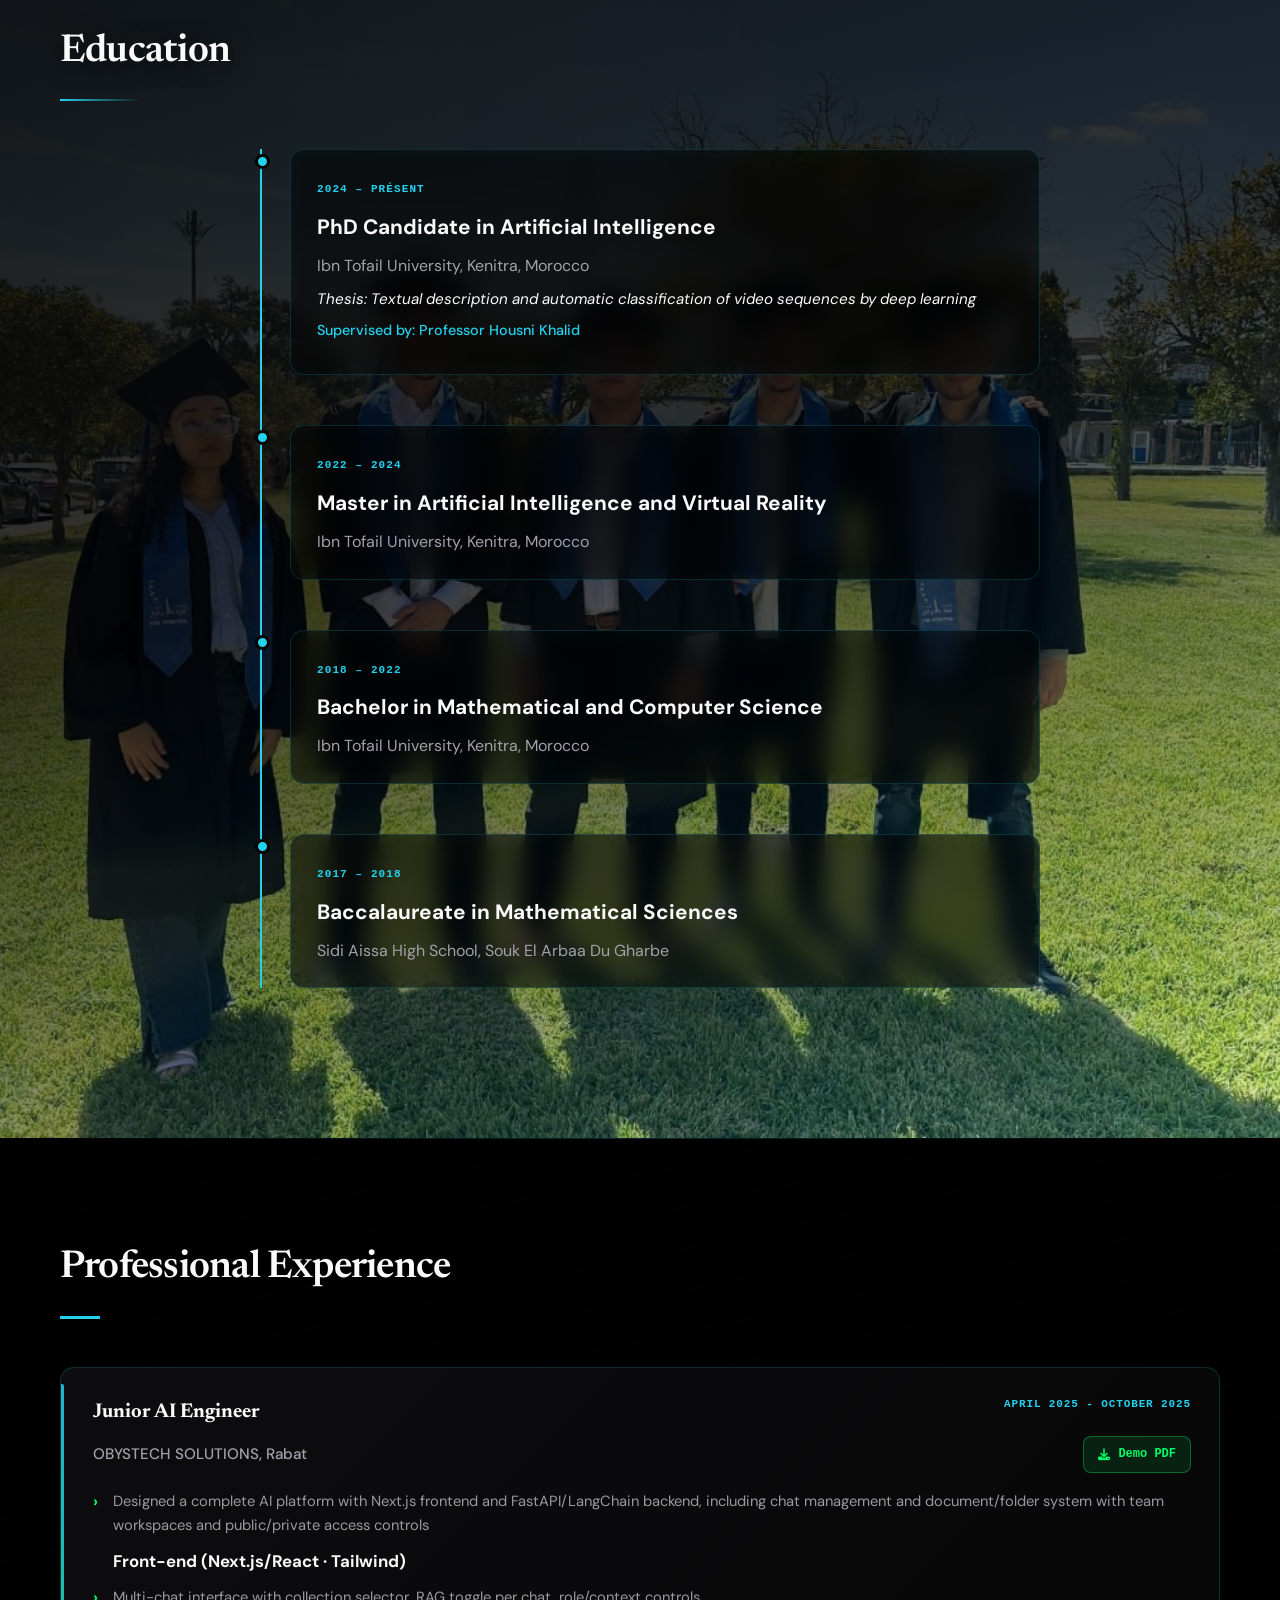
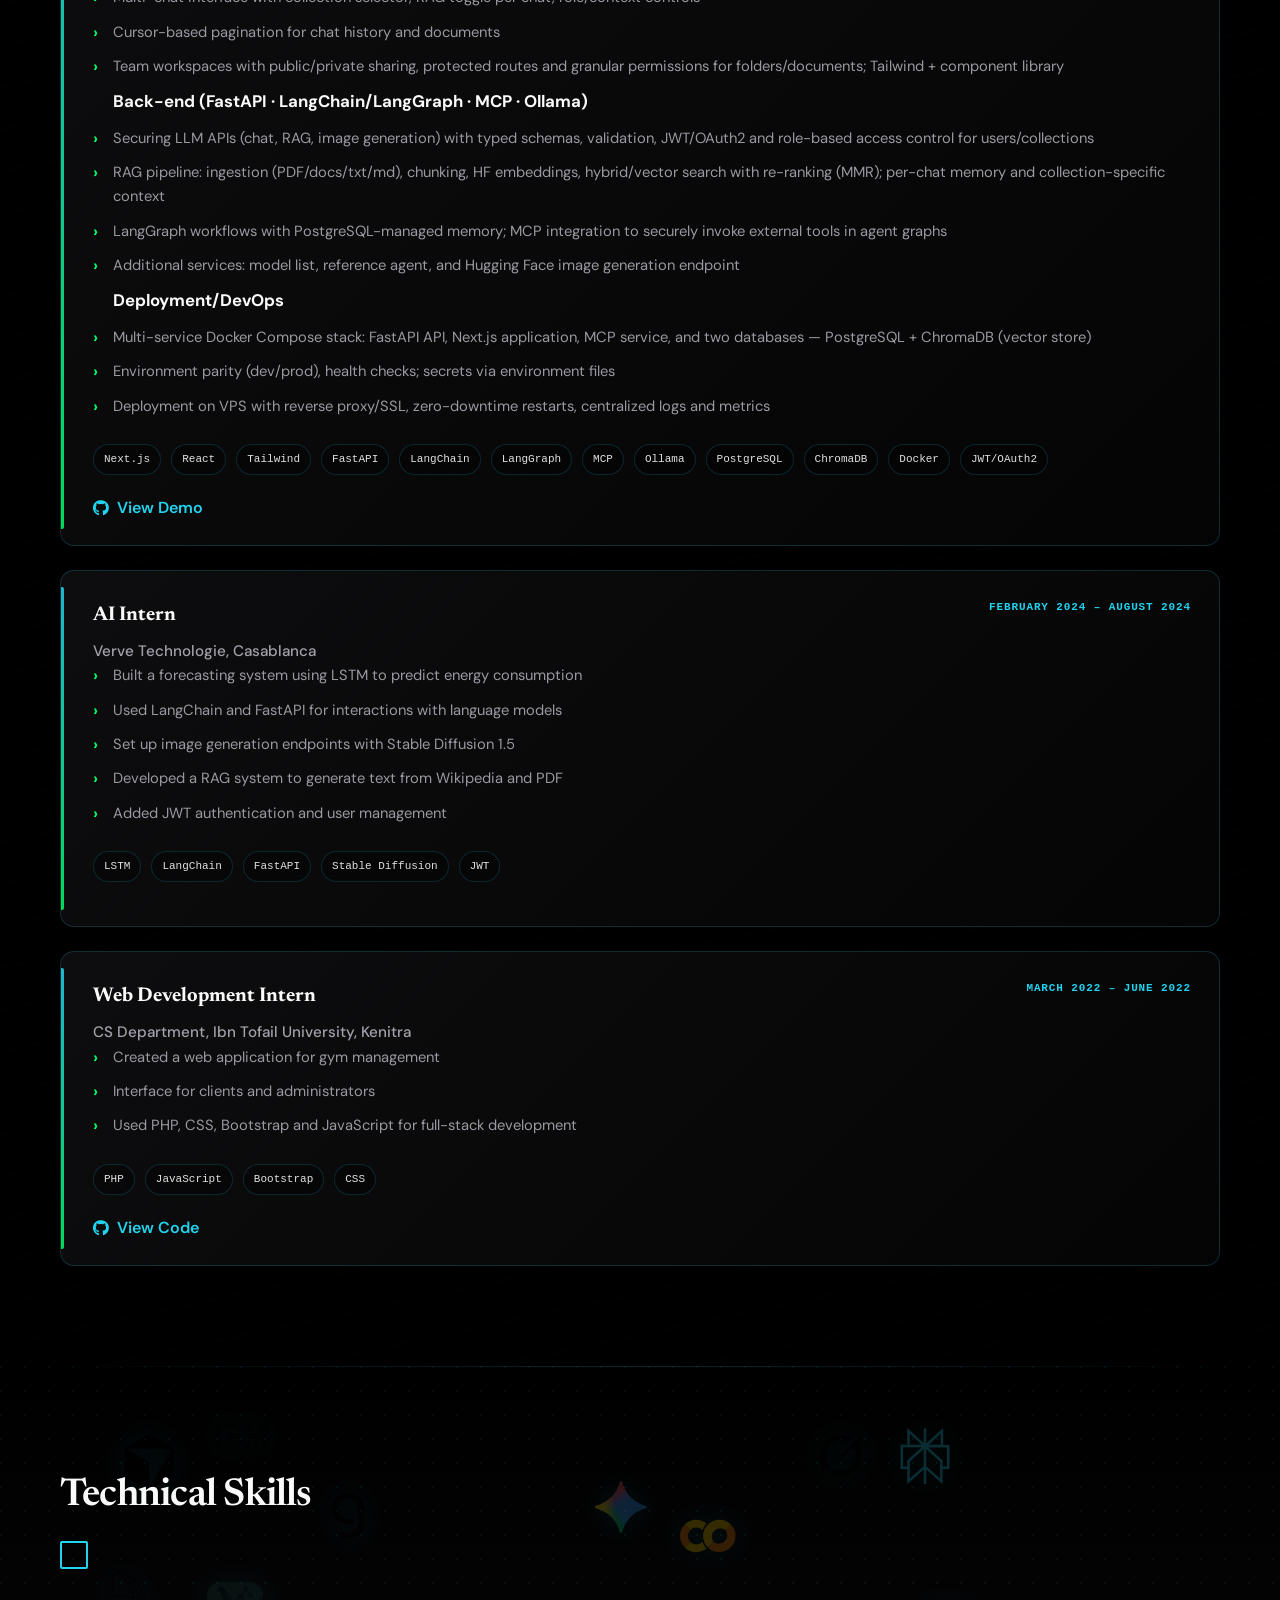
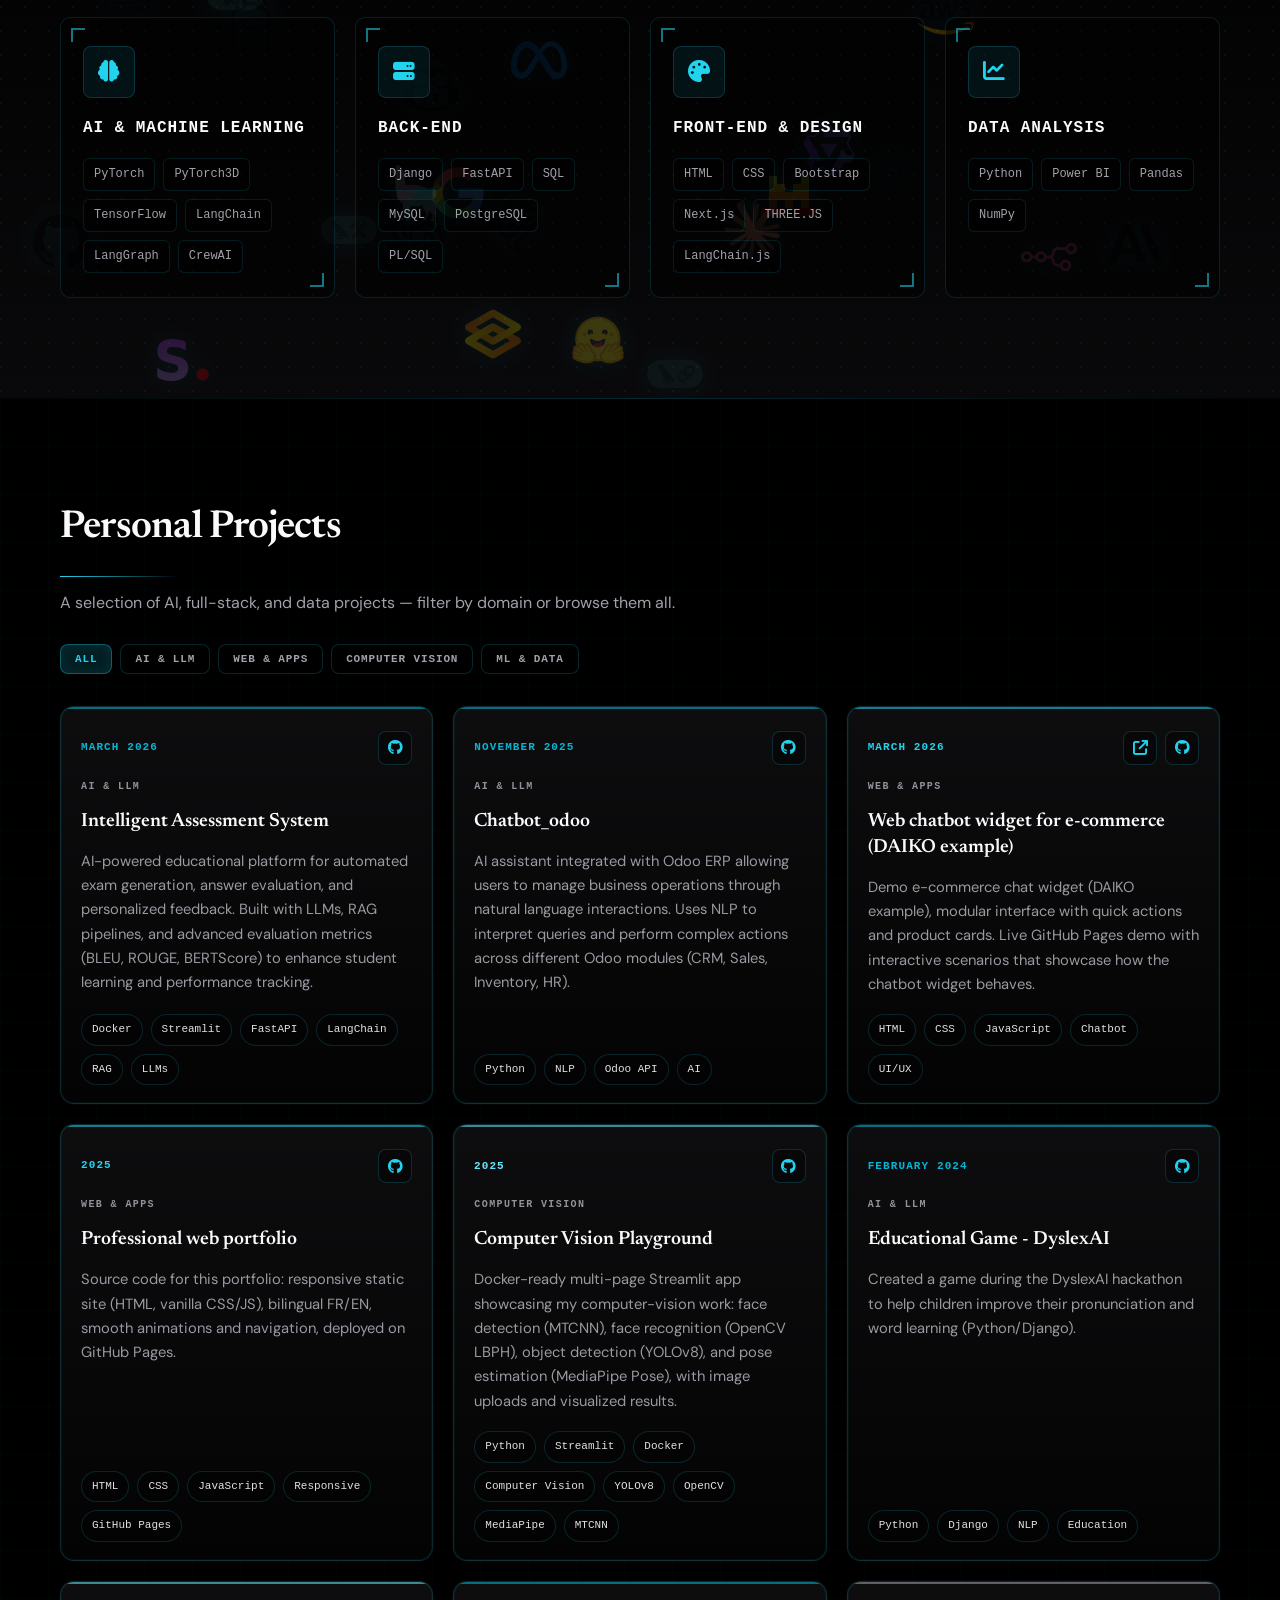
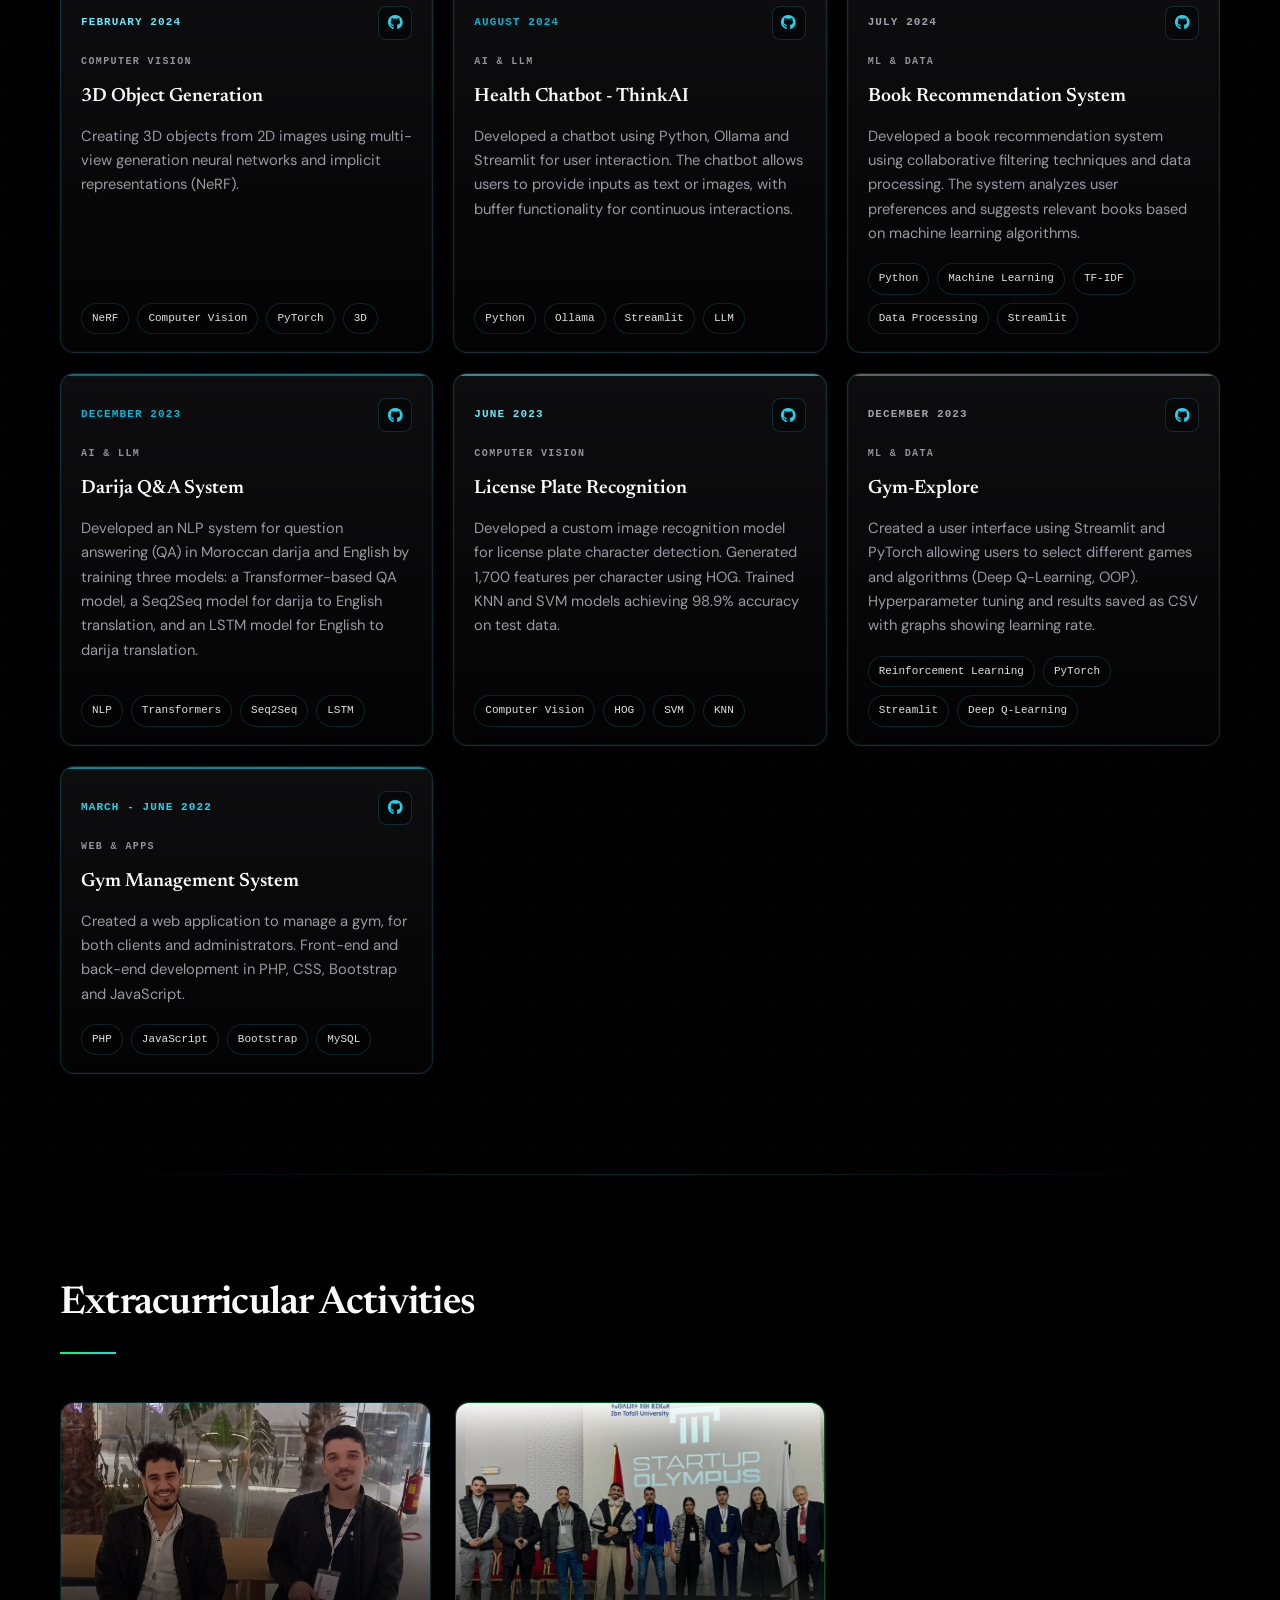
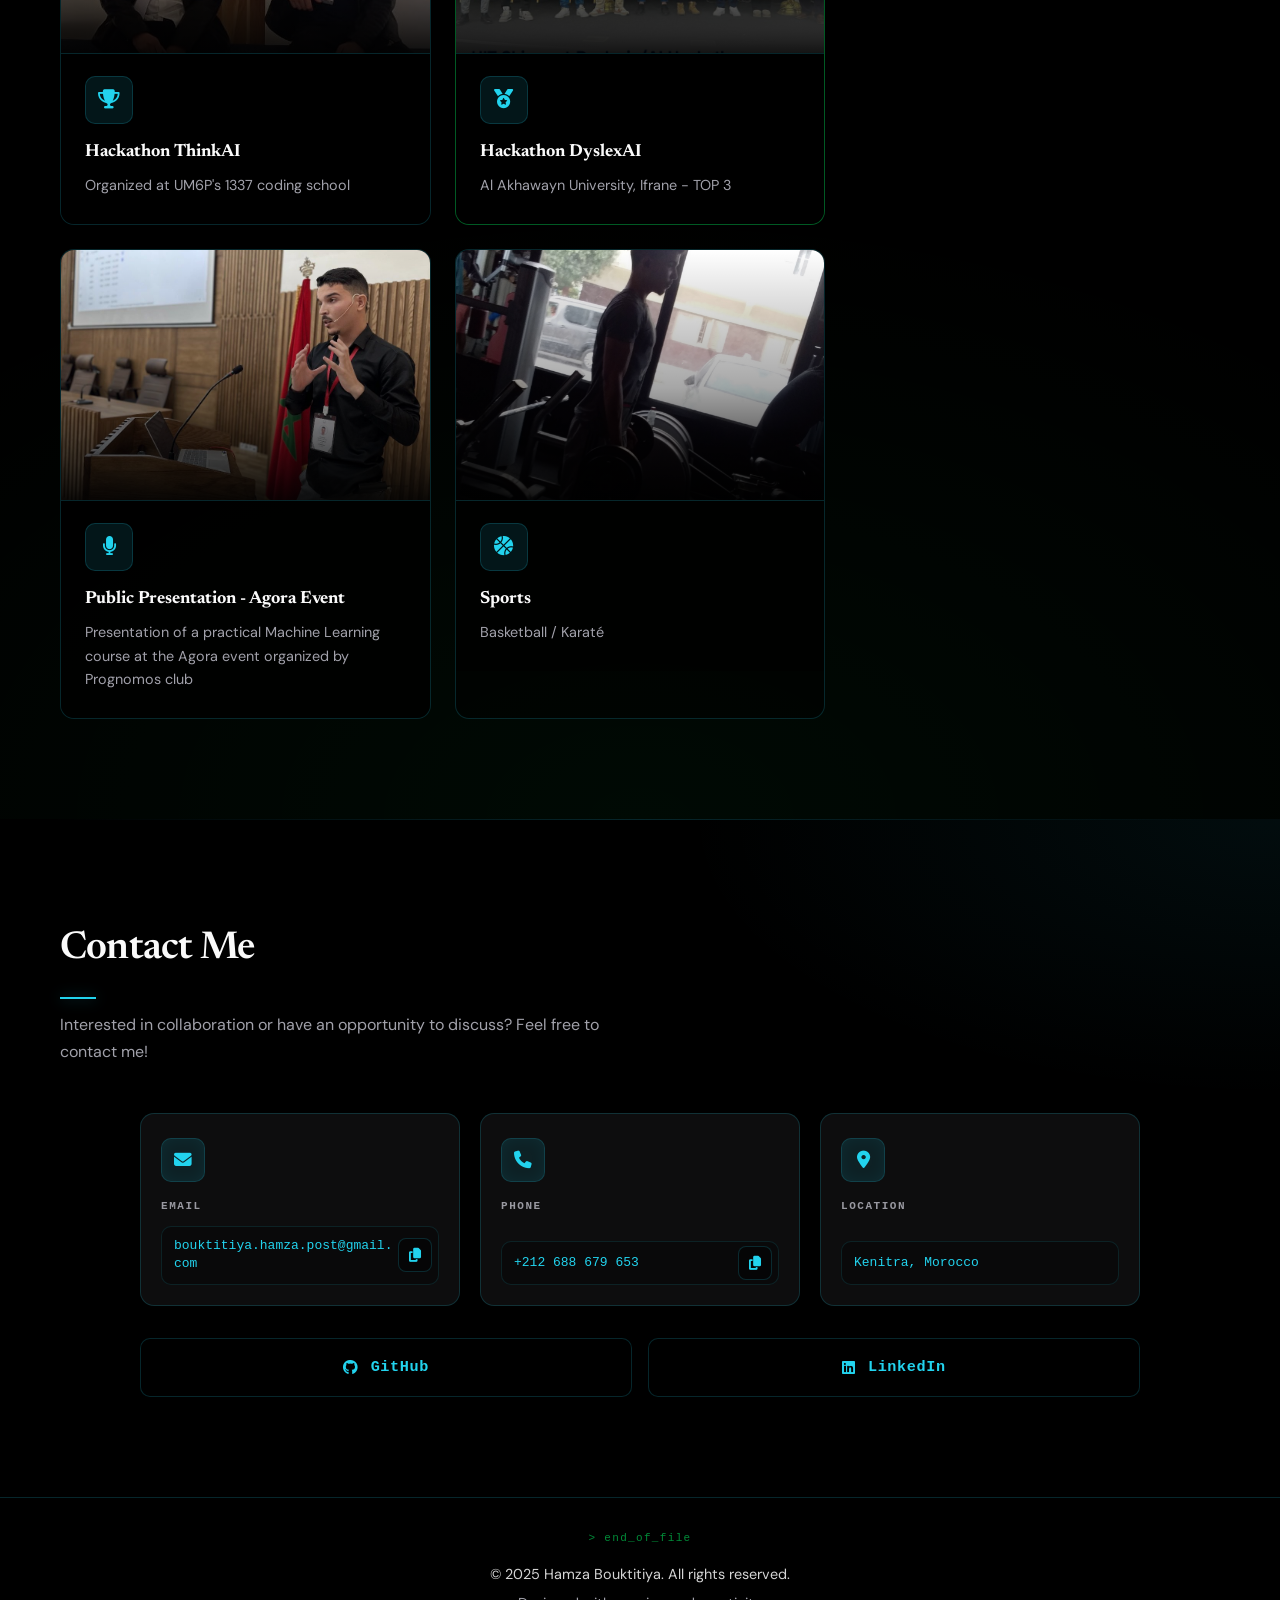
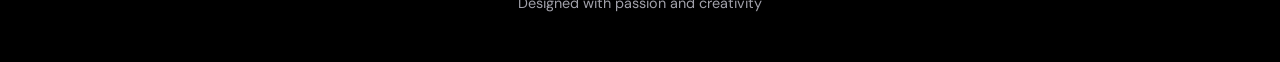
==== commit 18466053: "adding the new design to deploiments" ====
--- a/index-studio.html
+++ b/index-studio.html
@@ -668,20 +668,23 @@
     <section id="projects" class="projects section">
         <div class="container">
             <h2 class="section-title" data-fr="Projets Personnels" data-en="Personal Projects">Projets Personnels</h2>
+            <p class="projects-intro" data-fr="Une sélection de projets IA, full-stack et data — filtrez par domaine ou parcourez l'ensemble." data-en="A selection of AI, full-stack, and data projects — filter by domain or browse them all.">
+                A selection of AI, full-stack, and data projects — filter by domain or browse them all.
+            </p>
             
             <!-- Project Filter Buttons -->
-            <div class="project-filters">
-                <button class="filter-btn active" data-filter="all" data-fr="Tous" data-en="All">Tous</button>
-                <button class="filter-btn fullstack-btn" data-filter="fullstack" data-fr="Full Stack" data-en="Full Stack">Full Stack</button>
-                <button class="filter-btn nlp-btn" data-filter="nlp" data-fr="NLP & LLM" data-en="NLP & LLM">NLP & LLM</button>
-                <button class="filter-btn cv-btn" data-filter="cv" data-fr="Vision par ordinateur" data-en="Computer Vision">Computer Vision</button>
-                <button class="filter-btn mldata-btn" data-filter="mldata" data-fr="ML & Data" data-en="ML & Data">ML & Data</button>
-            </div>
-
-            <div class="projects-grid">
+            <div class="project-filters" id="project-filters" role="tablist" aria-label="Project filters">
+                <button type="button" class="filter-btn active" data-filter="all" role="tab" aria-selected="true" data-fr="Tous" data-en="All">All</button>
+                <button type="button" class="filter-btn" data-filter="ai-llm" role="tab" aria-selected="false" data-fr="IA & LLM" data-en="AI & LLM">AI & LLM</button>
+                <button type="button" class="filter-btn" data-filter="web" role="tab" aria-selected="false" data-fr="Web & Apps" data-en="Web & Apps">Web & Apps</button>
+                <button type="button" class="filter-btn" data-filter="vision" role="tab" aria-selected="false" data-fr="Vision par ordinateur" data-en="Computer Vision">Computer Vision</button>
+                <button type="button" class="filter-btn" data-filter="ml" role="tab" aria-selected="false" data-fr="ML & Data" data-en="ML & Data">ML & Data</button>
+            </div>
+
+            <div class="projects-grid" id="projects-grid">
                 
                 <!-- Project 1.1: Intelligent Assessment System -->
-                <div class="project-card" data-category="nlp">
+                <div class="project-card" data-category="ai-llm">
                     <div class="project-header">
                         <span class="project-year" data-fr="Mars 2026" data-en="March 2026">Mars 2026</span>
                         <a href="https://github.com/gothamza/Intelligent-Assessment-System" target="_blank" class="github-link">
@@ -713,7 +716,7 @@
                 </div>
 
                 <!-- Project 1: Chatbot_odoo -->
-                <div class="project-card" data-category="nlp">
+                <div class="project-card" data-category="ai-llm">
                     <div class="project-header">
                         <span class="project-year" data-fr="Novembre 2025" data-en="November 2025">Novembre 2025</span>
                         <a href="https://github.com/gothamza/Chatbot_odoo" target="_blank" class="github-link">
@@ -735,7 +738,7 @@
                 </div>
 
                 <!-- Project 9: DAIKO Électroménager Chatbot -->
-                <div class="project-card" data-category="fullstack">
+                <div class="project-card" data-category="web">
                     <div class="project-header">
                         <span class="project-year" data-fr="Mars 2026" data-en="March 2026">March 2026</span>
                         <div class="project-links">
@@ -764,7 +767,7 @@
                 </div>
 
                 <!-- Project: Portfolio website (this site) -->
-                <div class="project-card" data-category="fullstack">
+                <div class="project-card" data-category="web">
                     <div class="project-header">
                         <span class="project-year" data-fr="2025" data-en="2025">2025</span>
                         <a href="https://github.com/gothamza/portfolio" target="_blank" class="github-link">
@@ -788,7 +791,7 @@
                 </div>
 
                 <!-- Project: Computer Vision Playground (Streamlit + Docker) -->
-                <div class="project-card" data-category="cv">
+                <div class="project-card" data-category="vision">
                     <div class="project-header">
                         <span class="project-year" data-fr="2025" data-en="2025">2025</span>
                         <a href="https://github.com/gothamza/omputer-Vision-Playground-Streamlit-Docker-" target="_blank" class="github-link">
@@ -815,7 +818,7 @@
                 </div>
 
                 <!-- Project 2: Jeu Éducatif DyslexAI -->
-                <div class="project-card" data-category="nlp">
+                <div class="project-card" data-category="ai-llm">
                     <div class="project-header">
                         <span class="project-year" data-fr="Février 2024" data-en="February 2024">Février 2024</span>
                         <a href="https://github.com/HAMZAuit/dexlyxia-hackathon" target="_blank" class="github-link">
@@ -837,7 +840,7 @@
                 </div>
 
                 <!-- Project 2: Génération d'objets 3D -->
-                <div class="project-card" data-category="cv">
+                <div class="project-card" data-category="vision">
                     <div class="project-header">
                         <span class="project-year" data-fr="Février 2024" data-en="February 2024">Février 2024</span>
                         <a href="https://github.com/gothamza/2Dto3D" target="_blank" class="github-link">
@@ -859,7 +862,7 @@
                 </div>
 
                 <!-- Project 3: Chatbot de Santé -->
-                <div class="project-card" data-category="nlp">
+                <div class="project-card" data-category="ai-llm">
                     <div class="project-header">
                         <span class="project-year" data-fr="Août 2024" data-en="August 2024">Août 2024</span>
                         <a href="https://github.com/gothamza/Pixel-VisionV2" target="_blank" class="github-link">
@@ -881,7 +884,7 @@
                 </div>
 
                 <!-- Project 4: Book Recommendation System -->
-                <div class="project-card" data-category="mldata">
+                <div class="project-card" data-category="ml">
                     <div class="project-header">
                         <span class="project-year" data-fr="Juillet 2024" data-en="July 2024">Juillet 2024</span>
                         <a href="https://github.com/gothamza/book-recommendation-system" target="_blank" class="github-link">
@@ -905,7 +908,7 @@
                 </div>
 
                 <!-- Project 5: Système QA en Darija -->
-                <div class="project-card" data-category="nlp">
+                <div class="project-card" data-category="ai-llm">
                     <div class="project-header">
                         <span class="project-year" data-fr="Décembre 2023" data-en="December 2023">Décembre 2023</span>
                         <a href="https://github.com/gothamza/darija_english1" target="_blank" class="github-link">
@@ -927,7 +930,7 @@
                 </div>
 
                 <!-- Project 6: Reconnaissance des Plaques -->
-                <div class="project-card" data-category="cv">
+                <div class="project-card" data-category="vision">
                     <div class="project-header">
                         <span class="project-year" data-fr="Juin 2023" data-en="June 2023">Juin 2023</span>
                         <a href="https://github.com/gothamza/UK_PLATES_DETECTION" target="_blank" class="github-link">
@@ -949,7 +952,7 @@
                 </div>
 
                 <!-- Project 7: Gym-Explore -->
-                <div class="project-card" data-category="mldata">
+                <div class="project-card" data-category="ml">
                     <div class="project-header">
                         <span class="project-year" data-fr="Décembre 2023" data-en="December 2023">Décembre 2023</span>
                         <a href="https://github.com/gothamza/gym-explore" target="_blank" class="github-link">
@@ -971,7 +974,7 @@
                 </div>
 
                 <!-- Project 8: Gestion Salle de Sport -->
-                <div class="project-card" data-category="fullstack">
+                <div class="project-card" data-category="web">
                     <div class="project-header">
                         <span class="project-year" data-fr="Mars - Juin 2022" data-en="March - June 2022">Mars - Juin 2022</span>
                         <a href="https://github.com/gothamza/gym_website_s6" target="_blank" class="github-link">
@@ -990,8 +993,6 @@
                         <span class="tag">Bootstrap</span>
                         <span class="tag">MySQL</span>
                     </div>
-                </div>
-
                 </div>
             </div>
         </div>
--- a/styles-studio.css
+++ b/styles-studio.css
@@ -754,11 +754,154 @@
 }
 
 /* ==========================================
-   SECTION STYLES
+   SECTION STYLES + PER-SECTION IDENTITY
    ========================================== */
 .section {
     padding: var(--section-padding);
     position: relative;
+    isolation: isolate;
+}
+
+.section:not(#home)::before {
+    content: '';
+    position: absolute;
+    top: 0;
+    left: 50%;
+    transform: translateX(-50%);
+    width: min(92%, 1180px);
+    height: 1px;
+    background: linear-gradient(90deg, transparent, var(--hud-neon-weak), transparent);
+    pointer-events: none;
+}
+
+.section-title {
+    font-size: clamp(1.85rem, 3vw, 2.5rem);
+    font-weight: 600;
+    text-align: left;
+    margin-bottom: 48px;
+    position: relative;
+    font-family: 'Newsreader', serif;
+    letter-spacing: -0.02em;
+}
+
+.section-title::after {
+    content: '';
+    display: block;
+    width: 48px;
+    height: 2px;
+    background: var(--primary-color);
+    margin: 16px 0 0;
+}
+
+/* Dashboard — command grid */
+#dashboard.section {
+    padding-top: 48px;
+    background:
+        linear-gradient(180deg, rgba(34, 211, 238, 0.04) 0%, transparent 42%),
+        radial-gradient(800px 320px at 50% 0%, rgba(34, 211, 238, 0.06), transparent 70%);
+}
+
+#dashboard .section-title::after {
+    width: 64px;
+    box-shadow: 0 0 12px rgba(34, 211, 238, 0.45);
+}
+
+/* About — editorial profile */
+#about.section {
+    background:
+        linear-gradient(135deg, rgba(34, 211, 238, 0.03) 0%, transparent 45%),
+        #000000;
+}
+
+#about .section-title::after {
+    width: 32px;
+    background: #00ff66;
+    box-shadow: 0 0 10px rgba(0, 255, 102, 0.35);
+}
+
+/* Education — cinematic (title on dark overlay) */
+#education.section .section-title {
+    color: #fafafa;
+    text-shadow: 0 2px 24px rgba(0, 0, 0, 0.8);
+}
+
+#education .section-title::after {
+    width: 80px;
+    background: linear-gradient(90deg, var(--primary-color), transparent);
+}
+
+/* Experience — mission dossier */
+#experience.section {
+    background:
+        repeating-linear-gradient(
+            -12deg,
+            transparent,
+            transparent 40px,
+            rgba(34, 211, 238, 0.015) 40px,
+            rgba(34, 211, 238, 0.015) 41px
+        ),
+        #000000;
+}
+
+#experience .section-title::after {
+    width: 40px;
+    height: 3px;
+    background: var(--primary-color);
+}
+
+/* Skills — terminal matrix */
+#skills.section {
+    background:
+        radial-gradient(circle at 1px 1px, rgba(34, 211, 238, 0.07) 1px, transparent 0) 0 0 / 24px 24px,
+        linear-gradient(180deg, #000000 0%, rgba(9, 9, 11, 0.98) 100%);
+}
+
+#skills .section-title::after {
+    width: 24px;
+    height: 24px;
+    background: transparent;
+    border: 2px solid var(--primary-color);
+    border-radius: 2px;
+    margin-top: 14px;
+}
+
+/* Projects — ops deck */
+#projects.section {
+    background:
+        linear-gradient(90deg, rgba(34, 211, 238, 0.02) 1px, transparent 1px) 0 0 / 48px 48px,
+        linear-gradient(rgba(34, 211, 238, 0.02) 1px, transparent 1px) 0 0 / 48px 48px,
+        #000000;
+}
+
+#projects .section-title::after {
+    width: 100%;
+    max-width: 120px;
+    height: 1px;
+    background: linear-gradient(90deg, var(--primary-color), transparent);
+}
+
+/* Activities — media gallery */
+#activities.section {
+    background:
+        radial-gradient(ellipse 80% 50% at 50% 100%, rgba(0, 255, 102, 0.04), transparent),
+        #000000;
+}
+
+#activities .section-title::after {
+    width: 56px;
+    background: linear-gradient(90deg, #00ff66, var(--primary-color));
+}
+
+/* Contact — secure channel */
+#contact.section {
+    background:
+        radial-gradient(600px 280px at 100% 0%, rgba(34, 211, 238, 0.06), transparent),
+        #000000;
+}
+
+#contact .section-title::after {
+    width: 36px;
+    box-shadow: 0 0 14px rgba(34, 211, 238, 0.4);
 }
 
 .bento.section {
@@ -1083,47 +1226,46 @@
         grid-column: 1 / -1;
     }
 }
-.section-title {
-    font-size: 2.5rem;
-    font-weight: 600;
-    text-align: left;
-    margin-bottom: 60px;
-    position: relative;
-    font-family: 'Newsreader', serif;
-}
-
-.section-title::after {
-    content: '';
-    display: block;
-    width: 40px;
-    height: 2px;
-    background: var(--primary-color);
-    margin: 20px 0 0;
-    border-radius: 0;
-}
+
+/* duplicate section-title removed — defined above in SECTION STYLES */
+
 
 /* ==========================================
-   ABOUT SECTION
+   ABOUT SECTION — editorial split
    ========================================== */
 .about {
-    background: var(--darker-bg);
+    background: transparent;
 }
 
 .about-content {
     display: grid;
-    grid-template-columns: 1fr 2fr;
-    gap: 60px;
+    grid-template-columns: minmax(240px, 340px) 1fr;
+    gap: 48px;
     align-items: start;
 }
 
+.about-text {
+    background: linear-gradient(160deg, var(--hud-glass), var(--hud-glass-2));
+    border: 1px solid var(--hud-neon-weak);
+    border-radius: var(--hud-radius);
+    padding: 32px 28px;
+    backdrop-filter: blur(8px);
+    -webkit-backdrop-filter: blur(8px);
+    box-shadow: inset 0 0 0 1px rgba(34, 211, 238, 0.05);
+}
+
 .about-image {
     position: relative;
 }
 
 .image-wrapper {
     position: relative;
-    border-radius: 20px;
+    border-radius: var(--hud-radius);
     overflow: hidden;
+    border: 1px solid var(--hud-neon-weak);
+    box-shadow:
+        inset 0 0 28px rgba(34, 211, 238, 0.06),
+        0 16px 48px rgba(0, 0, 0, 0.45);
 }
 
 .profile-photo {
@@ -1166,15 +1308,25 @@
 .about-info {
     display: flex;
     flex-direction: column;
-    gap: 15px;
-    margin-bottom: 30px;
+    gap: 10px;
+    margin-bottom: 28px;
+    padding: 14px;
+    border-radius: 10px;
+    border: 1px solid rgba(34, 211, 238, 0.1);
+    background: rgba(0, 0, 0, 0.25);
 }
 
 .info-item {
     display: flex;
     align-items: center;
-    gap: 15px;
+    gap: 12px;
     color: var(--gray-text);
+    padding: 6px 4px;
+    border-bottom: 1px solid rgba(255, 255, 255, 0.04);
+}
+
+.info-item:last-child {
+    border-bottom: none;
 }
 
 .info-item i {
@@ -1216,16 +1368,17 @@
 }
 
 .language-bar {
-    height: 8px;
-    background: rgba(255, 255, 255, 0.1);
-    border-radius: 10px;
+    height: 6px;
+    background: rgba(0, 0, 0, 0.45);
+    border: 1px solid rgba(34, 211, 238, 0.12);
+    border-radius: 4px;
     overflow: hidden;
 }
 
 .language-progress {
     height: 100%;
-    background: var(--gradient-primary);
-    border-radius: 10px;
+    background: linear-gradient(90deg, var(--primary-color), #00ff66);
+    border-radius: 3px;
     animation: progressAnimation 1.5s ease-out;
 }
 
@@ -1285,10 +1438,10 @@
     width: 100%;
     height: 100%;
     background: linear-gradient(
-        135deg, 
-        rgba(15, 23, 42, 0.95) 0%, 
-        rgba(15, 23, 42, 0.85) 50%, 
-        rgba(99, 102, 241, 0.3) 100%
+        160deg,
+        rgba(0, 0, 0, 0.92) 0%,
+        rgba(0, 0, 0, 0.78) 45%,
+        rgba(34, 211, 238, 0.12) 100%
     );
     z-index: 1;
 }
@@ -1333,25 +1486,30 @@
 }
 
 .timeline-content {
-    background: var(--card-bg);
-    padding: 25px;
-    border-radius: 12px;
-    border: 1px solid var(--border-color);
+    background: rgba(0, 0, 0, 0.55);
+    backdrop-filter: blur(12px);
+    -webkit-backdrop-filter: blur(12px);
+    padding: 24px 26px;
+    border-radius: var(--hud-radius);
+    border: 1px solid var(--hud-neon-weak);
     transition: var(--transition);
-    box-shadow: none;
+    box-shadow: inset 0 0 20px rgba(34, 211, 238, 0.04);
 }
 
 .timeline-content:hover {
-    background: var(--card-hover);
-    transform: translateX(6px);
-    box-shadow: none;
-    border-color: #3f3f46;
+    background: rgba(0, 0, 0, 0.68);
+    transform: translateX(8px);
+    border-color: var(--hud-neon);
+    box-shadow: 0 8px 32px rgba(0, 0, 0, 0.4);
 }
 
 .timeline-date {
     color: var(--primary-color);
     font-weight: 600;
-    font-size: 0.9rem;
+    font-size: 11px;
+    font-family: ui-monospace, SFMono-Regular, Menlo, Consolas, monospace;
+    letter-spacing: 0.1em;
+    text-transform: uppercase;
 }
 
 .timeline-content h3 {
@@ -1379,152 +1537,139 @@
 }
 
 /* ==========================================
-   EXPERIENCE SECTION
+   EXPERIENCE SECTION — mission dossiers
    ========================================== */
 .experience {
-    background: var(--darker-bg);
+    background: transparent;
 }
 
 .experience-grid {
     display: grid;
-    gap: 30px;
+    gap: 24px;
 }
 
 .experience-card {
-    background: var(--card-bg);
-    padding: 35px;
-    border-radius: 12px;
-    border: 1px solid var(--border-color);
+    background: linear-gradient(135deg, var(--hud-glass), rgba(9, 9, 11, 0.5));
+    backdrop-filter: blur(8px);
+    -webkit-backdrop-filter: blur(8px);
+    padding: 28px 28px 24px 32px;
+    border-radius: var(--hud-radius);
+    border: 1px solid var(--hud-neon-weak);
     transition: var(--transition);
     position: relative;
     overflow: hidden;
     display: flex;
     flex-direction: column;
-    min-height: 450px;
+    min-height: 0;
+    height: auto;
 }
 
 .experience-card::before {
     content: '';
     position: absolute;
-    top: 20px;
-    bottom: 20px;
+    top: 16px;
+    bottom: 16px;
     left: 0;
     width: 3px;
-    height: auto;
-    background: var(--primary-color);
+    background: linear-gradient(180deg, var(--primary-color), #00ff66);
     border-radius: 0 2px 2px 0;
+    opacity: 0.85;
 }
 
 .experience-card:hover {
-    transform: none;
-    box-shadow: none;
-    border-color: #3f3f46;
+    border-color: var(--hud-neon);
+    box-shadow: 0 12px 40px rgba(0, 0, 0, 0.4), inset 0 0 24px rgba(34, 211, 238, 0.04);
 }
 
 .experience-header {
     display: flex;
     justify-content: space-between;
     align-items: flex-start;
-    margin-bottom: 10px;
+    margin-bottom: 8px;
     flex-wrap: wrap;
     gap: 10px;
 }
 
-.experience-header h3 {
-    font-size: 1.4rem;
-    color: var(--light-text);
-}
-
-.experience-date {
-    color: var(--primary-color);
-    font-weight: 600;
-    font-size: 0.9rem;
-}
-
 .experience-company-section {
     display: flex;
     justify-content: space-between;
     align-items: center;
-    margin-bottom: 20px;
+    margin-bottom: 16px;
+    flex-wrap: wrap;
+    gap: 12px;
 }
 
 .experience-company {
     color: var(--gray-text);
-    font-size: 1rem;
+    font-size: 0.95rem;
     margin: 0;
     font-weight: 500;
 }
 
+.experience-header h3 {
+    font-size: 1.25rem;
+    color: var(--light-text);
+    font-family: 'Newsreader', serif;
+}
+
+.experience-date {
+    color: var(--primary-color);
+    font-weight: 600;
+    font-size: 11px;
+    font-family: ui-monospace, SFMono-Regular, Menlo, Consolas, monospace;
+    letter-spacing: 0.08em;
+    text-transform: uppercase;
+}
+
 .experience-demo-btn {
-    display: flex;
+    display: inline-flex;
     align-items: center;
     gap: 8px;
-    padding: 8px 16px;
-    background: linear-gradient(135deg, #10b981 0%, #059669 100%);
-    color: white;
+    padding: 8px 14px;
+    background: rgba(0, 255, 102, 0.1);
+    color: #00ff66;
     text-decoration: none;
-    border-radius: 25px;
-    font-size: 0.9rem;
-    font-weight: 500;
-    transition: all 0.3s ease;
-    border: 2px solid transparent;
+    border-radius: 8px;
+    font-size: 12px;
+    font-weight: 600;
+    font-family: ui-monospace, SFMono-Regular, Menlo, Consolas, monospace;
+    transition: var(--transition);
+    border: 1px solid rgba(0, 255, 102, 0.35);
 }
 
 .experience-demo-btn:hover {
-    transform: translateY(-2px);
-    box-shadow: 0 8px 25px rgba(16, 185, 129, 0.4);
-    background: linear-gradient(135deg, #059669 0%, #047857 100%);
-}
-
-/* Scrollable details container with LEFT scrollbar */
+    transform: none;
+    box-shadow: 0 0 16px rgba(0, 255, 102, 0.2);
+    background: rgba(0, 255, 102, 0.16);
+}
+
 .experience-details {
     list-style: none;
-    margin-bottom: 20px;
+    margin-bottom: 16px;
     flex: 1;
-    overflow-y: auto;
-    overflow-x: hidden;
-    max-height: 250px; /* Set maximum height to enable scrolling */
-    padding-left: 15px; /* Space for scrollbar on left */
-    direction: rtl; /* Reverse direction for left scrollbar */
-    /* Custom scrollbar for Firefox */
-    scrollbar-width: thin;
-    scrollbar-color: var(--primary-color) rgba(255, 255, 255, 0.1);
-}
-
-/* Webkit scrollbar on LEFT */
-.experience-details::-webkit-scrollbar {
-    width: 6px;
-}
-
-.experience-details::-webkit-scrollbar-track {
-    background: rgba(255, 255, 255, 0.05);
-    border-radius: 10px;
-}
-
-.experience-details::-webkit-scrollbar-thumb {
-    background: var(--primary-color);
-    border-radius: 10px;
-}
-
-.experience-details::-webkit-scrollbar-thumb:hover {
-    background: var(--accent-color);
+    overflow: visible;
+    max-height: none;
+    padding-left: 0;
+    direction: ltr;
 }
 
 .experience-details li {
-    color: var(--gray-text);
-    padding-left: 25px;
-    position: relative;
-    margin-bottom: 12px;
-    line-height: 1.6;
-    direction: ltr; /* Reset text direction to normal */
+    color: rgba(161, 161, 170, 0.95);
+    padding-left: 20px;
+    position: relative;
+    margin-bottom: 10px;
+    line-height: 1.65;
+    font-size: 0.92rem;
+    direction: ltr;
 }
 
 .experience-details li::before {
-    content: '▹';
+    content: '›';
     position: absolute;
     left: 0;
-    color: var(--primary-color);
-    font-size: 1.2rem;
+    color: #00ff66;
+    font-size: 1rem;
+    font-weight: 700;
 }
 
 /* Section headers within experience details */
@@ -1550,12 +1695,13 @@
 }
 
 .tech-tag {
-    padding: 6px 14px;
-    background: rgba(99, 102, 241, 0.1);
-    border: 1px solid var(--primary-color);
-    border-radius: 20px;
-    color: var(--primary-color);
-    font-size: 0.85rem;
+    padding: 6px 10px;
+    background: rgba(0, 0, 0, 0.3);
+    border: 1px solid rgba(34, 211, 238, 0.16);
+    border-radius: 999px;
+    color: rgba(250, 250, 250, 0.9);
+    font-size: 11px;
+    font-family: ui-monospace, SFMono-Regular, Menlo, Consolas, monospace;
     font-weight: 500;
 }
 
@@ -1574,11 +1720,12 @@
 }
 
 /* ==========================================
-   SKILLS SECTION
+   SKILLS SECTION — terminal matrix
    ========================================== */
 .skills {
     position: relative;
     overflow: hidden;
+    background: transparent;
 }
 
 .skills .container {
@@ -1588,11 +1735,10 @@
 
 .skills-grid {
     display: grid;
-    grid-template-columns: repeat(auto-fit, minmax(280px, 1fr));
-    gap: 30px;
-}
-
-/* Floating Icons Background */
+    grid-template-columns: repeat(auto-fit, minmax(260px, 1fr));
+    gap: 20px;
+}
+
 .floating-icons-container {
     position: absolute;
     top: 0;
@@ -1606,249 +1752,234 @@
 
 .floating-icon {
     position: absolute;
-    opacity: 0.25;
+    opacity: 0.2;
     transition: all 0.3s ease;
     animation: floatRandom 15s infinite linear;
 }
 
+@keyframes floatRandom {
+    0% { transform: translateY(0) translateX(0) rotate(0deg); }
+    25% { transform: translateY(-20px) translateX(10px) rotate(90deg); }
+    50% { transform: translateY(-10px) translateX(-15px) rotate(180deg); }
+    75% { transform: translateY(-30px) translateX(5px) rotate(270deg); }
+    100% { transform: translateY(0) translateX(0) rotate(360deg); }
+}
+
 .floating-icon img {
-    width: 60px;
-    height: 60px;
-    filter: brightness(1.3) drop-shadow(0 0 15px rgba(99, 102, 241, 0.4));
-}
-
-.floating-icon:hover {
-    opacity: 0.5;
-    transform: scale(1.2);
+    width: 56px;
+    height: 56px;
+    filter: brightness(1.2) drop-shadow(0 0 12px rgba(34, 211, 238, 0.35));
 }
 
 .floating-icon:hover img {
-    filter: brightness(1.6) drop-shadow(0 0 20px rgba(99, 102, 241, 0.6));
-}
-
-@keyframes floatRandom {
-    0% {
-        transform: translateY(0px) translateX(0px) rotate(0deg);
-    }
-    25% {
-        transform: translateY(-20px) translateX(10px) rotate(90deg);
-    }
-    50% {
-        transform: translateY(-10px) translateX(-15px) rotate(180deg);
-    }
-    75% {
-        transform: translateY(-30px) translateX(5px) rotate(270deg);
-    }
-    100% {
-        transform: translateY(0px) translateX(0px) rotate(360deg);
-    }
+    filter: brightness(1.4) drop-shadow(0 0 18px rgba(34, 211, 238, 0.5));
 }
 
 .skill-category {
-    background: var(--card-bg);
-    padding: 35px;
-    border-radius: 12px;
-    border: 1px solid var(--border-color);
-    text-align: center;
+    position: relative;
+    background: rgba(0, 0, 0, 0.45);
+    padding: 28px 22px 24px;
+    border-radius: 10px;
+    border: 1px solid rgba(34, 211, 238, 0.14);
+    text-align: left;
     transition: var(--transition);
 }
 
+.skill-category::before,
+.skill-category::after {
+    content: '';
+    position: absolute;
+    width: 12px;
+    height: 12px;
+    border-color: var(--primary-color);
+    border-style: solid;
+    opacity: 0.55;
+    pointer-events: none;
+}
+
+.skill-category::before {
+    top: 10px;
+    left: 10px;
+    border-width: 2px 0 0 2px;
+}
+
+.skill-category::after {
+    bottom: 10px;
+    right: 10px;
+    border-width: 0 2px 2px 0;
+}
+
 .skill-category:hover {
-    transform: none;
-    border-color: #3f3f46;
-    box-shadow: none;
+    border-color: var(--hud-neon);
+    box-shadow: inset 0 0 24px rgba(34, 211, 238, 0.06);
 }
 
 .category-icon {
-    width: 80px;
-    height: 80px;
-    margin: 0 auto 25px;
-    background: rgba(34, 211, 238, 0.12);
-    border: 1px solid var(--border-color);
-    border-radius: 12px;
+    width: 52px;
+    height: 52px;
+    margin: 0 0 18px;
+    background: rgba(34, 211, 238, 0.08);
+    border: 1px solid var(--hud-neon-weak);
+    border-radius: 8px;
     display: flex;
     align-items: center;
     justify-content: center;
-    font-size: 2rem;
-    color: var(--primary-color);
-    transform: none;
+    font-size: 1.35rem;
+    color: var(--primary-color);
     transition: var(--transition);
 }
 
 .skill-category:hover .category-icon {
-    transform: none;
-    border-color: var(--primary-color);
+    border-color: var(--hud-neon);
+    box-shadow: 0 0 16px rgba(34, 211, 238, 0.15);
 }
 
 .skill-category h3 {
-    font-size: 1.3rem;
-    margin-bottom: 20px;
+    font-size: 1rem;
+    margin-bottom: 16px;
     color: var(--light-text);
+    font-family: ui-monospace, SFMono-Regular, Menlo, Consolas, monospace;
+    letter-spacing: 0.06em;
+    text-transform: uppercase;
 }
 
 .skill-tags {
     display: flex;
     flex-wrap: wrap;
-    gap: 10px;
-    justify-content: center;
+    gap: 8px;
+    justify-content: flex-start;
 }
 
 .skill-tag {
-    padding: 8px 16px;
-    background: rgba(255, 255, 255, 0.05);
-    border: 1px solid rgba(255, 255, 255, 0.1);
-    border-radius: 20px;
+    padding: 6px 10px;
+    background: rgba(0, 0, 0, 0.35);
+    border: 1px solid rgba(34, 211, 238, 0.12);
+    border-radius: 6px;
     color: var(--gray-text);
-    font-size: 0.9rem;
+    font-size: 12px;
+    font-family: ui-monospace, SFMono-Regular, Menlo, Consolas, monospace;
     transition: var(--transition);
 }
 
 .skill-tag:hover {
-    background: var(--primary-color);
-    color: white;
-    border-color: var(--primary-color);
+    background: rgba(34, 211, 238, 0.1);
+    color: var(--primary-color);
+    border-color: var(--hud-neon-weak);
 }
 
 /* ==========================================
-   PROJECTS SECTION
+   PROJECTS SECTION — Studio HUD
    ========================================== */
 .projects {
-    background: var(--darker-bg);
-}
-
-/* Project Filter Buttons */
+    background: transparent;
+}
+
+.projects-intro {
+    text-align: left;
+    color: var(--gray-text);
+    font-size: 1rem;
+    line-height: 1.7;
+    max-width: 58ch;
+    margin: -36px 0 28px;
+}
+
 .project-filters {
     display: flex;
-    justify-content: center;
-    gap: 15px;
-    margin-bottom: 50px;
+    justify-content: flex-start;
+    gap: 8px;
+    margin-bottom: 32px;
     flex-wrap: wrap;
 }
 
 .filter-btn {
-    padding: 12px 28px;
-    border: none;
-    border-radius: 50px;
-    background: rgba(255,255,255,0.06);
+    padding: 8px 14px;
+    border-radius: 8px;
+    border: 1px solid var(--hud-neon-weak);
+    background: rgba(0, 0, 0, 0.35);
     color: var(--gray-text);
     font-weight: 600;
     cursor: pointer;
     transition: var(--transition);
-    font-size: 15px;
-    box-shadow: inset 0 0 0 2px rgba(255, 255, 255, 0.2);
+    font-size: 11px;
+    font-family: ui-monospace, SFMono-Regular, Menlo, Consolas, monospace;
+    letter-spacing: 0.08em;
+    text-transform: uppercase;
+    box-shadow: none;
 }
 
 .filter-btn.active {
-    background: var(--gradient-primary);
-    color: white;
-    box-shadow: 0 0 0 0 transparent;
-    background-size: 100% 100%;
-    background-position: 0 0;
+    background: rgba(34, 211, 238, 0.14);
+    color: var(--primary-color);
+    border-color: var(--hud-neon);
+    box-shadow: inset 0 0 14px rgba(34, 211, 238, 0.08);
 }
 
 .filter-btn:hover {
-    box-shadow: 0 0 0 2px var(--primary-color);
     color: var(--light-text);
-}
-
-/* Full Stack — site primary indigo */
-.filter-btn.fullstack-btn {
-    box-shadow: inset 0 0 0 2px rgba(99, 102, 241, 0.35);
-}
-
-.filter-btn.fullstack-btn.active {
-    background: linear-gradient(135deg, var(--cat-fullstack) 0%, var(--cat-fullstack-deep) 100%);
-    color: white;
+    border-color: var(--hud-neon);
+    background: rgba(34, 211, 238, 0.08);
+}
+
+.filter-btn.fullstack-btn,
+.filter-btn.nlp-btn,
+.filter-btn.cv-btn,
+.filter-btn.mldata-btn,
+.filter-btn[data-filter="ai-llm"],
+.filter-btn[data-filter="web"],
+.filter-btn[data-filter="vision"],
+.filter-btn[data-filter="ml"] {
     box-shadow: none;
 }
 
-.filter-btn.fullstack-btn:hover {
-    box-shadow: 0 0 0 2px var(--cat-fullstack);
-}
-
-/* NLP & LLM — site accent pink */
-.filter-btn.nlp-btn {
-    box-shadow: inset 0 0 0 2px rgba(236, 72, 153, 0.35);
-}
-
-.filter-btn.nlp-btn.active {
-    background: linear-gradient(135deg, var(--cat-nlp) 0%, var(--cat-nlp-deep) 100%);
-    color: white;
+.filter-btn.fullstack-btn.active,
+.filter-btn.nlp-btn.active,
+.filter-btn.cv-btn.active,
+.filter-btn.mldata-btn.active,
+.filter-btn[data-filter="all"].active,
+.filter-btn[data-filter="ai-llm"].active,
+.filter-btn[data-filter="web"].active,
+.filter-btn[data-filter="vision"].active,
+.filter-btn[data-filter="ml"].active {
+    background: rgba(34, 211, 238, 0.14);
+    color: var(--primary-color);
+    border-color: var(--hud-neon);
+}
+
+.filter-btn.fullstack-btn:hover,
+.filter-btn.nlp-btn:hover,
+.filter-btn.cv-btn:hover,
+.filter-btn.mldata-btn:hover,
+.filter-btn[data-filter]:hover {
     box-shadow: none;
-}
-
-.filter-btn.nlp-btn:hover {
-    box-shadow: 0 0 0 2px var(--cat-nlp);
-}
-
-/* Computer Vision — site secondary violet */
-.filter-btn.cv-btn {
-    box-shadow: inset 0 0 0 2px rgba(139, 92, 246, 0.35);
-}
-
-.filter-btn.cv-btn.active {
-    background: linear-gradient(135deg, var(--cat-cv) 0%, var(--cat-cv-deep) 100%);
-    color: white;
-    box-shadow: none;
-}
-
-.filter-btn.cv-btn:hover {
-    box-shadow: 0 0 0 2px var(--cat-cv);
-}
-
-/* ML & Data — amber from --gradient-secondary */
-.filter-btn.mldata-btn {
-    box-shadow: inset 0 0 0 2px rgba(245, 158, 11, 0.35);
-}
-
-.filter-btn.mldata-btn.active {
-    background: linear-gradient(135deg, var(--cat-ml) 0%, var(--cat-ml-deep) 100%);
-    color: #0f172a;
-    box-shadow: none;
-}
-
-.filter-btn.mldata-btn:hover {
-    box-shadow: 0 0 0 2px var(--cat-ml);
+    border-color: var(--hud-neon);
 }
 
 .projects-grid {
     display: grid;
-    grid-template-columns: repeat(auto-fit, minmax(320px, 1fr));
-    gap: 30px;
+    grid-template-columns: repeat(auto-fill, minmax(340px, 1fr));
+    gap: 20px;
 }
 
 .project-card {
-    background: var(--card-bg);
-    border-radius: 12px;
-    padding: 30px;
-    border: 1px solid var(--border-color);
-    transition: var(--transition);
     position: relative;
     display: flex;
     flex-direction: column;
-    height: 400px;
-    box-shadow: none;
-}
-
-.project-card[data-category="fullstack"],
-.project-card[data-category="nlp"],
-.project-card[data-category="cv"],
-.project-card[data-category="mldata"] {
-    box-shadow: none;
-    border-color: var(--border-color);
-}
-
-.project-card[data-category="fullstack"]:hover,
-.project-card[data-category="nlp"]:hover,
-.project-card[data-category="cv"]:hover,
-.project-card[data-category="mldata"]:hover {
-    transform: none;
-    box-shadow: none;
-    border-color: #3f3f46;
-}
-
-
-/* Hide filtered projects */
+    gap: 14px;
+    height: auto;
+    min-height: 0;
+    padding: 20px 20px 18px;
+    border-radius: var(--hud-radius);
+    border: 1px solid var(--hud-neon-weak);
+    background: linear-gradient(180deg, var(--hud-glass), var(--hud-glass-2));
+    backdrop-filter: blur(10px);
+    -webkit-backdrop-filter: blur(10px);
+    box-shadow:
+        0 0 0 1px rgba(255, 255, 255, 0.02),
+        inset 0 0 0 1px rgba(34, 211, 238, 0.05);
+    transition: border-color 0.3s ease, box-shadow 0.3s ease;
+    overflow: hidden;
+}
+
 .project-card.hidden {
     display: none;
 }
@@ -1856,166 +1987,129 @@
 .project-card::before {
     content: '';
     position: absolute;
-    top: 20px;
-    bottom: 20px;
+    top: 0;
     left: 0;
-    width: 4px;
-    height: auto;
-    background: var(--gradient-primary);
-    border-radius: 0 4px 4px 0;
-    opacity: 0;
-    transition: var(--transition);
-}
-
-.project-card[data-category="fullstack"]::before {
-    background: linear-gradient(180deg, var(--cat-fullstack) 0%, var(--cat-fullstack-deep) 100%);
-}
-
-.project-card[data-category="nlp"]::before {
-    background: linear-gradient(180deg, var(--cat-nlp) 0%, var(--cat-nlp-deep) 100%);
-}
-
-.project-card[data-category="cv"]::before {
-    background: linear-gradient(180deg, var(--cat-cv) 0%, var(--cat-cv-deep) 100%);
-}
-
-.project-card[data-category="mldata"]::before {
-    background: linear-gradient(180deg, var(--cat-ml) 0%, var(--cat-ml-deep) 100%);
+    right: 0;
+    width: 100%;
+    height: 2px;
+    background: var(--primary-color);
+    opacity: 0.55;
+    border-radius: 0;
+}
+
+.project-card[data-category="web"]::before {
+    background: var(--cat-fullstack);
+}
+
+.project-card[data-category="ai-llm"]::before {
+    background: var(--cat-nlp);
+}
+
+.project-card[data-category="vision"]::before {
+    background: var(--cat-cv);
+}
+
+.project-card[data-category="ml"]::before {
+    background: var(--cat-ml);
 }
 
 .project-card:hover {
+    border-color: var(--hud-neon);
+    box-shadow:
+        0 0 0 1px rgba(34, 211, 238, 0.1),
+        0 14px 40px rgba(0, 0, 0, 0.45),
+        inset 0 0 20px rgba(34, 211, 238, 0.06);
     transform: none;
-    box-shadow: none;
-    border-color: #3f3f46;
-}
-
-.project-card:hover::before {
-    opacity: 1;
 }
 
 .project-header {
     display: flex;
     justify-content: space-between;
     align-items: center;
-    margin-bottom: 15px;
-    flex-shrink: 0; /* Don't shrink */
+    gap: 12px;
+    flex-shrink: 0;
+    padding-top: 4px;
 }
 
 .project-year {
-    color: var(--primary-color);
+    font-family: ui-monospace, SFMono-Regular, Menlo, Consolas, monospace;
+    font-size: 11px;
     font-weight: 600;
-    font-size: 0.9rem;
-}
-
-.project-card[data-category="fullstack"] .project-year {
-    color: var(--cat-fullstack);
-}
-
-.project-card[data-category="nlp"] .project-year {
-    color: var(--cat-nlp);
-}
-
-.project-card[data-category="cv"] .project-year {
-    color: var(--cat-cv);
-}
-
-.project-card[data-category="mldata"] .project-year {
-    color: var(--cat-ml);
-}
-
-.github-link {
-    width: 40px;
-    height: 40px;
-    border-radius: 50%;
-    background: rgba(255, 255, 255, 0.05);
-    border: 1px solid rgba(255, 255, 255, 0.1);
+    letter-spacing: 0.1em;
+    text-transform: uppercase;
+    color: var(--primary-color);
+}
+
+.project-card[data-category="web"] .project-year { color: var(--cat-fullstack); }
+.project-card[data-category="ai-llm"] .project-year { color: var(--cat-nlp); }
+.project-card[data-category="vision"] .project-year { color: var(--cat-cv); }
+.project-card[data-category="ml"] .project-year { color: var(--cat-ml); }
+
+.project-links {
+    display: flex;
+    gap: 8px;
+    align-items: center;
+    flex-shrink: 0;
+}
+
+.github-link,
+.demo-link {
+    width: 34px;
+    height: 34px;
+    border-radius: 8px;
+    background: rgba(0, 0, 0, 0.35);
+    border: 1px solid var(--hud-neon-weak);
     display: flex;
     align-items: center;
     justify-content: center;
-    color: var(--light-text);
-    font-size: 1.2rem;
+    color: var(--primary-color);
+    font-size: 0.95rem;
     transition: var(--transition);
     text-decoration: none;
 }
 
-.github-link:hover {
-    background: var(--primary-color);
-    border-color: var(--primary-color);
-    transform: scale(1.1) rotate(5deg);
-    color: white;
-}
-
-.project-links {
-    display: flex;
-    gap: 10px;
-    align-items: center;
-}
-
-.demo-link {
-    width: 40px;
-    height: 40px;
-    border-radius: 50%;
-    background: rgba(255, 255, 255, 0.05);
-    border: 1px solid rgba(255, 255, 255, 0.1);
-    display: flex;
-    align-items: center;
-    justify-content: center;
+.github-link:hover,
+.demo-link:hover {
+    background: rgba(34, 211, 238, 0.12);
+    border-color: var(--hud-neon);
+    color: var(--primary-color);
+    transform: none;
+    box-shadow: 0 0 12px rgba(34, 211, 238, 0.15);
+}
+
+.project-card h3 {
+    font-family: 'Newsreader', serif;
+    font-size: 1.2rem;
+    font-weight: 600;
+    margin: 0;
     color: var(--light-text);
-    font-size: 1.2rem;
-    transition: var(--transition);
-    text-decoration: none;
-}
-
-.demo-link:hover {
-    background: #10b981;
-    border-color: #10b981;
-    transform: scale(1.1) rotate(-5deg);
-    color: white;
-}
-
-.project-card h3 {
-    font-size: 1.3rem;
-    margin-bottom: 12px;
-    color: var(--light-text);
-    line-height: 1.3;
-    flex-shrink: 0; /* Don't shrink */
-    min-height: 50px; /* Reserve space for title */
-}
-
-/* Scrollable description container */
+    line-height: 1.35;
+    flex-shrink: 0;
+    min-height: 0;
+}
+
+.project-category {
+    display: block;
+    font-family: ui-monospace, SFMono-Regular, Menlo, Consolas, monospace;
+    font-size: 10px;
+    font-weight: 600;
+    letter-spacing: 0.14em;
+    text-transform: uppercase;
+    color: rgba(161, 161, 170, 0.9);
+    margin: 0;
+}
+
 .project-description {
-    flex: 1; /* Take available space */
-    overflow-y: auto;
-    overflow-x: hidden;
-    margin-bottom: 15px;
-    padding-right: 10px;
-    /* Custom scrollbar */
-    scrollbar-width: thin;
-    scrollbar-color: var(--primary-color) rgba(255, 255, 255, 0.1);
-}
-
-.project-description::-webkit-scrollbar {
-    width: 6px;
-}
-
-.project-description::-webkit-scrollbar-track {
-    background: rgba(255, 255, 255, 0.05);
-    border-radius: 10px;
-}
-
-.project-description::-webkit-scrollbar-thumb {
-    background: var(--primary-color);
-    border-radius: 10px;
-}
-
-.project-description::-webkit-scrollbar-thumb:hover {
-    background: var(--accent-color);
+    flex: 1;
+    overflow: visible;
+    margin: 0;
+    padding: 0;
 }
 
 .project-card p {
-    color: var(--gray-text);
-    line-height: 1.7;
-    font-size: 0.95rem;
+    color: rgba(161, 161, 170, 0.95);
+    line-height: 1.65;
+    font-size: 0.92rem;
     margin: 0;
 }
 
@@ -2023,39 +2117,46 @@
     display: flex;
     flex-wrap: wrap;
     gap: 8px;
-    flex-shrink: 0; /* Don't shrink */
-    margin-top: auto; /* Push to bottom */
+    flex-shrink: 0;
+    margin-top: auto;
+    padding-top: 4px;
 }
 
 .tag {
-    padding: 6px 14px;
-    background: rgba(99, 102, 241, 0.1);
-    border: 1px solid var(--primary-color);
-    border-radius: 15px;
-    color: var(--primary-color);
-    font-size: 0.8rem;
+    font-family: ui-monospace, SFMono-Regular, Menlo, Consolas, monospace;
+    font-size: 11px;
+    padding: 6px 10px;
+    border-radius: 999px;
+    border: 1px solid rgba(34, 211, 238, 0.16);
+    background: rgba(0, 0, 0, 0.22);
+    color: rgba(250, 250, 250, 0.9);
     font-weight: 500;
     transition: var(--transition);
 }
 
 .tag:hover {
-    background: var(--primary-color);
-    color: white;
+    background: rgba(34, 211, 238, 0.1);
+    border-color: var(--hud-neon-weak);
+    color: var(--primary-color);
 }
 
 /* ==========================================
-   ACTIVITIES SECTION
+   ACTIVITIES SECTION — media gallery
    ========================================== */
+.activities {
+    background: transparent;
+}
+
 .activities-grid {
     display: grid;
     grid-template-columns: repeat(auto-fit, minmax(300px, 1fr));
-    gap: 30px;
+    gap: 24px;
 }
 
 .activity-card {
-    background: var(--card-bg);
-    border-radius: 20px;
-    border: 1px solid rgba(255, 255, 255, 0.1);
+    background: rgba(0, 0, 0, 0.5);
+    border-radius: var(--hud-radius);
+    border: 1px solid var(--hud-neon-weak);
     overflow: hidden;
     transition: var(--transition);
     position: relative;
@@ -2063,17 +2164,17 @@
 }
 
 .activity-card:hover {
-    transform: translateY(-10px);
-    border-color: var(--primary-color);
-    box-shadow: 0 20px 40px rgba(99, 102, 241, 0.3);
+    transform: translateY(-4px);
+    border-color: var(--hud-neon);
+    box-shadow: 0 16px 48px rgba(0, 0, 0, 0.5), 0 0 24px rgba(34, 211, 238, 0.08);
 }
 
 .activity-card.highlight {
-    border-color: var(--accent-color);
+    border-color: rgba(0, 255, 102, 0.35);
 }
 
 .activity-card.highlight:hover {
-    box-shadow: 0 20px 40px rgba(236, 72, 153, 0.3);
+    box-shadow: 0 16px 48px rgba(0, 0, 0, 0.5), 0 0 24px rgba(0, 255, 102, 0.1);
 }
 
 /* Activity Image Container */
@@ -2108,59 +2209,65 @@
     background: linear-gradient(
         to bottom,
         transparent 0%,
-        rgba(15, 23, 42, 0.3) 50%,
-        rgba(15, 23, 42, 0.9) 100%
+        rgba(0, 0, 0, 0.35) 55%,
+        rgba(0, 0, 0, 0.92) 100%
     );
     z-index: 1;
 }
 
-/* Activity Content */
 .activity-content {
-    padding: 30px;
+    padding: 22px 24px 26px;
+    text-align: left;
+    position: relative;
+    z-index: 2;
+    background: rgba(0, 0, 0, 0.55);
+    border-top: 1px solid var(--hud-neon-weak);
+}
+
+.activity-content.no-image {
+    padding: 36px 28px;
     text-align: center;
-    position: relative;
-    z-index: 2;
-}
-
-.activity-content.no-image {
-    padding: 50px 30px;
+    background: linear-gradient(160deg, var(--hud-glass), var(--hud-glass-2));
 }
 
 .activity-icon {
-    width: 60px;
-    height: 60px;
-    margin: 0 auto 20px;
-    background: var(--gradient-primary);
-    border-radius: 15px;
+    width: 48px;
+    height: 48px;
+    margin: 0 0 14px;
+    background: rgba(34, 211, 238, 0.1);
+    border: 1px solid var(--hud-neon-weak);
+    border-radius: 10px;
     display: flex;
     align-items: center;
     justify-content: center;
-    font-size: 1.5rem;
-    color: white;
+    font-size: 1.2rem;
+    color: var(--primary-color);
     transition: var(--transition);
 }
 
 .activity-card:hover .activity-icon {
-    transform: scale(1.1) rotate(5deg);
+    transform: none;
+    box-shadow: 0 0 14px rgba(34, 211, 238, 0.2);
 }
 
 .activity-content h3 {
-    font-size: 1.2rem;
-    margin-bottom: 10px;
+    font-size: 1.1rem;
+    margin-bottom: 8px;
     color: var(--light-text);
+    font-family: 'Newsreader', serif;
 }
 
 .activity-content p {
     color: var(--gray-text);
-    font-size: 0.95rem;
-    line-height: 1.6;
+    font-size: 0.9rem;
+    line-height: 1.65;
 }
 
 /* ==========================================
    CONTACT SECTION — Studio HUD
    ========================================== */
 .contact {
-    background: var(--darker-bg);
+    background: transparent;
 }
 
 .contact-subtitle {
@@ -2321,15 +2428,31 @@
    FOOTER
    ========================================== */
 .footer {
-    background: var(--darker-bg);
-    padding: 40px 0;
+    background: #000000;
+    padding: 32px 0 40px;
     text-align: center;
-    border-top: 1px solid rgba(255, 255, 255, 0.1);
+    border-top: 1px solid var(--hud-neon-weak);
+    position: relative;
+}
+
+.footer::before {
+    content: '> end_of_file';
+    display: block;
+    font-family: ui-monospace, SFMono-Regular, Menlo, Consolas, monospace;
+    font-size: 11px;
+    letter-spacing: 0.12em;
+    color: rgba(0, 255, 102, 0.55);
+    margin-bottom: 16px;
 }
 
 .footer p {
     color: var(--gray-text);
-    margin: 5px 0;
+    margin: 6px 0;
+    font-size: 0.9rem;
+}
+
+.footer p:first-of-type {
+    color: rgba(250, 250, 250, 0.85);
 }
 
 /* ==========================================
@@ -2416,7 +2539,11 @@
 
     .about-content {
         grid-template-columns: 1fr;
-        gap: 40px;
+        gap: 32px;
+    }
+
+    .about-text {
+        padding: 24px 20px;
     }
 
     .timeline {
@@ -2433,6 +2560,22 @@
 
     .contact-subtitle {
         margin-top: -24px;
+    }
+
+    .projects-intro {
+        margin-top: -24px;
+    }
+
+    .projects-grid {
+        grid-template-columns: 1fr;
+    }
+
+    .activities-grid {
+        grid-template-columns: 1fr;
+    }
+
+    .skills-grid {
+        grid-template-columns: 1fr;
     }
 }
 
